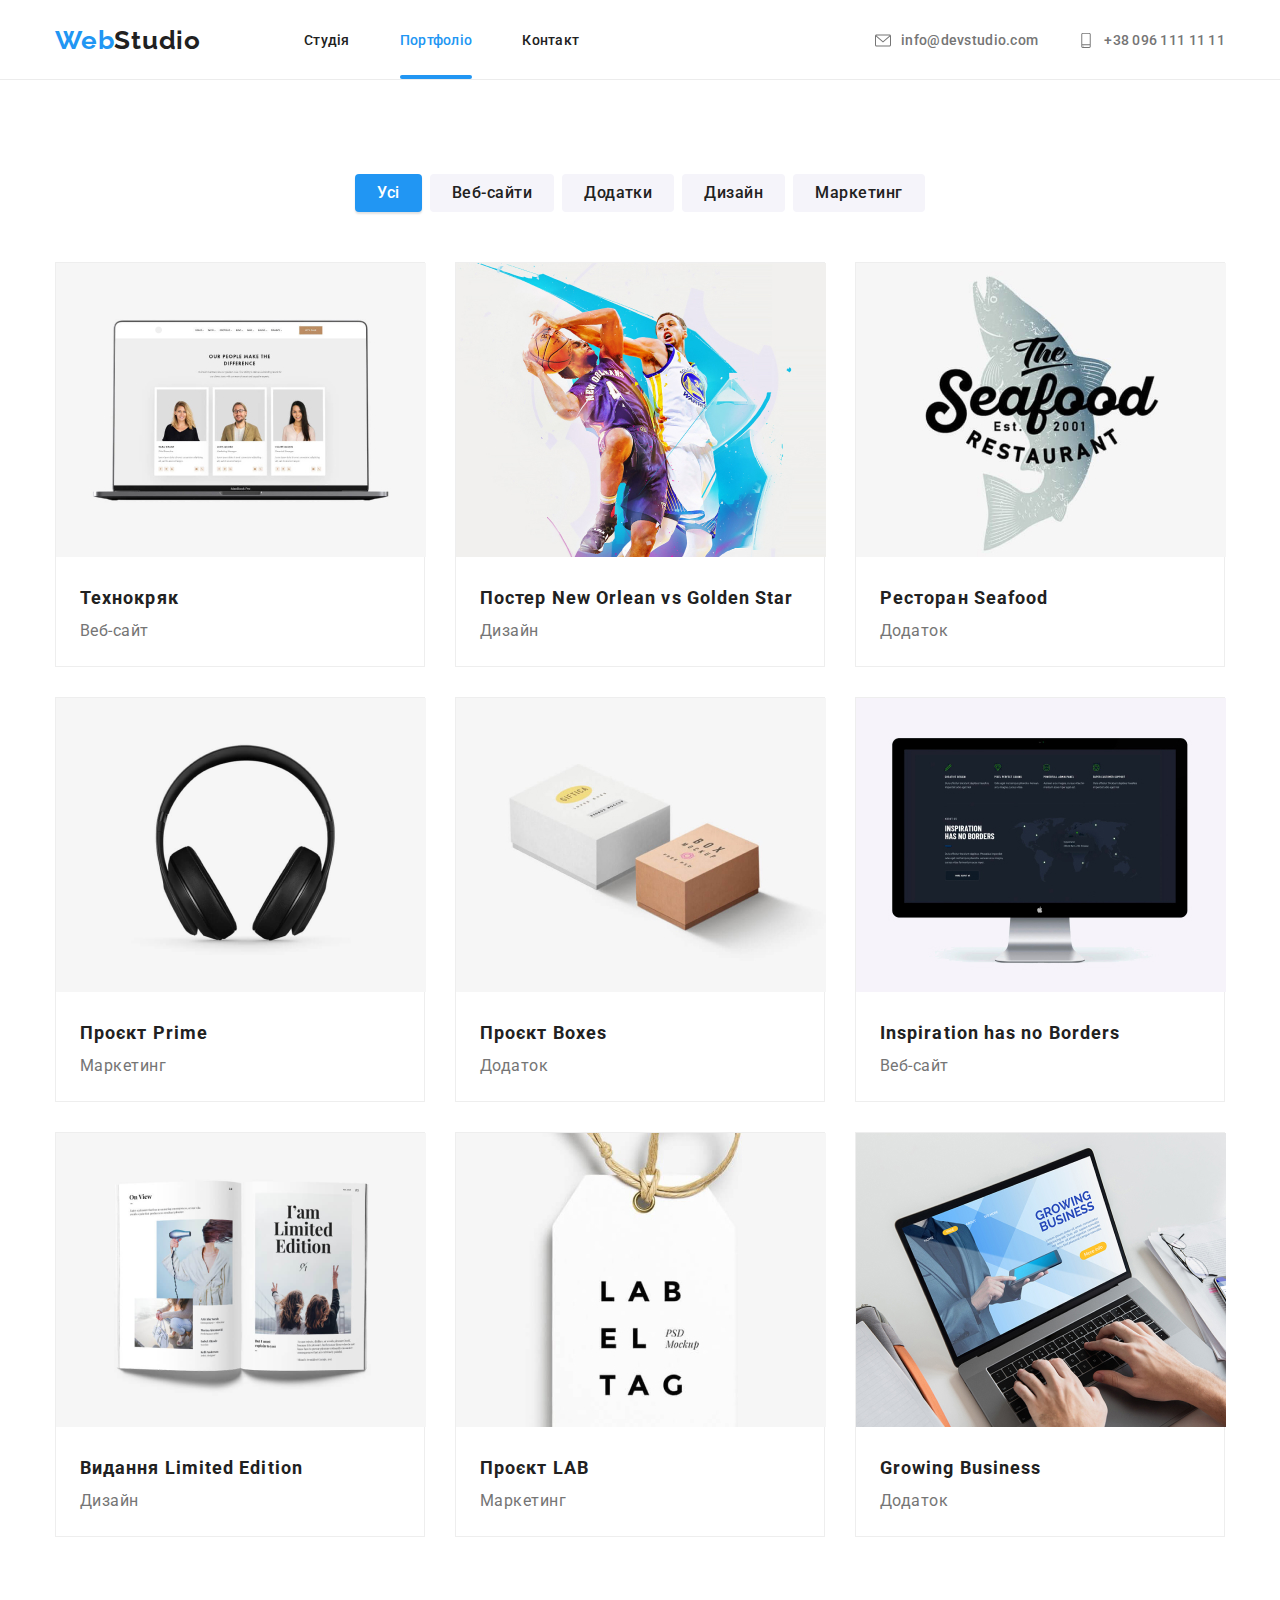
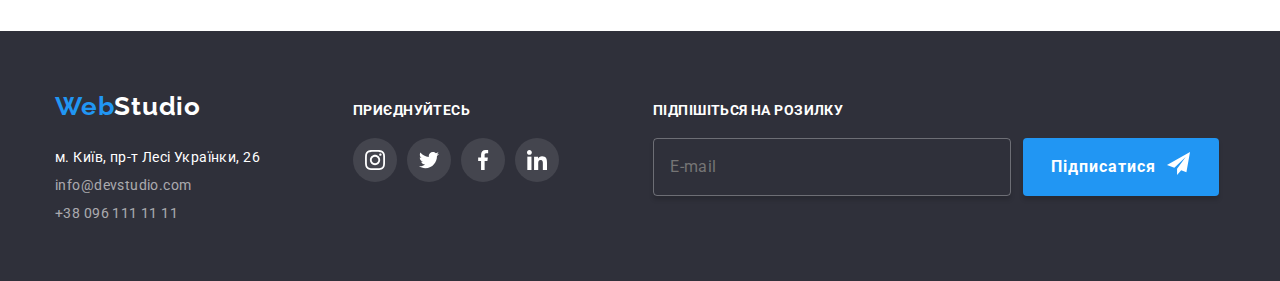
==== portfolio.html @ 8f182b7e "настругав міксину по шрифтікам і кнопочкам UwU, хз чи воно правильно, но я спідраню 8" ====
<!DOCTYPE html>
<html lang="en">
  <head>
    <meta charset="UTF-8" />
    <meta name="viewport" content="width=device-width, initial-scale=1.0" />
    <link rel="stylesheet" href="css/style.css" />
    <link rel="stylesheet" href="css/modern-normalize.css" />
    <link rel="preconnect" href="https://fonts.googleapis.com" />
    <link rel="preconnect" href="https://fonts.gstatic.com" crossorigin />
    <link href="https://fonts.googleapis.com/css2?family=Raleway:wght@700&family=Roboto:wght@400;500;700;900&display=swap" rel="stylesheet"/>
    <title>WebStudio</title>
  </head>
  <body>

    <!-- Header -->
    <header class="header">
        <div class="container">
            <a href="index.html" class="logo">
                <span class="logo_blue">Web</span><span>Studio</span>
            </a>
            <nav class="nav">
                <ul class="nav__list">
                    <li class="nav__item">
                        <a class="nav__link" href="index.html">Студія</a>
                    </li>
                    <li class="nav__item">
                        <a class="nav__link_active" href="portfolio.html">Портфоліо</a>
                    </li>
                    <li class="nav__item">
                        <a class="nav__link" href="#">Контакт</a>
                    </li>
                </ul>
            </nav>
            <ul class="contact__list">
                <li class="contact__item">
                    <a class="contact__button" href="mailto:info@devstudio.com">
                        <svg class="contact__logo" width="16" height="16"> 
                            <use href="./images/svg/icons.svg#mail">
                        </svg>
                        info@devstudio.com
                    </a>
                </li>
                <li class="contact__item">
                    <a class="contact__button" href="tel:+380961111111">
                        <svg class="contact__logo" width="16", height="16">
                            <use href="./images/svg/icons.svg#phone">
                        </svg>
                        +38 096 111 11 11
                    </a>
                </li>
            </ul>
        </div>
    </header>

    <!-- Main -->
    <main>

      <!-- Section portfolio -->
      <section class="portfolio">
        <div class="container">

          <!-- Button row -->
          <div class="button-row">
            <ul class="button-row__list">
              <li class="button-row__item">
                <button type="button" class="button-row__filter active" data-name="all">Усі</button>
              </li>
              <li class="button-row__item">
                <button type="button" class="button-row__filter" data-name="web">Веб-сайти</button>
              </li>
              <li class="button-row__item">
                <button type="button" class="button-row__filter" data-name="app">Додатки</button>
              </li>
              <li class="button-row__item">
                <button type="button" class="button-row__filter" data-name="design">Дизайн</button>
              </li>
              <li class="button-row__item">
                <button type="button" class="button-row__filter" data-name="marketing">Маркетинг</button>
              </li>
            </ul>
          </div>

          <!-- Portfolio cards box  -->
          <ul class="portfolio__list">
            <li class="card" data-name="web">
              <a class="card__link" href="#">
                <div class="card__image-container">
                  <img class="card__img" src="images/laptop.jpg" alt="laptop" />
                  <div class="overlay">
                    <p class="overlay__text">Ресурс пропонує комплексні пропозиції з різним рівнем функціоналу та сервісів. Все це дозволить відвідувачу отримати вичерпні відомості про компанію чи приватну особу.</p>
                  </div>
                </div>
                <div class="card-text">
                  <h3 class="card-text__title">Технокряк</h3>
                  <p class="card-text__text">Веб-сайт</p>
                </div>
              </a>
            </li>
            <li class="card" data-name="design">
              <a class="card__link" href="#">
                <div class="card__image-container">
                  <img class="card__img" src="images/basketball.jpg" alt="laptop" />
                  <div class="overlay">
                    <p class="overlay__text">Ресурс пропонує комплексні пропозиції з різним рівнем функціоналу та сервісів. Все це дозволить відвідувачу отримати вичерпні відомості про компанію чи приватну особу.</p>
                  </div>
                </div>
                <div class="card-text">
                  <h3 class="card-text__title">Постер New Orlean vs Golden Star</h3>
                  <p class="card-text__text">Дизайн</p>
                </div>
              </a>
            </li>
            <li class="card" data-name="app">
              <a class="card__link" href="#">
                <div class="card__image-container">
                  <img class="card__img" src="images/restoran.jpg" alt="laptop" />
                  <div class="overlay">
                    <p class="overlay__text">Ресурс пропонує комплексні пропозиції з різним рівнем функціоналу та сервісів. Все це дозволить відвідувачу отримати вичерпні відомості про компанію чи приватну особу.</p>
                  </div>
                </div>
                <div class="card-text">
                  <h3 class="card-text__title">Ресторан Seafood</h3>
                  <p class="card-text__text">Додаток</p>
                </div>
              </a>
            </li>
            <li class="card" data-name="marketing">
              <a class="card__link" href="#">
                <div class="card__image-container">
                  <img class="card__img" src="images/headphone.png" alt="laptop" />
                  <div class="overlay">
                    <p class="overlay__text">Ресурс пропонує комплексні пропозиції з різним рівнем функціоналу та сервісів. Все це дозволить відвідувачу отримати вичерпні відомості про компанію чи приватну особу.</p>
                  </div>
                </div>
                <div class="card-text">
                  <h3 class="card-text__title">Проєкт Prime</h3>
                  <p class="card-text__text">Маркетинг</p>
                </div>
              </a>
            </li>
            <li class="card" data-name="app">
              <a class="card__link" href="#">
                <div class="card__image-container">
                  <img class="card__img" src="images/box.jpg" alt="laptop" />
                  <div class="overlay">
                    <p class="overlay__text">Ресурс пропонує комплексні пропозиції з різним рівнем функціоналу та сервісів. Все це дозволить відвідувачу отримати вичерпні відомості про компанію чи приватну особу.</p>
                  </div>
                </div>
                <div class="card-text">
                  <h3 class="card-text__title">Проєкт Boxes</h3>
                  <p class="card-text__text">Додаток</p>
                </div>
              </a>
            </li>
            <li class="card" data-name="web">
              <a class="card__link" href="#">
                <div class="card__image-container">
                  <img class="card__img" src="images/monitor.jpg" alt="laptop" />
                  <div class="overlay">
                    <p class="overlay__text">Ресурс пропонує комплексні пропозиції з різним рівнем функціоналу та сервісів. Все це дозволить відвідувачу отримати вичерпні відомості про компанію чи приватну особу.</p>
                  </div>
                </div>
                <div class="card-text">
                  <h3 class="card-text__title">Inspiration has no Borders</h3>
                  <p class="card-text__text">Веб-сайт</p>
                </div>
              </a>
            </li>
            <li class="card" data-name="design">
              <a class="card__link" href="#">
                <div class="card__image-container">
                  <img class="card__img" src="images/book.png" alt="laptop" />
                  <div class="overlay">
                    <p class="overlay__text">Ресурс пропонує комплексні пропозиції з різним рівнем функціоналу та сервісів. Все це дозволить відвідувачу отримати вичерпні відомості про компанію чи приватну особу.</p>
                  </div>
                </div>
                <div class="card-text">
                  <h3 class="card-text__title">Видання Limited Edition</h3>
                  <p class="card-text__text">Дизайн</p>
                </div>
              </a>
            </li>
            <li class="card" data-name="marketing">
              <a class="card__link" href="#">
                <div class="card__image-container">
                  <img class="card__img" src="images/label.jpg" alt="laptop" />
                  <div class="overlay">
                    <p class="overlay__text">Ресурс пропонує комплексні пропозиції з різним рівнем функціоналу та сервісів. Все це дозволить відвідувачу отримати вичерпні відомості про компанію чи приватну особу.</p>
                  </div>
                </div>
                <div class="card-text">
                  <h3 class="card-text__title">Проєкт LAB</h3>
                  <p class="card-text__text">Маркетинг</p>
                </div>
              </a>
            </li>
            <li class="card" data-name="app">
              <a class="card__link" href="#">
                <div class="card__image-container">
                  <img class="card__img" src="images/bissnes.jpg" alt="laptop" />
                  <div class="overlay">
                    <p class="overlay__text">Ресурс пропонує комплексні пропозиції з різним рівнем функціоналу та сервісів. Все це дозволить відвідувачу отримати вичерпні відомості про компанію чи приватну особу.</p>
                  </div>
                </div>
                <div class="card-text">
                  <h3 class="card-text__title">Growing Business</h3>
                  <p class="card-text__text">Додаток</p>
                </div>
              </a>
            </li>
          </ul>
        </div>
      </section>
    </main>
    
    <!-- Footer -->
    <footer class="footer">
        <div class="container">
            <div class="info">
                <a href="index.html" class="logo">
                    <span class="logo_blue">Web</span><span class="logo_white">Studio</span>
                </a>
                <address class="info__box">
                    <ul class="info__list">
                        <li class="info__items">
                            <a class="address__link" rel="nofollow" href="https://goo.gl/maps/qWS8BV7t2WGqXTAa9">м. Київ, пр-т Лесі Українки, 26</a>
                        </li>
                        <li class="info__items">
                            <a class="mailtel__link" href="mailto:info@devstudio.com">info@devstudio.com</a>
                        </li>
                        <li class="info__items">
                            <a class="mailtel__link" href="tel:+380961111111">+38 096 111 11 11</a>
                        </li>
                    </ul>
                </address>
            </div>
            <div class="social">
                <p class="footer__title">Приєднуйтесь</p>
                <ul class="social__list social__list_g10">
                    <li class="social__item">
                        <a class="social__link social__link_dark" href="https://instagram.com" rel="nofollow">
                            <svg class="social__icon" width="20" height="20">
                                <use href="./images/svg/icons.svg#instagram">
                            </svg>
                        </a>
                    </li>
                    <li class="social__item">
                        <a class="social__link social__link_dark" href="https://instagram.com" rel="nofollow">
                            <svg class="icon_social" width="20" height="20">
                                <use href="./images/svg/icons.svg#x">
                            </svg>
                        </a>
                    </li>
                    <li class="social__item">
                        <a class="social__link social__link_dark" href="https://instagram.com" rel="nofollow">
                            <svg class="social__icon" width="20" height="20">
                                <use href="./images/svg/icons.svg#meta">
                            </svg>
                        </a>
                    </li>
                    <li class="social__item">
                        <a class="social__link social__link_dark" href="https://instagram.com"  rel="nofollow">
                            <svg class="social__icon" width="20" height="20">
                                <use href="./images/svg/icons.svg#linkedin">
                            </svg>
                        </a>
                    </li>
                </ul>
            </div>
            <div class="footer__form-box">
                <p class="footer__title">Підпішіться на розилку</p>
                <form class="footer__form">
                    <input type="email" class="footer__input" required placeholder="E-mail">
                    <button type="submit" class="footer__button">
                        Підписатися
                        <svg class="button__icon" width="25" height="24">
                            <use href="./images/svg/icons.svg#telegram">
                        </svg>
                    </button>
                </form>
            </div>
        </div>
    </footer>

    <script src="./js/filter.js"></script>
  </body>
</html>
---- css/style.css ----
@charset "UTF-8";
.hide {
  display: none;
}

.active {
  background: #2196f3;
  color: #fff;
  -webkit-box-shadow: 0px 2px 2px rgba(0, 0, 0, 0.12);
          box-shadow: 0px 2px 2px rgba(0, 0, 0, 0.12);
  cursor: pointer;
}

.logo {
  color: #212121;
  font-size: 26px;
  font-weight: 700;
  line-height: normal;
  letter-spacing: 0.78px;
  word-wrap: break-word;
  font-family: "Roboto", sans-serif;
  font-family: "Raleway", sans-serif;
}
.logo_blue {
  color: #2196f3;
}
.logo_black {
  color: #000;
}
.logo_white {
  color: #fff;
}

.header {
  height: 80px;
  display: -webkit-box;
  display: -ms-flexbox;
  display: flex;
  -webkit-box-align: center;
      -ms-flex-align: center;
          align-items: center;
  border-bottom: 1px solid #ececec;
}
.header .container {
  display: -webkit-box;
  display: -ms-flexbox;
  display: flex;
  -webkit-box-align: center;
      -ms-flex-align: center;
          align-items: center;
}
.header .logo {
  margin-bottom: 0;
}

.nav {
  margin-left: 93px;
}
.nav__list {
  display: -webkit-box;
  display: -ms-flexbox;
  display: flex;
  padding: 0;
  gap: 50px;
  padding-left: 10px;
}
.nav__link {
  color: #212121;
  font-size: 14px;
  font-weight: 500;
  line-height: normal;
  letter-spacing: 0.28px;
  word-wrap: break-word;
  font-family: "Roboto", sans-serif;
  -webkit-transition: color 0.5s;
  transition: color 0.5s;
}
.nav__link:hover, .nav__link:focus {
  color: #2196f3;
}
.nav__link_active {
  position: relative;
  color: #2196f3;
  font-size: 14px;
  font-weight: 500;
  line-height: normal;
  letter-spacing: 0.28px;
  word-wrap: break-word;
  font-family: "Roboto", sans-serif;
}
.nav__link_active::after {
  content: "";
  display: block;
  bottom: -31px;
  border-radius: 2px;
  left: 0;
  width: 100%;
  height: 4px;
  background-color: #2196f3;
  position: absolute;
}

.contact__list {
  display: -webkit-box;
  display: -ms-flexbox;
  display: flex;
  margin-left: auto;
  gap: 40px;
}
.contact__button {
  color: #757575;
  font-size: 14px;
  font-weight: 500;
  line-height: normal;
  letter-spacing: 0.28px;
  word-wrap: break-word;
  font-family: "Roboto", sans-serif;
  display: -webkit-box;
  display: -ms-flexbox;
  display: flex;
  -webkit-box-align: center;
      -ms-flex-align: center;
          align-items: center;
  -webkit-transition: color 0.5s;
  transition: color 0.5s;
  white-space: nowrap;
}
.contact__button:hover, .contact__button:focus {
  color: #2196f3;
}
.contact__logo {
  fill: currentColor;
  margin-right: 10px;
}

.footer {
  background-color: #2f303a;
  color: #fff;
}
.footer .logo {
  display: inline-block;
  margin-bottom: 28px;
}
.footer .container {
  display: -webkit-box;
  display: -ms-flexbox;
  display: flex;
  padding-top: 60px;
  padding-bottom: 60px;
  -webkit-box-align: baseline;
      -ms-flex-align: baseline;
          align-items: baseline;
}
.footer__title {
  color: white;
  font-size: 14px;
  font-weight: 700;
  line-height: normal;
  letter-spacing: 0.42px;
  word-wrap: break-word;
  font-family: "Roboto", sans-serif;
  text-transform: uppercase;
  margin-bottom: 20px;
}
.footer__form-box {
  margin-left: 94px;
}
.footer__form {
  display: -webkit-box;
  display: -ms-flexbox;
  display: flex;
}
.footer__input {
  color: rgba(255, 255, 255, 0.6);
  font-size: 16px;
  font-weight: 400;
  line-height: 20px;
  letter-spacing: 0.48px;
  word-wrap: break-word;
  font-family: "Roboto", sans-serif;
  width: 358px;
  background: rgba(33, 150, 243, 0);
  -webkit-box-shadow: 0px 4px 4px rgba(0, 0, 0, 0.15);
          box-shadow: 0px 4px 4px rgba(0, 0, 0, 0.15);
  border-radius: 4px;
  border: 1px rgba(255, 255, 255, 0.3) solid;
  padding: 16px 0px 16px 16px;
}
.footer__button {
  background: #2196f3;
  height: 100%;
  text-decoration: none;
  -webkit-box-shadow: 0px 4px 4px rgba(0, 0, 0, 0.15);
          box-shadow: 0px 4px 4px rgba(0, 0, 0, 0.15);
  border-radius: 4px;
  border: none;
  cursor: pointer;
  color: white;
  font-size: 16px;
  font-weight: 700;
  line-height: 30px;
  letter-spacing: 0.96px;
  word-wrap: break-word;
  font-family: "Roboto", sans-serif;
  padding: 14px 28px;
  margin-left: 12px;
  display: -webkit-box;
  display: -ms-flexbox;
  display: flex;
  -webkit-box-pack: center;
      -ms-flex-pack: center;
          justify-content: center;
}

.info {
  margin-right: 93px;
}
.info__items:not(:last-child) {
  margin-bottom: 12px;
}

.mailtel__link {
  color: rgba(255, 255, 255, 0.6);
  font-size: 14px;
  font-weight: 400;
  line-height: 16px;
  letter-spacing: 0.42px;
  word-wrap: break-word;
  font-family: "Roboto", sans-serif;
}

.address__link {
  color: white;
  font-size: 14px;
  font-weight: 400;
  line-height: 16px;
  letter-spacing: 0.42px;
  word-wrap: break-word;
  font-family: "Roboto", sans-serif;
}

.button__icon {
  margin-left: 10px;
}

.about {
  padding-top: 94px;
  padding-bottom: 94px;
}
.about__list {
  gap: 30px;
  display: -webkit-box;
  display: -ms-flexbox;
  display: flex;
}
.about__title {
  color: #212121;
  font-size: 14px;
  font-weight: 700;
  line-height: normal;
  letter-spacing: 0.42px;
  word-wrap: break-word;
  font-family: "Roboto", sans-serif;
  text-transform: uppercase;
  margin-bottom: 10px;
}
.about__text {
  color: #757575;
  font-size: 14px;
  font-weight: 400;
  line-height: 24px;
  letter-spacing: 0.42px;
  word-wrap: break-word;
  font-family: "Roboto", sans-serif;
}

.icon-box {
  background-color: #f5f4fa;
  max-height: 120px;
  border-radius: 4px;
  padding: 25px 100px;
  margin-bottom: 30px;
}

.client {
  text-align: center;
  padding: 94px 0;
  margin: 0;
}
.client__list {
  display: -webkit-box;
  display: -ms-flexbox;
  display: flex;
  width: 100%;
  -webkit-box-pack: center;
      -ms-flex-pack: center;
          justify-content: center;
  gap: 30px;
}
.client__card {
  max-height: 92px;
}
.client__box {
  border-radius: 4px;
  border: 1px #afb1b8 solid;
  display: inline-block;
  color: #afb1b8;
  fill: currentColor;
  -webkit-transition: color 0.5s, border 0.5s;
  transition: color 0.5s, border 0.5s;
  height: 100%;
}
.client__box:hover, .client__box:focus {
  color: #2196f3;
  fill: currentColor;
  border: 1px #2196f3 solid;
}
.client__logo {
  width: 100%;
  height: 100%;
  padding: 16px 32px;
  color: var(--icon);
  fill: currentColor;
  -webkit-transition: color 0.5s, border 0.5s;
  transition: color 0.5s, border 0.5s;
}
.client__logo:hover, .client__logo:focus {
  color: #1c81d4;
  fill: currentColor;
}

.hero {
  background-image: -webkit-gradient(linear, left top, left bottom, from(rgba(47, 48, 58, 0.4)), to(rgba(47, 48, 58, 0.4))), url(../images/main_section_background.jpg);
  background-image: linear-gradient(rgba(47, 48, 58, 0.4), rgba(47, 48, 58, 0.4)), url(../images/main_section_background.jpg);
  background-size: cover;
  background-position: center;
  background-repeat: no-repeat;
  height: 600px;
  display: -webkit-box;
  display: -ms-flexbox;
  display: flex;
  -webkit-box-align: center;
      -ms-flex-align: center;
          align-items: center;
  text-align: center;
}
.hero__title {
  color: white;
  font-size: 44px;
  font-weight: 900;
  line-height: 60px;
  letter-spacing: 2.64px;
  word-wrap: break-word;
  font-family: "Roboto", sans-serif;
  margin: auto;
  text-transform: uppercase;
  max-width: 696px;
}
.hero__button {
  background: #2196f3;
  height: 100%;
  text-decoration: none;
  -webkit-box-shadow: 0px 4px 4px rgba(0, 0, 0, 0.15);
          box-shadow: 0px 4px 4px rgba(0, 0, 0, 0.15);
  border-radius: 4px;
  border: none;
  cursor: pointer;
  color: white;
  font-size: 16px;
  font-weight: 700;
  line-height: 30px;
  letter-spacing: 0.96px;
  word-wrap: break-word;
  font-family: "Roboto", sans-serif;
  padding: 10px 24px;
  margin-top: 30px;
  -webkit-transition: 0.5s background, color 0.5s;
  transition: 0.5s background, color 0.5s;
}
.hero__button:hover, .hero__button:focus {
  background: #1c81d4;
}

.worker {
  text-align: center;
  background-color: #f5f4fa;
  padding: 0;
  margin: 0;
  padding-bottom: 94px;
  padding-top: 94px;
}
.worker__list {
  display: -webkit-box;
  display: -ms-flexbox;
  display: flex;
  -webkit-box-pack: center;
      -ms-flex-pack: center;
          justify-content: center;
  gap: 30px;
  -ms-flex-wrap: nowrap;
      flex-wrap: nowrap;
}
.worker__card {
  background-color: #fff;
  -webkit-box-shadow: 0px 2px 1px rgba(0, 0, 0, 0.2);
          box-shadow: 0px 2px 1px rgba(0, 0, 0, 0.2);
  border-radius: 4px;
}
.worker__img {
  margin-bottom: 30px;
}
.worker__info {
  padding: 0 32px 30px;
}
.worker__name {
  color: #212121;
  font-size: 16px;
  font-weight: 500;
  line-height: normal;
  letter-spacing: 0.48px;
  word-wrap: break-word;
  font-family: "Roboto", sans-serif;
  margin-bottom: 10px;
}
.worker__text {
  color: #757575;
  font-size: 16px;
  font-weight: 400;
  line-height: normal;
  letter-spacing: 0.48px;
  word-wrap: break-word;
  font-family: "Roboto", sans-serif;
  margin: 0;
}

.work {
  text-align: center;
  padding-bottom: 94px;
}
.work__list {
  display: -webkit-box;
  display: -ms-flexbox;
  display: flex;
  gap: 30px;
  -webkit-box-pack: center;
      -ms-flex-pack: center;
          justify-content: center;
}
.work__card {
  position: relative;
}
.work__overlay-text {
  color: white;
  font-size: 14px;
  font-weight: 700;
  line-height: normal;
  letter-spacing: 0.42px;
  word-wrap: break-word;
  font-family: "Roboto", sans-serif;
  text-transform: uppercase;
  position: absolute;
  bottom: 0;
  left: 0;
  width: 100%;
  height: 70px;
  background: rgba(47, 48, 58, 0.8);
  display: -webkit-box;
  display: -ms-flexbox;
  display: flex;
  -webkit-box-pack: center;
      -ms-flex-pack: center;
          justify-content: center;
  -webkit-box-align: center;
      -ms-flex-align: center;
          align-items: center;
}

.backdrop {
  position: fixed;
  top: 0;
  left: 0;
  width: 100%;
  height: 100%;
  background-color: rgba(0, 0, 0, 0.2);
  opacity: 1;
  -webkit-transition-duration: 250ms;
          transition-duration: 250ms;
  -webkit-transition-timing-function: cubic-bezier(0.4, 0, 0.2, 1);
          transition-timing-function: cubic-bezier(0.4, 0, 0.2, 1);
  z-index: 1;
}
.backdrop.is-hidden {
  opacity: 0;
  pointer-events: none;
}
.backdrop.no-scroll {
  overflow: hidden;
}

.modal-window {
  position: absolute;
  top: 50%;
  left: 50%;
  -webkit-transform: translate(-50%, -50%);
          transform: translate(-50%, -50%);
  padding: 40px;
  min-width: 528px;
  background-color: #fff;
  opacity: 1;
  border-radius: 4px;
  -webkit-box-shadow: 0px 2px 1px 0px rgba(0, 0, 0, 0.2), 0px 1px 1px 0px rgba(0, 0, 0, 0.14), 0px 1px 3px 0px rgba(0, 0, 0, 0.12);
          box-shadow: 0px 2px 1px 0px rgba(0, 0, 0, 0.2), 0px 1px 1px 0px rgba(0, 0, 0, 0.14), 0px 1px 3px 0px rgba(0, 0, 0, 0.12);
  -webkit-transition-duration: 250ms;
          transition-duration: 250ms;
  -webkit-transition-timing-function: cubic-bezier(0.4, 0, 0.2, 1);
          transition-timing-function: cubic-bezier(0.4, 0, 0.2, 1);
}

.close-button {
  display: -webkit-box;
  display: -ms-flexbox;
  display: flex;
  position: absolute;
  top: 8px;
  right: 8px;
  width: 30px;
  height: 30px;
  -webkit-box-align: center;
      -ms-flex-align: center;
          align-items: center;
  border-radius: 50%;
  background-color: #fff;
  border: 1px solid rgba(0, 0, 0, 0.1);
  cursor: pointer;
}
.close-button__icon {
  width: 18px;
  height: 18px;
  fill: #000;
  -webkit-transition: fill 0.5s;
  transition: fill 0.5s;
}
.close-button:hover .close-button__icon, .close-button:focus .close-button__icon {
  fill: #2196f3;
}

.form {
  display: -webkit-box;
  display: -ms-flexbox;
  display: flex;
  -ms-flex-wrap: wrap;
      flex-wrap: wrap;
  -webkit-box-orient: vertical;
  -webkit-box-direction: normal;
      -ms-flex-direction: column;
          flex-direction: column;
}
.form__h2 {
  color: #212121;
  font-size: 20px;
  font-weight: 700;
  line-height: normal;
  letter-spacing: 0.6px;
  word-wrap: break-word;
  font-family: "Roboto", sans-serif;
  margin-bottom: 12px;
}
.form__label {
  color: #757575;
  font-size: 12px;
  font-weight: 400;
  line-height: normal;
  letter-spacing: 0.12px;
  word-wrap: break-word;
  font-family: "Roboto", sans-serif;
  margin-bottom: 10px;
  position: relative;
}
.form__input {
  width: 100%;
  height: 100%;
  border-radius: 4px;
  border: 1px rgba(33, 33, 33, 0.2) solid;
  padding: 11px 0px 11px 30px;
}
.form__input:hover, .form__input:focus {
  outline: 1px #2196f3 solid;
}
.form__input:focus + .form__icon, .form__input:hover + .form__icon {
  -webkit-transition: 300ms;
  transition: 300ms;
  color: #2196f3;
}
.form__icon {
  position: absolute;
  color: #212121;
  fill: currentColor;
  top: 28px;
  left: 10px;
}
.form__text:not(:last-child) {
  margin-bottom: 4px;
}
.form__textarea {
  color: black;
  font-size: 12px;
  font-weight: 400;
  line-height: normal;
  letter-spacing: 0.12px;
  word-wrap: break-word;
  font-family: "Roboto", sans-serif;
  height: 120px;
  width: 100%;
  border-radius: 4px;
  border: 1px rgba(33, 33, 33, 0.2) solid;
  padding: 11px 12px;
  resize: none;
}
.form__textarea:hover, .form__textarea:focus {
  outline: 1px #2196f3 solid;
}
.form__button-box {
  display: inline-block;
  text-align: center;
}
.form__button {
  color: white;
  font-size: 16px;
  font-weight: 700;
  line-height: 30px;
  letter-spacing: 0.96px;
  word-wrap: break-word;
  font-family: "Roboto", sans-serif;
  background: #2196f3;
  height: 100%;
  text-decoration: none;
  -webkit-box-shadow: 0px 4px 4px rgba(0, 0, 0, 0.15);
          box-shadow: 0px 4px 4px rgba(0, 0, 0, 0.15);
  border-radius: 4px;
  border: none;
  cursor: pointer;
  padding: 10px 52px;
}
.form__button:hover, .form__button:focus {
  background: #1c81d4;
}

.checkbox {
  padding-top: 20px;
  padding-bottom: 30px;
  padding-left: 15px;
  display: -webkit-box;
  display: -ms-flexbox;
  display: flex;
  -webkit-box-align: center;
      -ms-flex-align: center;
          align-items: center;
  gap: 9px;
}
.checkbox__input {
  -webkit-appearance: none;
     -moz-appearance: none;
          appearance: none;
  border: #212121 1px solid;
  height: 15px;
  width: 16px;
  border-radius: 2px;
  -webkit-transition-duration: 0.5s;
          transition-duration: 0.5s;
}
.checkbox__input:checked {
  background: #2196f3;
  border: none;
}
.checkbox__input:checked::before {
  content: "✔";
  color: white;
  margin-left: -2px;
}
.checkbox__text {
  color: #757575;
  font-size: 14px;
  font-weight: 400;
  line-height: 24px;
  letter-spacing: 0.42px;
  word-wrap: break-word;
  font-family: "Roboto", sans-serif;
}
.checkbox__link {
  color: #2196f3;
  font-size: 14px;
  font-weight: 400;
  line-height: 24px;
  letter-spacing: 0.42px;
  word-wrap: break-word;
  font-family: "Roboto", sans-serif;
  text-decoration: underline;
}

.portfolio {
  padding-top: 94px;
  padding-bottom: 94px;
}
.portfolio__list {
  list-style: none;
  display: -webkit-box;
  display: -ms-flexbox;
  display: flex;
  -ms-flex-wrap: wrap;
      flex-wrap: wrap;
  gap: 30px;
  -webkit-box-pack: center;
      -ms-flex-pack: center;
          justify-content: center;
}

.card {
  max-width: 370px;
  border: 1px solid #eee;
  -webkit-transition: -webkit-box-shadow 0.5s;
  transition: -webkit-box-shadow 0.5s;
  transition: box-shadow 0.5s;
  transition: box-shadow 0.5s, -webkit-box-shadow 0.5s;
}
.card:hover, .card:focus {
  -webkit-box-shadow: 1px 4px 6px rgba(0, 0, 0, 0.16);
          box-shadow: 1px 4px 6px rgba(0, 0, 0, 0.16);
}
.card:hover .overlay, .card:focus .overlay {
  -webkit-transform: translateY(0);
          transform: translateY(0);
}
.card__image-container {
  position: relative;
  display: inline-block;
  overflow: hidden;
}

.overlay {
  position: absolute;
  top: 0;
  left: 0;
  -webkit-transform: translateY(101%);
          transform: translateY(101%);
  -webkit-transition-timing-function: cubic-bezier(0.4, 0, 0.2, 1);
          transition-timing-function: cubic-bezier(0.4, 0, 0.2, 1);
  -webkit-transition-duration: 250ms;
          transition-duration: 250ms;
  opacity: 0.9;
  -webkit-transition-property: -webkit-transform;
  transition-property: -webkit-transform;
  transition-property: transform;
  transition-property: transform, -webkit-transform;
  background-color: #2196f3;
}
.overlay__text {
  color: white;
  font-size: 18px;
  font-weight: 400;
  line-height: 28px;
  letter-spacing: 0.54px;
  word-wrap: break-word;
  font-family: "Roboto", sans-serif;
  padding: 64px 24px;
  opacity: 0.9;
}

.card-text {
  padding: 20px 24px;
}
.card-text__title {
  color: #212121;
  font-size: 18px;
  font-weight: 700;
  line-height: 36px;
  letter-spacing: 1.08px;
  word-wrap: break-word;
  font-family: "Roboto", sans-serif;
}
.card-text__text {
  color: #757575;
  font-size: 16px;
  font-weight: 400;
  line-height: 30px;
  letter-spacing: 0.48px;
  word-wrap: break-word;
  font-family: "Roboto", sans-serif;
}

.button-row {
  display: -webkit-box;
  display: -ms-flexbox;
  display: flex;
  -webkit-box-pack: center;
      -ms-flex-pack: center;
          justify-content: center;
  margin-bottom: 50px;
}
.button-row__list {
  display: -webkit-box;
  display: -ms-flexbox;
  display: flex;
  gap: 8px;
}
.button-row__filter {
  background: #f5f4fa;
  height: 100%;
  text-decoration: none;
  -webkit-box-shadow: none;
          box-shadow: none;
  border-radius: 4px;
  border: none;
  cursor: pointer;
  color: #212121;
  font-size: 16px;
  font-weight: 500;
  line-height: 26px;
  letter-spacing: 0.48px;
  word-wrap: break-word;
  font-family: "Roboto", sans-serif;
  padding: 6px 22px;
  word-wrap: break-word;
  -webkit-transition: color ease 0.5s, background-color 0.5s;
  transition: color ease 0.5s, background-color 0.5s;
}
.button-row__filter:hover, .button-row__filter:focus {
  background: #2196f3;
  color: white;
  -webkit-box-shadow: 0px 2px 2px rgba(0, 0, 0, 0.12);
          box-shadow: 0px 2px 2px rgba(0, 0, 0, 0.12);
}

.active {
  background: #2196f3;
  color: #fff;
  -webkit-box-shadow: 0px 2px 2px rgba(0, 0, 0, 0.12);
          box-shadow: 0px 2px 2px rgba(0, 0, 0, 0.12);
}

a,
ul,
body,
h3,
h2,
p,
li,
svg {
  margin: 0;
  padding: 0;
}

body {
  font-family: var(--roboto_font);
  font-style: normal;
  line-height: normal;
  font-size: 14px;
  background-color: var(--white);
  margin: 0;
  padding: 0;
}

ul,
a,
address {
  list-style: none;
  text-decoration: none;
  font-style: normal;
}

img {
  display: block;
}

.container {
  width: 1200px;
  padding-left: 15px;
  padding-right: 15px;
  margin-left: auto;
  margin-right: auto;
}

.title {
  color: #212121;
  font-size: 36px;
  font-weight: 700;
  line-height: normal;
  letter-spacing: 1.08px;
  word-wrap: break-word;
  font-family: "Roboto", sans-serif;
  margin: 0;
  margin-bottom: 50px;
}

.social__list {
  display: -webkit-box;
  display: -ms-flexbox;
  display: flex;
  width: 100%;
  -webkit-box-pack: justify;
      -ms-flex-pack: justify;
          justify-content: space-between;
  margin-top: 16px;
}
.social__list_g10 {
  gap: 10px;
}
.social__item {
  height: 44px;
  width: 44px;
}
.social__link {
  display: -webkit-box;
  display: -ms-flexbox;
  display: flex;
  -webkit-box-pack: center;
      -ms-flex-pack: center;
          justify-content: center;
  -webkit-box-align: center;
      -ms-flex-align: center;
          align-items: center;
  border-radius: 50%;
  width: 100%;
  height: 100%;
  color: #afb1b8;
  fill: currentColor;
  -webkit-transition: color 0.5s, background-color 0.5s;
  transition: color 0.5s, background-color 0.5s;
}
.social__link_dark {
  background: rgba(255, 255, 255, 0.1);
  color: #fff;
  fill: currentColor;
  -webkit-transition: color 0.5s, background-color 0.5s;
  transition: color 0.5s, background-color 0.5s;
}
.social__link:hover, .social__link:focus {
  color: #fff;
  fill: currentColor;
  background-color: #188ce8;
}
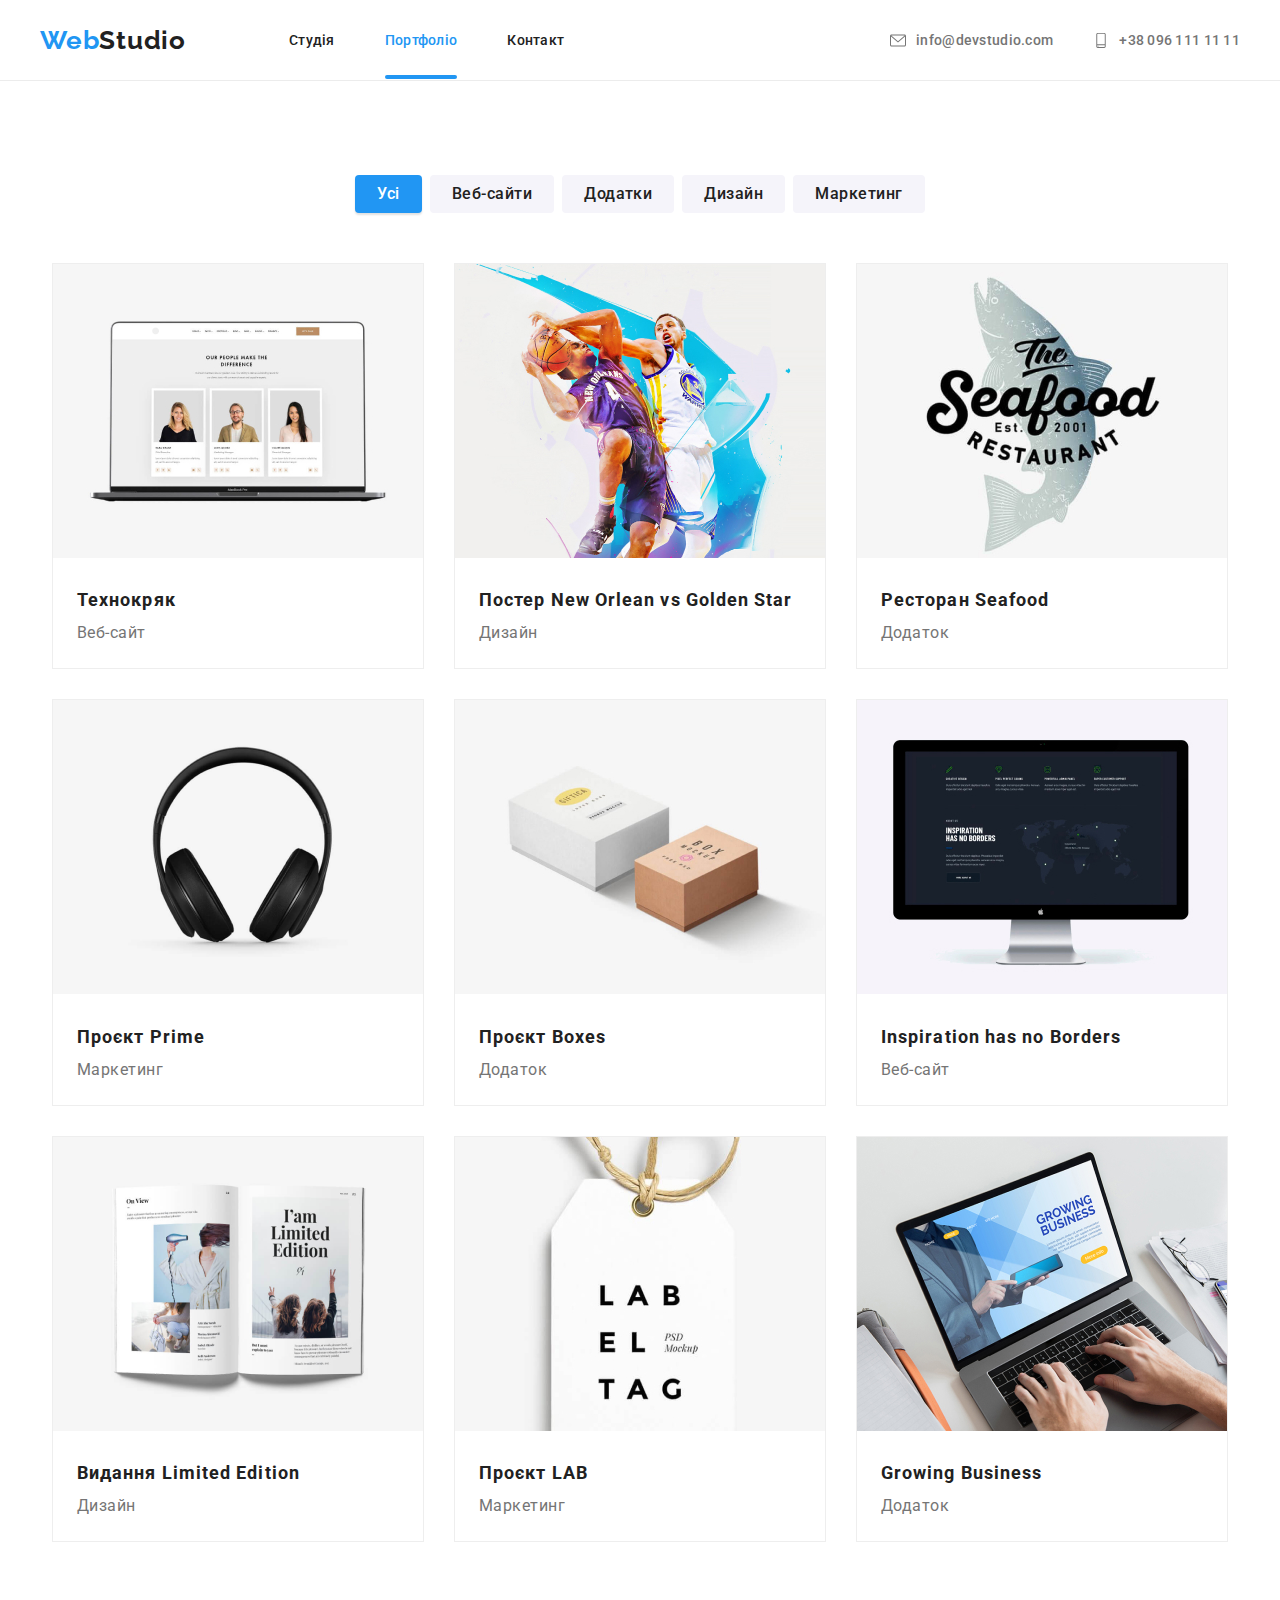
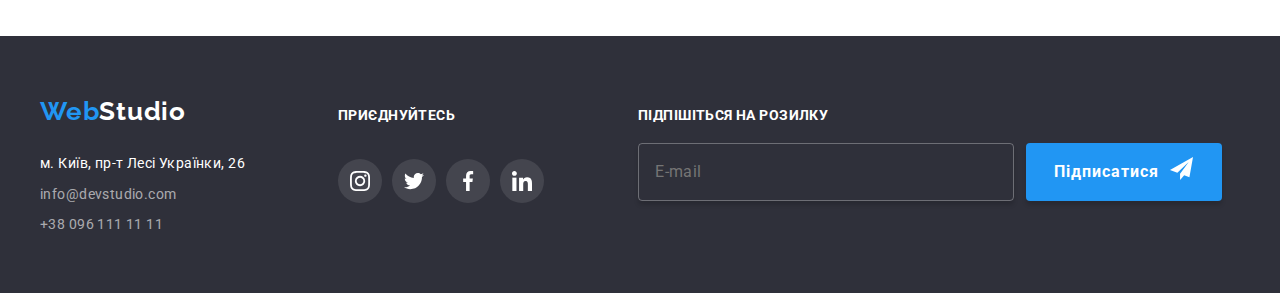
==== commit c403a074: "try make fucking burger menu" ====
--- a/portfolio.html
+++ b/portfolio.html
@@ -18,6 +18,9 @@
             <a href="index.html" class="logo">
                 <span class="logo_blue">Web</span><span>Studio</span>
             </a>
+            <div class="header__burger">
+              <span></span>
+            </div>
             <nav class="nav">
                 <ul class="nav__list">
                     <li class="nav__item">
@@ -60,32 +63,30 @@
         <div class="container">
 
           <!-- Button row -->
-          <div class="button-row">
-            <ul class="button-row__list">
-              <li class="button-row__item">
-                <button type="button" class="button-row__filter active" data-name="all">Усі</button>
-              </li>
-              <li class="button-row__item">
-                <button type="button" class="button-row__filter" data-name="web">Веб-сайти</button>
-              </li>
-              <li class="button-row__item">
-                <button type="button" class="button-row__filter" data-name="app">Додатки</button>
-              </li>
-              <li class="button-row__item">
-                <button type="button" class="button-row__filter" data-name="design">Дизайн</button>
-              </li>
-              <li class="button-row__item">
-                <button type="button" class="button-row__filter" data-name="marketing">Маркетинг</button>
-              </li>
-            </ul>
-          </div>
+          <ul class="button-row__list">
+            <li class="button-row__item">
+              <button type="button" class="button-row__filter active" data-name="all">Усі</button>
+            </li>
+            <li class="button-row__item">
+              <button type="button" class="button-row__filter" data-name="web">Веб-сайти</button>
+            </li>
+            <li class="button-row__item">
+              <button type="button" class="button-row__filter" data-name="app">Додатки</button>
+            </li>
+            <li class="button-row__item">
+              <button type="button" class="button-row__filter" data-name="design">Дизайн</button>
+            </li>
+            <li class="button-row__item">
+              <button type="button" class="button-row__filter" data-name="marketing">Маркетинг</button>
+            </li>
+          </ul>
 
           <!-- Portfolio cards box  -->
           <ul class="portfolio__list">
             <li class="card" data-name="web">
               <a class="card__link" href="#">
                 <div class="card__image-container">
-                  <img class="card__img" src="images/laptop.jpg" alt="laptop" />
+                  <img class="card__img" src="images/laptop.jpg" alt="laptop" width="370" height="294" />
                   <div class="overlay">
                     <p class="overlay__text">Ресурс пропонує комплексні пропозиції з різним рівнем функціоналу та сервісів. Все це дозволить відвідувачу отримати вичерпні відомості про компанію чи приватну особу.</p>
                   </div>
@@ -99,7 +100,7 @@
             <li class="card" data-name="design">
               <a class="card__link" href="#">
                 <div class="card__image-container">
-                  <img class="card__img" src="images/basketball.jpg" alt="laptop" />
+                  <img class="card__img" src="images/basketball.jpg" alt="laptop" width="370" height="294"/>
                   <div class="overlay">
                     <p class="overlay__text">Ресурс пропонує комплексні пропозиції з різним рівнем функціоналу та сервісів. Все це дозволить відвідувачу отримати вичерпні відомості про компанію чи приватну особу.</p>
                   </div>
@@ -113,7 +114,7 @@
             <li class="card" data-name="app">
               <a class="card__link" href="#">
                 <div class="card__image-container">
-                  <img class="card__img" src="images/restoran.jpg" alt="laptop" />
+                  <img class="card__img" src="images/restoran.jpg" alt="laptop" width="370" height="294" />
                   <div class="overlay">
                     <p class="overlay__text">Ресурс пропонує комплексні пропозиції з різним рівнем функціоналу та сервісів. Все це дозволить відвідувачу отримати вичерпні відомості про компанію чи приватну особу.</p>
                   </div>
@@ -127,7 +128,7 @@
             <li class="card" data-name="marketing">
               <a class="card__link" href="#">
                 <div class="card__image-container">
-                  <img class="card__img" src="images/headphone.png" alt="laptop" />
+                  <img class="card__img" src="images/headphone.png" alt="laptop" width="370" height="294" />
                   <div class="overlay">
                     <p class="overlay__text">Ресурс пропонує комплексні пропозиції з різним рівнем функціоналу та сервісів. Все це дозволить відвідувачу отримати вичерпні відомості про компанію чи приватну особу.</p>
                   </div>
@@ -141,7 +142,7 @@
             <li class="card" data-name="app">
               <a class="card__link" href="#">
                 <div class="card__image-container">
-                  <img class="card__img" src="images/box.jpg" alt="laptop" />
+                  <img class="card__img" src="images/box.jpg" alt="laptop" width="370" height="294" />
                   <div class="overlay">
                     <p class="overlay__text">Ресурс пропонує комплексні пропозиції з різним рівнем функціоналу та сервісів. Все це дозволить відвідувачу отримати вичерпні відомості про компанію чи приватну особу.</p>
                   </div>
@@ -155,7 +156,7 @@
             <li class="card" data-name="web">
               <a class="card__link" href="#">
                 <div class="card__image-container">
-                  <img class="card__img" src="images/monitor.jpg" alt="laptop" />
+                  <img class="card__img" src="images/monitor.jpg" alt="laptop" width="370" height="294"/>
                   <div class="overlay">
                     <p class="overlay__text">Ресурс пропонує комплексні пропозиції з різним рівнем функціоналу та сервісів. Все це дозволить відвідувачу отримати вичерпні відомості про компанію чи приватну особу.</p>
                   </div>
@@ -169,7 +170,7 @@
             <li class="card" data-name="design">
               <a class="card__link" href="#">
                 <div class="card__image-container">
-                  <img class="card__img" src="images/book.png" alt="laptop" />
+                  <img class="card__img" src="images/book.png" alt="laptop" width="370" height="294" />
                   <div class="overlay">
                     <p class="overlay__text">Ресурс пропонує комплексні пропозиції з різним рівнем функціоналу та сервісів. Все це дозволить відвідувачу отримати вичерпні відомості про компанію чи приватну особу.</p>
                   </div>
@@ -183,7 +184,7 @@
             <li class="card" data-name="marketing">
               <a class="card__link" href="#">
                 <div class="card__image-container">
-                  <img class="card__img" src="images/label.jpg" alt="laptop" />
+                  <img class="card__img" src="images/label.jpg" alt="laptop" width="370" height="294" />
                   <div class="overlay">
                     <p class="overlay__text">Ресурс пропонує комплексні пропозиції з різним рівнем функціоналу та сервісів. Все це дозволить відвідувачу отримати вичерпні відомості про компанію чи приватну особу.</p>
                   </div>
@@ -197,7 +198,7 @@
             <li class="card" data-name="app">
               <a class="card__link" href="#">
                 <div class="card__image-container">
-                  <img class="card__img" src="images/bissnes.jpg" alt="laptop" />
+                  <img class="card__img" src="images/bissnes.jpg" alt="laptop" width="370" height="294" />
                   <div class="overlay">
                     <p class="overlay__text">Ресурс пропонує комплексні пропозиції з різним рівнем функціоналу та сервісів. Все це дозволить відвідувачу отримати вичерпні відомості про компанію чи приватну особу.</p>
                   </div>
--- a/css/style.css
+++ b/css/style.css
@@ -11,6 +11,120 @@
   cursor: pointer;
 }
 
+a,
+ul,
+body,
+h3,
+h2,
+p,
+li,
+svg {
+  margin: 0;
+  padding: 0;
+}
+
+body {
+  margin: 0;
+  padding: 0;
+}
+
+ul,
+a,
+address {
+  list-style: none;
+  text-decoration: none;
+  font-style: normal;
+}
+
+img {
+  display: block;
+}
+
+.container {
+  width: 1200px;
+  padding: 0 15px;
+  margin: 0 auto;
+}
+
+.title {
+  color: #212121;
+  font-size: 36px;
+  font-weight: 700;
+  line-height: normal;
+  letter-spacing: 1.08px;
+  word-wrap: break-word;
+  font-family: "Roboto", sans-serif;
+  margin: 0;
+  margin-bottom: 50px;
+}
+
+@media (max-width: 768px) {
+  .container {
+    width: 736px;
+    margin: 0;
+    padding: 0 15px;
+  }
+}
+@media (max-width: 480px) {
+  .container {
+    width: 450px;
+  }
+}
+.social__list {
+  display: -webkit-box;
+  display: -ms-flexbox;
+  display: flex;
+  width: 100%;
+  -webkit-box-pack: justify;
+      -ms-flex-pack: justify;
+          justify-content: space-between;
+  margin-top: 16px;
+  -ms-flex-wrap: wrap;
+      flex-wrap: wrap;
+}
+.social__list_g10 {
+  gap: 10px;
+}
+.social__item {
+  height: 44px;
+  width: 44px;
+}
+.social__link {
+  display: -webkit-box;
+  display: -ms-flexbox;
+  display: flex;
+  -webkit-box-pack: center;
+      -ms-flex-pack: center;
+          justify-content: center;
+  -webkit-box-align: center;
+      -ms-flex-align: center;
+          align-items: center;
+  border-radius: 50%;
+  width: 100%;
+  height: 100%;
+  color: #afb1b8;
+  fill: currentColor;
+  -webkit-transition: color 0.5s, background-color 0.5s;
+  transition: color 0.5s, background-color 0.5s;
+}
+.social__link_dark {
+  background: rgba(255, 255, 255, 0.1);
+  color: #fff;
+  fill: currentColor;
+  -webkit-transition: color 0.5s, background-color 0.5s;
+  transition: color 0.5s, background-color 0.5s;
+}
+.social__link:hover, .social__link:focus {
+  color: #fff;
+  fill: currentColor;
+  background-color: #188ce8;
+}
+
+@media (max-width: 768px) {
+  .social {
+    text-align: center;
+  }
+}
 .logo {
   color: #212121;
   font-size: 26px;
@@ -49,8 +163,48 @@
       -ms-flex-align: center;
           align-items: center;
 }
+.header__menu {
+  width: 100%;
+  display: -webkit-box;
+  display: -ms-flexbox;
+  display: flex;
+  -webkit-box-align: center;
+      -ms-flex-align: center;
+          align-items: center;
+  -ms-flex-pack: distribute;
+      justify-content: space-around;
+}
 .header .logo {
   margin-bottom: 0;
+}
+.header__burger {
+  display: none;
+  position: relative;
+  width: 30px;
+  height: 20px;
+  margin-left: auto;
+}
+.header__burger span {
+  position: absolute;
+  background-color: #212121;
+  left: 0;
+  width: 100%;
+  height: 2px;
+  top: 9px;
+}
+.header__burger::before, .header__burger::after {
+  content: "";
+  background-color: #212121;
+  position: absolute;
+  width: 100%;
+  height: 2px;
+  left: 0;
+}
+.header__burger::after {
+  bottom: 0;
+}
+.header__burger::before {
+  top: 0;
 }
 
 .nav {
@@ -63,6 +217,8 @@
   padding: 0;
   gap: 50px;
   padding-left: 10px;
+  -ms-flex-wrap: wrap;
+      flex-wrap: wrap;
 }
 .nav__link {
   color: #212121;
@@ -106,6 +262,8 @@
   display: flex;
   margin-left: auto;
   gap: 40px;
+  -ms-flex-wrap: wrap;
+      flex-wrap: wrap;
 }
 .contact__button {
   color: #757575;
@@ -133,6 +291,36 @@
   margin-right: 10px;
 }
 
+@media (max-width: 768px) {
+  .nav {
+    margin-left: 75px;
+    margin-right: 80px;
+  }
+  .nav__list {
+    padding: 0;
+    -ms-flex-wrap: nowrap;
+        flex-wrap: nowrap;
+  }
+  .nav__link_active::after {
+    bottom: -32px;
+  }
+  .contact__list {
+    gap: 10px;
+  }
+}
+@media (max-width: 480px) {
+  .header__burger {
+    display: block;
+  }
+  .header__menu {
+    position: fixed;
+    top: 0;
+    left: 0;
+    width: 100%;
+    height: 100%;
+    background-color: bisque;
+  }
+}
 .footer {
   background-color: #2f303a;
   color: #fff;
@@ -150,8 +338,11 @@
   -webkit-box-align: baseline;
       -ms-flex-align: baseline;
           align-items: baseline;
+  -ms-flex-wrap: wrap;
+      flex-wrap: wrap;
 }
 .footer__title {
+  display: inline-block;
   color: white;
   font-size: 14px;
   font-weight: 700;
@@ -163,12 +354,14 @@
   margin-bottom: 20px;
 }
 .footer__form-box {
-  margin-left: 94px;
+  padding-left: 94px;
 }
 .footer__form {
   display: -webkit-box;
   display: -ms-flexbox;
   display: flex;
+  -ms-flex-wrap: wrap;
+      flex-wrap: wrap;
 }
 .footer__input {
   color: rgba(255, 255, 255, 0.6);
@@ -178,7 +371,7 @@
   letter-spacing: 0.48px;
   word-wrap: break-word;
   font-family: "Roboto", sans-serif;
-  width: 358px;
+  min-width: 358px;
   background: rgba(33, 150, 243, 0);
   -webkit-box-shadow: 0px 4px 4px rgba(0, 0, 0, 0.15);
           box-shadow: 0px 4px 4px rgba(0, 0, 0, 0.15);
@@ -243,15 +436,94 @@
   margin-left: 10px;
 }
 
+@media (max-width: 768px) {
+  .footer .container {
+    -ms-flex-pack: distribute;
+        justify-content: space-around;
+  }
+  .footer__form-box {
+    display: -webkit-box;
+    display: -ms-flexbox;
+    display: flex;
+    -ms-flex-wrap: wrap;
+        flex-wrap: wrap;
+    padding: 60px 94px 0;
+    -webkit-box-pack: center;
+        -ms-flex-pack: center;
+            justify-content: center;
+    text-align: center;
+  }
+  .footer__form {
+    display: -webkit-box;
+    display: -ms-flexbox;
+    display: flex;
+    -webkit-box-pack: center;
+        -ms-flex-pack: center;
+            justify-content: center;
+    max-width: 450px;
+    gap: 20px;
+  }
+  .footer__input {
+    width: 100%;
+  }
+  .footer__button {
+    height: auto;
+    margin: 0;
+  }
+  .info {
+    text-align: center;
+  }
+}
+@media (max-width: 480px) {
+  .info {
+    margin-right: 0;
+  }
+  .footer .social {
+    padding-top: 60px;
+  }
+  .footer .container {
+    -webkit-box-orient: vertical;
+    -webkit-box-direction: normal;
+        -ms-flex-direction: column;
+            flex-direction: column;
+    -webkit-box-align: center;
+        -ms-flex-align: center;
+            align-items: center;
+    max-width: 100%;
+  }
+  .footer__form {
+    -webkit-box-orient: vertical;
+    -webkit-box-direction: normal;
+        -ms-flex-direction: column;
+            flex-direction: column;
+    -webkit-box-align: center;
+        -ms-flex-align: center;
+            align-items: center;
+  }
+  .footer__form-box {
+    -webkit-box-orient: vertical;
+    -webkit-box-direction: normal;
+        -ms-flex-direction: column;
+            flex-direction: column;
+    padding: 60px 0 0;
+  }
+  .footer__button {
+    max-width: 200px;
+  }
+}
 .about {
-  padding-top: 94px;
-  padding-bottom: 94px;
+  padding: 94px 0;
 }
 .about__list {
+  -ms-flex-wrap: wrap;
+      flex-wrap: wrap;
   gap: 30px;
   display: -webkit-box;
   display: -ms-flexbox;
   display: flex;
+}
+.about__item {
+  max-width: 270px;
 }
 .about__title {
   color: #212121;
@@ -282,6 +554,25 @@
   margin-bottom: 30px;
 }
 
+@media (max-width: 768px) {
+  .about__item {
+    max-width: 350px;
+  }
+  .icon-box {
+    padding: 25px 142px;
+  }
+}
+@media (max-width: 480px) {
+  .about {
+    padding: 60px 0;
+  }
+  .about__item {
+    max-width: 450px;
+  }
+  .icon-box {
+    padding: 25px 190px;
+  }
+}
 .client {
   text-align: center;
   padding: 94px 0;
@@ -296,6 +587,8 @@
       -ms-flex-pack: center;
           justify-content: center;
   gap: 30px;
+  -ms-flex-wrap: wrap;
+      flex-wrap: wrap;
 }
 .client__card {
   max-height: 92px;
@@ -316,6 +609,8 @@
   border: 1px #2196f3 solid;
 }
 .client__logo {
+  -webkit-box-sizing: border-box;
+          box-sizing: border-box;
   width: 100%;
   height: 100%;
   padding: 16px 32px;
@@ -329,6 +624,29 @@
   fill: currentColor;
 }
 
+@media (max-width: 768px) {
+  .client__list {
+    gap: 22px;
+  }
+  .client__logo {
+    padding: 16px 60px;
+  }
+}
+@media (max-width: 480px) {
+  .client {
+    padding: 60px 0;
+  }
+  .client__card {
+    -ms-flex-preferred-size: calc(50% - 15px);
+        flex-basis: calc(50% - 15px);
+  }
+  .client__list {
+    gap: 30px;
+  }
+  .client__logo {
+    padding: 16px 52px;
+  }
+}
 .hero {
   background-image: -webkit-gradient(linear, left top, left bottom, from(rgba(47, 48, 58, 0.4)), to(rgba(47, 48, 58, 0.4))), url(../images/main_section_background.jpg);
   background-image: linear-gradient(rgba(47, 48, 58, 0.4), rgba(47, 48, 58, 0.4)), url(../images/main_section_background.jpg);
@@ -381,6 +699,11 @@
   background: #1c81d4;
 }
 
+@media (max-width: 768px) {
+  .hero {
+    height: 400px;
+  }
+}
 .worker {
   text-align: center;
   background-color: #f5f4fa;
@@ -397,10 +720,11 @@
       -ms-flex-pack: center;
           justify-content: center;
   gap: 30px;
-  -ms-flex-wrap: nowrap;
-      flex-wrap: nowrap;
+  -ms-flex-wrap: wrap;
+      flex-wrap: wrap;
 }
 .worker__card {
+  max-width: 270px;
   background-color: #fff;
   -webkit-box-shadow: 0px 2px 1px rgba(0, 0, 0, 0.2);
           box-shadow: 0px 2px 1px rgba(0, 0, 0, 0.2);
@@ -433,6 +757,32 @@
   margin: 0;
 }
 
+@media (max-width: 768px) {
+  .worker__img {
+    width: 100%;
+    height: 100%;
+  }
+  .worker__card {
+    max-width: 340px;
+    max-height: 536px;
+  }
+  .worker__info {
+    padding: 0 74px 24px;
+  }
+}
+@media (max-width: 480px) {
+  .worker__img {
+    width: 100%;
+    height: 100%;
+  }
+  .worker__card {
+    max-width: 450px;
+    max-height: 622px;
+  }
+  .worker__info {
+    padding: 0 122px 24px;
+  }
+}
 .work {
   text-align: center;
   padding-bottom: 94px;
@@ -445,6 +795,8 @@
   -webkit-box-pack: center;
       -ms-flex-pack: center;
           justify-content: center;
+  -ms-flex-wrap: wrap;
+      flex-wrap: wrap;
 }
 .work__card {
   position: relative;
@@ -475,6 +827,11 @@
           align-items: center;
 }
 
+@media (max-width: 768px) {
+  .work {
+    display: none;
+  }
+}
 .backdrop {
   position: fixed;
   top: 0;
@@ -577,11 +934,17 @@
   position: relative;
 }
 .form__input {
+  padding-top: 10px;
+  padding-bottom: 10px;
   width: 100%;
-  height: 100%;
   border-radius: 4px;
-  border: 1px rgba(33, 33, 33, 0.2) solid;
-  padding: 11px 0px 11px 30px;
+  border: 1px solid rgba(33, 33, 33, 0.2);
+  -webkit-transition-property: outline;
+  transition-property: outline;
+  -webkit-transition-duration: 250ms;
+          transition-duration: 250ms;
+  -webkit-transition-timing-function: cubic-bezier(0.4, 0, 0.2, 1);
+          transition-timing-function: cubic-bezier(0.4, 0, 0.2, 1);
 }
 .form__input:hover, .form__input:focus {
   outline: 1px #2196f3 solid;
@@ -613,7 +976,7 @@
   width: 100%;
   border-radius: 4px;
   border: 1px rgba(33, 33, 33, 0.2) solid;
-  padding: 11px 12px;
+  padding: 10px 0;
   resize: none;
 }
 .form__textarea:hover, .form__textarea:focus {
@@ -734,14 +1097,16 @@
   position: relative;
   display: inline-block;
   overflow: hidden;
+  width: 100%;
+  max-width: 370px;
 }
 
 .overlay {
   position: absolute;
   top: 0;
   left: 0;
-  -webkit-transform: translateY(101%);
-          transform: translateY(101%);
+  -webkit-transform: translateY(134%);
+          transform: translateY(134%);
   -webkit-transition-timing-function: cubic-bezier(0.4, 0, 0.2, 1);
           transition-timing-function: cubic-bezier(0.4, 0, 0.2, 1);
   -webkit-transition-duration: 250ms;
@@ -787,7 +1152,42 @@
   font-family: "Roboto", sans-serif;
 }
 
-.button-row {
+@media (max-width: 768px) {
+  .portfolio__list {
+    gap: 24px;
+    -webkit-box-pack: start;
+        -ms-flex-pack: start;
+            justify-content: start;
+  }
+  .card {
+    max-width: 354px;
+  }
+  .card__img {
+    max-width: 100%;
+  }
+}
+@media (max-width: 480px) {
+  .portfolio__list {
+    gap: 30px;
+    -webkit-box-pack: start;
+        -ms-flex-pack: start;
+            justify-content: start;
+  }
+  .card {
+    min-width: auto;
+  }
+  .card__image-container {
+    min-width: 100%;
+    position: relative;
+    overflow: hidden;
+  }
+  .card__img {
+    width: 110%;
+    height: auto;
+    position: relative;
+  }
+}
+.button-row__list {
   display: -webkit-box;
   display: -ms-flexbox;
   display: flex;
@@ -795,11 +1195,8 @@
       -ms-flex-pack: center;
           justify-content: center;
   margin-bottom: 50px;
-}
-.button-row__list {
-  display: -webkit-box;
-  display: -ms-flexbox;
-  display: flex;
+  -ms-flex-wrap: wrap;
+      flex-wrap: wrap;
   gap: 8px;
 }
 .button-row__filter {
@@ -837,104 +1234,12 @@
           box-shadow: 0px 2px 2px rgba(0, 0, 0, 0.12);
 }
 
-a,
-ul,
-body,
-h3,
-h2,
-p,
-li,
-svg {
-  margin: 0;
-  padding: 0;
-}
-
-body {
-  font-family: var(--roboto_font);
-  font-style: normal;
-  line-height: normal;
-  font-size: 14px;
-  background-color: var(--white);
-  margin: 0;
-  padding: 0;
-}
-
-ul,
-a,
-address {
-  list-style: none;
-  text-decoration: none;
-  font-style: normal;
-}
-
-img {
-  display: block;
-}
-
-.container {
-  width: 1200px;
-  padding-left: 15px;
-  padding-right: 15px;
-  margin-left: auto;
-  margin-right: auto;
-}
-
-.title {
-  color: #212121;
-  font-size: 36px;
-  font-weight: 700;
-  line-height: normal;
-  letter-spacing: 1.08px;
-  word-wrap: break-word;
-  font-family: "Roboto", sans-serif;
-  margin: 0;
-  margin-bottom: 50px;
-}
-
-.social__list {
-  display: -webkit-box;
-  display: -ms-flexbox;
-  display: flex;
-  width: 100%;
-  -webkit-box-pack: justify;
-      -ms-flex-pack: justify;
-          justify-content: space-between;
-  margin-top: 16px;
-}
-.social__list_g10 {
-  gap: 10px;
-}
-.social__item {
-  height: 44px;
-  width: 44px;
-}
-.social__link {
-  display: -webkit-box;
-  display: -ms-flexbox;
-  display: flex;
-  -webkit-box-pack: center;
-      -ms-flex-pack: center;
-          justify-content: center;
-  -webkit-box-align: center;
-      -ms-flex-align: center;
-          align-items: center;
-  border-radius: 50%;
-  width: 100%;
-  height: 100%;
-  color: #afb1b8;
-  fill: currentColor;
-  -webkit-transition: color 0.5s, background-color 0.5s;
-  transition: color 0.5s, background-color 0.5s;
-}
-.social__link_dark {
-  background: rgba(255, 255, 255, 0.1);
-  color: #fff;
-  fill: currentColor;
-  -webkit-transition: color 0.5s, background-color 0.5s;
-  transition: color 0.5s, background-color 0.5s;
-}
-.social__link:hover, .social__link:focus {
-  color: #fff;
-  fill: currentColor;
-  background-color: #188ce8;
+@media (max-width: 480px) {
+  .button-row__list {
+    max-width: 350px;
+    -webkit-box-pack: normal;
+        -ms-flex-pack: normal;
+            justify-content: normal;
+    row-gap: 15px;
+  }
 }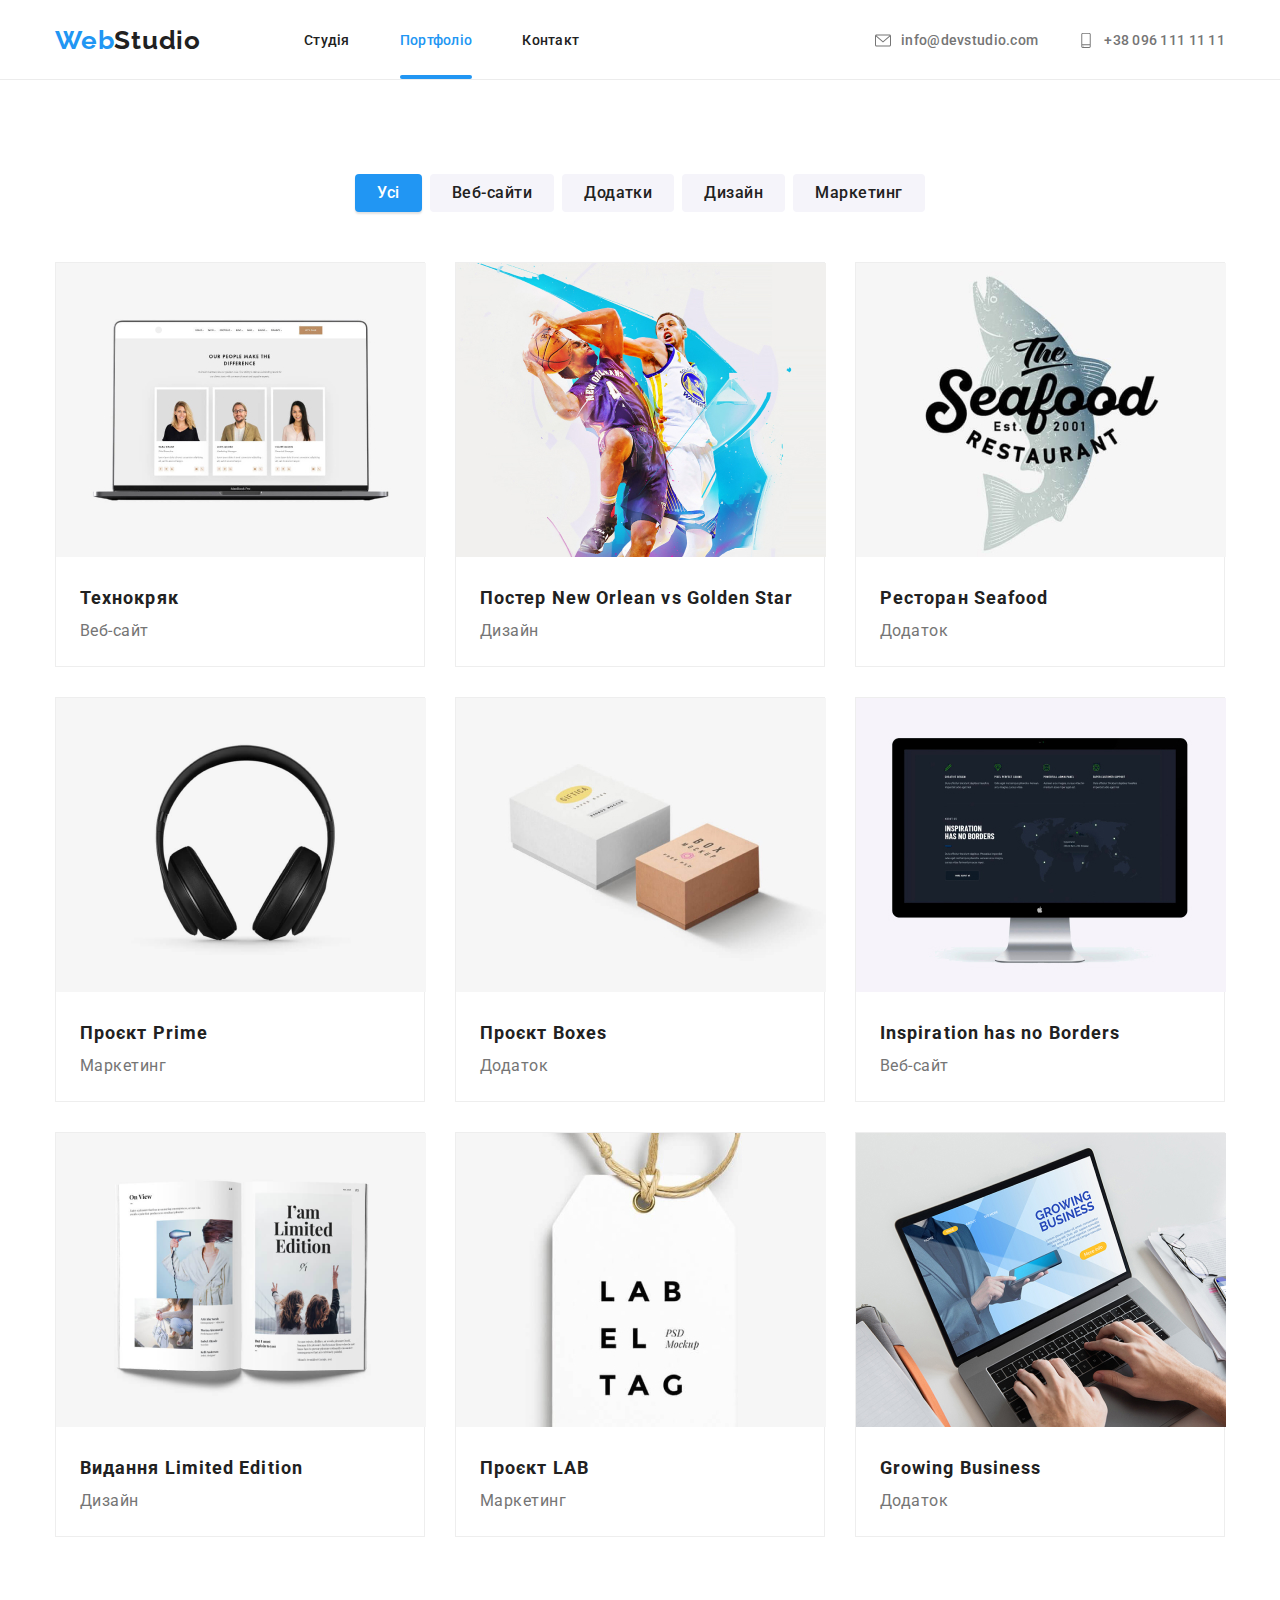
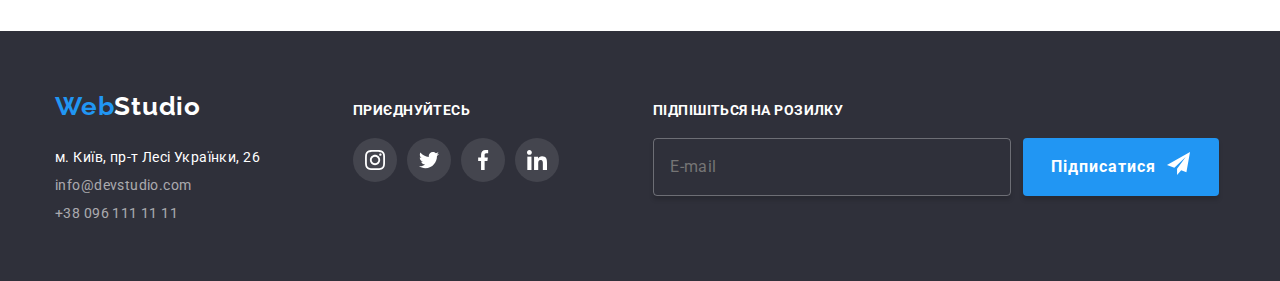
==== commit 6d90ceba: "Merge pull request #9 from Becous/lab7" ====
--- a/portfolio.html
+++ b/portfolio.html
@@ -18,9 +18,6 @@
             <a href="index.html" class="logo">
                 <span class="logo_blue">Web</span><span>Studio</span>
             </a>
-            <div class="header__burger">
-              <span></span>
-            </div>
             <nav class="nav">
                 <ul class="nav__list">
                     <li class="nav__item">
@@ -63,30 +60,32 @@
         <div class="container">
 
           <!-- Button row -->
-          <ul class="button-row__list">
-            <li class="button-row__item">
-              <button type="button" class="button-row__filter active" data-name="all">Усі</button>
-            </li>
-            <li class="button-row__item">
-              <button type="button" class="button-row__filter" data-name="web">Веб-сайти</button>
-            </li>
-            <li class="button-row__item">
-              <button type="button" class="button-row__filter" data-name="app">Додатки</button>
-            </li>
-            <li class="button-row__item">
-              <button type="button" class="button-row__filter" data-name="design">Дизайн</button>
-            </li>
-            <li class="button-row__item">
-              <button type="button" class="button-row__filter" data-name="marketing">Маркетинг</button>
-            </li>
-          </ul>
+          <div class="button-row">
+            <ul class="button-row__list">
+              <li class="button-row__item">
+                <button type="button" class="button-row__filter active" data-name="all">Усі</button>
+              </li>
+              <li class="button-row__item">
+                <button type="button" class="button-row__filter" data-name="web">Веб-сайти</button>
+              </li>
+              <li class="button-row__item">
+                <button type="button" class="button-row__filter" data-name="app">Додатки</button>
+              </li>
+              <li class="button-row__item">
+                <button type="button" class="button-row__filter" data-name="design">Дизайн</button>
+              </li>
+              <li class="button-row__item">
+                <button type="button" class="button-row__filter" data-name="marketing">Маркетинг</button>
+              </li>
+            </ul>
+          </div>
 
           <!-- Portfolio cards box  -->
           <ul class="portfolio__list">
             <li class="card" data-name="web">
               <a class="card__link" href="#">
                 <div class="card__image-container">
-                  <img class="card__img" src="images/laptop.jpg" alt="laptop" width="370" height="294" />
+                  <img class="card__img" src="images/laptop.jpg" alt="laptop" />
                   <div class="overlay">
                     <p class="overlay__text">Ресурс пропонує комплексні пропозиції з різним рівнем функціоналу та сервісів. Все це дозволить відвідувачу отримати вичерпні відомості про компанію чи приватну особу.</p>
                   </div>
@@ -100,7 +99,7 @@
             <li class="card" data-name="design">
               <a class="card__link" href="#">
                 <div class="card__image-container">
-                  <img class="card__img" src="images/basketball.jpg" alt="laptop" width="370" height="294"/>
+                  <img class="card__img" src="images/basketball.jpg" alt="laptop" />
                   <div class="overlay">
                     <p class="overlay__text">Ресурс пропонує комплексні пропозиції з різним рівнем функціоналу та сервісів. Все це дозволить відвідувачу отримати вичерпні відомості про компанію чи приватну особу.</p>
                   </div>
@@ -114,7 +113,7 @@
             <li class="card" data-name="app">
               <a class="card__link" href="#">
                 <div class="card__image-container">
-                  <img class="card__img" src="images/restoran.jpg" alt="laptop" width="370" height="294" />
+                  <img class="card__img" src="images/restoran.jpg" alt="laptop" />
                   <div class="overlay">
                     <p class="overlay__text">Ресурс пропонує комплексні пропозиції з різним рівнем функціоналу та сервісів. Все це дозволить відвідувачу отримати вичерпні відомості про компанію чи приватну особу.</p>
                   </div>
@@ -128,7 +127,7 @@
             <li class="card" data-name="marketing">
               <a class="card__link" href="#">
                 <div class="card__image-container">
-                  <img class="card__img" src="images/headphone.png" alt="laptop" width="370" height="294" />
+                  <img class="card__img" src="images/headphone.png" alt="laptop" />
                   <div class="overlay">
                     <p class="overlay__text">Ресурс пропонує комплексні пропозиції з різним рівнем функціоналу та сервісів. Все це дозволить відвідувачу отримати вичерпні відомості про компанію чи приватну особу.</p>
                   </div>
@@ -142,7 +141,7 @@
             <li class="card" data-name="app">
               <a class="card__link" href="#">
                 <div class="card__image-container">
-                  <img class="card__img" src="images/box.jpg" alt="laptop" width="370" height="294" />
+                  <img class="card__img" src="images/box.jpg" alt="laptop" />
                   <div class="overlay">
                     <p class="overlay__text">Ресурс пропонує комплексні пропозиції з різним рівнем функціоналу та сервісів. Все це дозволить відвідувачу отримати вичерпні відомості про компанію чи приватну особу.</p>
                   </div>
@@ -156,7 +155,7 @@
             <li class="card" data-name="web">
               <a class="card__link" href="#">
                 <div class="card__image-container">
-                  <img class="card__img" src="images/monitor.jpg" alt="laptop" width="370" height="294"/>
+                  <img class="card__img" src="images/monitor.jpg" alt="laptop" />
                   <div class="overlay">
                     <p class="overlay__text">Ресурс пропонує комплексні пропозиції з різним рівнем функціоналу та сервісів. Все це дозволить відвідувачу отримати вичерпні відомості про компанію чи приватну особу.</p>
                   </div>
@@ -170,7 +169,7 @@
             <li class="card" data-name="design">
               <a class="card__link" href="#">
                 <div class="card__image-container">
-                  <img class="card__img" src="images/book.png" alt="laptop" width="370" height="294" />
+                  <img class="card__img" src="images/book.png" alt="laptop" />
                   <div class="overlay">
                     <p class="overlay__text">Ресурс пропонує комплексні пропозиції з різним рівнем функціоналу та сервісів. Все це дозволить відвідувачу отримати вичерпні відомості про компанію чи приватну особу.</p>
                   </div>
@@ -184,7 +183,7 @@
             <li class="card" data-name="marketing">
               <a class="card__link" href="#">
                 <div class="card__image-container">
-                  <img class="card__img" src="images/label.jpg" alt="laptop" width="370" height="294" />
+                  <img class="card__img" src="images/label.jpg" alt="laptop" />
                   <div class="overlay">
                     <p class="overlay__text">Ресурс пропонує комплексні пропозиції з різним рівнем функціоналу та сервісів. Все це дозволить відвідувачу отримати вичерпні відомості про компанію чи приватну особу.</p>
                   </div>
@@ -198,7 +197,7 @@
             <li class="card" data-name="app">
               <a class="card__link" href="#">
                 <div class="card__image-container">
-                  <img class="card__img" src="images/bissnes.jpg" alt="laptop" width="370" height="294" />
+                  <img class="card__img" src="images/bissnes.jpg" alt="laptop" />
                   <div class="overlay">
                     <p class="overlay__text">Ресурс пропонує комплексні пропозиції з різним рівнем функціоналу та сервісів. Все це дозволить відвідувачу отримати вичерпні відомості про компанію чи приватну особу.</p>
                   </div>
--- a/css/style.css
+++ b/css/style.css
@@ -9,6 +9,832 @@
   -webkit-box-shadow: 0px 2px 2px rgba(0, 0, 0, 0.12);
           box-shadow: 0px 2px 2px rgba(0, 0, 0, 0.12);
   cursor: pointer;
+}
+
+.logo {
+  color: #212121;
+  font-size: 26px;
+  font-weight: 700;
+  line-height: normal;
+  letter-spacing: 0.78px;
+  word-wrap: break-word;
+  font-family: "Roboto", sans-serif;
+  font-family: "Raleway", sans-serif;
+}
+.logo_blue {
+  color: #2196f3;
+}
+.logo_black {
+  color: #000;
+}
+.logo_white {
+  color: #fff;
+}
+
+.header {
+  height: 80px;
+  display: -webkit-box;
+  display: -ms-flexbox;
+  display: flex;
+  -webkit-box-align: center;
+      -ms-flex-align: center;
+          align-items: center;
+  border-bottom: 1px solid #ececec;
+}
+.header .container {
+  display: -webkit-box;
+  display: -ms-flexbox;
+  display: flex;
+  -webkit-box-align: center;
+      -ms-flex-align: center;
+          align-items: center;
+}
+.header .logo {
+  margin-bottom: 0;
+}
+
+.nav {
+  margin-left: 93px;
+}
+.nav__list {
+  display: -webkit-box;
+  display: -ms-flexbox;
+  display: flex;
+  padding: 0;
+  gap: 50px;
+  padding-left: 10px;
+}
+.nav__link {
+  color: #212121;
+  font-size: 14px;
+  font-weight: 500;
+  line-height: normal;
+  letter-spacing: 0.28px;
+  word-wrap: break-word;
+  font-family: "Roboto", sans-serif;
+  -webkit-transition: color 0.5s;
+  transition: color 0.5s;
+}
+.nav__link:hover, .nav__link:focus {
+  color: #2196f3;
+}
+.nav__link_active {
+  position: relative;
+  color: #2196f3;
+  font-size: 14px;
+  font-weight: 500;
+  line-height: normal;
+  letter-spacing: 0.28px;
+  word-wrap: break-word;
+  font-family: "Roboto", sans-serif;
+}
+.nav__link_active::after {
+  content: "";
+  display: block;
+  bottom: -31px;
+  border-radius: 2px;
+  left: 0;
+  width: 100%;
+  height: 4px;
+  background-color: #2196f3;
+  position: absolute;
+}
+
+.contact__list {
+  display: -webkit-box;
+  display: -ms-flexbox;
+  display: flex;
+  margin-left: auto;
+  gap: 40px;
+}
+.contact__button {
+  color: #757575;
+  font-size: 14px;
+  font-weight: 500;
+  line-height: normal;
+  letter-spacing: 0.28px;
+  word-wrap: break-word;
+  font-family: "Roboto", sans-serif;
+  display: -webkit-box;
+  display: -ms-flexbox;
+  display: flex;
+  -webkit-box-align: center;
+      -ms-flex-align: center;
+          align-items: center;
+  -webkit-transition: color 0.5s;
+  transition: color 0.5s;
+  white-space: nowrap;
+}
+.contact__button:hover, .contact__button:focus {
+  color: #2196f3;
+}
+.contact__logo {
+  fill: currentColor;
+  margin-right: 10px;
+}
+
+.footer {
+  background-color: #2f303a;
+  color: #fff;
+}
+.footer .logo {
+  display: inline-block;
+  margin-bottom: 28px;
+}
+.footer .container {
+  display: -webkit-box;
+  display: -ms-flexbox;
+  display: flex;
+  padding-top: 60px;
+  padding-bottom: 60px;
+  -webkit-box-align: baseline;
+      -ms-flex-align: baseline;
+          align-items: baseline;
+}
+.footer__title {
+  color: white;
+  font-size: 14px;
+  font-weight: 700;
+  line-height: normal;
+  letter-spacing: 0.42px;
+  word-wrap: break-word;
+  font-family: "Roboto", sans-serif;
+  text-transform: uppercase;
+  margin-bottom: 20px;
+}
+.footer__form-box {
+  margin-left: 94px;
+}
+.footer__form {
+  display: -webkit-box;
+  display: -ms-flexbox;
+  display: flex;
+}
+.footer__input {
+  color: rgba(255, 255, 255, 0.6);
+  font-size: 16px;
+  font-weight: 400;
+  line-height: 20px;
+  letter-spacing: 0.48px;
+  word-wrap: break-word;
+  font-family: "Roboto", sans-serif;
+  width: 358px;
+  background: rgba(33, 150, 243, 0);
+  -webkit-box-shadow: 0px 4px 4px rgba(0, 0, 0, 0.15);
+          box-shadow: 0px 4px 4px rgba(0, 0, 0, 0.15);
+  border-radius: 4px;
+  border: 1px rgba(255, 255, 255, 0.3) solid;
+  padding: 16px 0px 16px 16px;
+}
+.footer__button {
+  background: #2196f3;
+  height: 100%;
+  text-decoration: none;
+  -webkit-box-shadow: 0px 4px 4px rgba(0, 0, 0, 0.15);
+          box-shadow: 0px 4px 4px rgba(0, 0, 0, 0.15);
+  border-radius: 4px;
+  border: none;
+  cursor: pointer;
+  color: white;
+  font-size: 16px;
+  font-weight: 700;
+  line-height: 30px;
+  letter-spacing: 0.96px;
+  word-wrap: break-word;
+  font-family: "Roboto", sans-serif;
+  padding: 14px 28px;
+  margin-left: 12px;
+  display: -webkit-box;
+  display: -ms-flexbox;
+  display: flex;
+  -webkit-box-pack: center;
+      -ms-flex-pack: center;
+          justify-content: center;
+}
+
+.info {
+  margin-right: 93px;
+}
+.info__items:not(:last-child) {
+  margin-bottom: 12px;
+}
+
+.mailtel__link {
+  color: rgba(255, 255, 255, 0.6);
+  font-size: 14px;
+  font-weight: 400;
+  line-height: 16px;
+  letter-spacing: 0.42px;
+  word-wrap: break-word;
+  font-family: "Roboto", sans-serif;
+}
+
+.address__link {
+  color: white;
+  font-size: 14px;
+  font-weight: 400;
+  line-height: 16px;
+  letter-spacing: 0.42px;
+  word-wrap: break-word;
+  font-family: "Roboto", sans-serif;
+}
+
+.button__icon {
+  margin-left: 10px;
+}
+
+.about {
+  padding-top: 94px;
+  padding-bottom: 94px;
+}
+.about__list {
+  gap: 30px;
+  display: -webkit-box;
+  display: -ms-flexbox;
+  display: flex;
+}
+.about__title {
+  color: #212121;
+  font-size: 14px;
+  font-weight: 700;
+  line-height: normal;
+  letter-spacing: 0.42px;
+  word-wrap: break-word;
+  font-family: "Roboto", sans-serif;
+  text-transform: uppercase;
+  margin-bottom: 10px;
+}
+.about__text {
+  color: #757575;
+  font-size: 14px;
+  font-weight: 400;
+  line-height: 24px;
+  letter-spacing: 0.42px;
+  word-wrap: break-word;
+  font-family: "Roboto", sans-serif;
+}
+
+.icon-box {
+  background-color: #f5f4fa;
+  max-height: 120px;
+  border-radius: 4px;
+  padding: 25px 100px;
+  margin-bottom: 30px;
+}
+
+.client {
+  text-align: center;
+  padding: 94px 0;
+  margin: 0;
+}
+.client__list {
+  display: -webkit-box;
+  display: -ms-flexbox;
+  display: flex;
+  width: 100%;
+  -webkit-box-pack: center;
+      -ms-flex-pack: center;
+          justify-content: center;
+  gap: 30px;
+}
+.client__card {
+  max-height: 92px;
+}
+.client__box {
+  border-radius: 4px;
+  border: 1px #afb1b8 solid;
+  display: inline-block;
+  color: #afb1b8;
+  fill: currentColor;
+  -webkit-transition: color 0.5s, border 0.5s;
+  transition: color 0.5s, border 0.5s;
+  height: 100%;
+}
+.client__box:hover, .client__box:focus {
+  color: #2196f3;
+  fill: currentColor;
+  border: 1px #2196f3 solid;
+}
+.client__logo {
+  width: 100%;
+  height: 100%;
+  padding: 16px 32px;
+  color: var(--icon);
+  fill: currentColor;
+  -webkit-transition: color 0.5s, border 0.5s;
+  transition: color 0.5s, border 0.5s;
+}
+.client__logo:hover, .client__logo:focus {
+  color: #1c81d4;
+  fill: currentColor;
+}
+
+.hero {
+  background-image: -webkit-gradient(linear, left top, left bottom, from(rgba(47, 48, 58, 0.4)), to(rgba(47, 48, 58, 0.4))), url(../images/main_section_background.jpg);
+  background-image: linear-gradient(rgba(47, 48, 58, 0.4), rgba(47, 48, 58, 0.4)), url(../images/main_section_background.jpg);
+  background-size: cover;
+  background-position: center;
+  background-repeat: no-repeat;
+  height: 600px;
+  display: -webkit-box;
+  display: -ms-flexbox;
+  display: flex;
+  -webkit-box-align: center;
+      -ms-flex-align: center;
+          align-items: center;
+  text-align: center;
+}
+.hero__title {
+  color: white;
+  font-size: 44px;
+  font-weight: 900;
+  line-height: 60px;
+  letter-spacing: 2.64px;
+  word-wrap: break-word;
+  font-family: "Roboto", sans-serif;
+  margin: auto;
+  text-transform: uppercase;
+  max-width: 696px;
+}
+.hero__button {
+  background: #2196f3;
+  height: 100%;
+  text-decoration: none;
+  -webkit-box-shadow: 0px 4px 4px rgba(0, 0, 0, 0.15);
+          box-shadow: 0px 4px 4px rgba(0, 0, 0, 0.15);
+  border-radius: 4px;
+  border: none;
+  cursor: pointer;
+  color: white;
+  font-size: 16px;
+  font-weight: 700;
+  line-height: 30px;
+  letter-spacing: 0.96px;
+  word-wrap: break-word;
+  font-family: "Roboto", sans-serif;
+  padding: 10px 24px;
+  margin-top: 30px;
+  -webkit-transition: 0.5s background, color 0.5s;
+  transition: 0.5s background, color 0.5s;
+}
+.hero__button:hover, .hero__button:focus {
+  background: #1c81d4;
+}
+
+.worker {
+  text-align: center;
+  background-color: #f5f4fa;
+  padding: 0;
+  margin: 0;
+  padding-bottom: 94px;
+  padding-top: 94px;
+}
+.worker__list {
+  display: -webkit-box;
+  display: -ms-flexbox;
+  display: flex;
+  -webkit-box-pack: center;
+      -ms-flex-pack: center;
+          justify-content: center;
+  gap: 30px;
+  -ms-flex-wrap: nowrap;
+      flex-wrap: nowrap;
+}
+.worker__card {
+  background-color: #fff;
+  -webkit-box-shadow: 0px 2px 1px rgba(0, 0, 0, 0.2);
+          box-shadow: 0px 2px 1px rgba(0, 0, 0, 0.2);
+  border-radius: 4px;
+}
+.worker__img {
+  margin-bottom: 30px;
+}
+.worker__info {
+  padding: 0 32px 30px;
+}
+.worker__name {
+  color: #212121;
+  font-size: 16px;
+  font-weight: 500;
+  line-height: normal;
+  letter-spacing: 0.48px;
+  word-wrap: break-word;
+  font-family: "Roboto", sans-serif;
+  margin-bottom: 10px;
+}
+.worker__text {
+  color: #757575;
+  font-size: 16px;
+  font-weight: 400;
+  line-height: normal;
+  letter-spacing: 0.48px;
+  word-wrap: break-word;
+  font-family: "Roboto", sans-serif;
+  margin: 0;
+}
+
+.work {
+  text-align: center;
+  padding-bottom: 94px;
+}
+.work__list {
+  display: -webkit-box;
+  display: -ms-flexbox;
+  display: flex;
+  gap: 30px;
+  -webkit-box-pack: center;
+      -ms-flex-pack: center;
+          justify-content: center;
+}
+.work__card {
+  position: relative;
+}
+.work__overlay-text {
+  color: white;
+  font-size: 14px;
+  font-weight: 700;
+  line-height: normal;
+  letter-spacing: 0.42px;
+  word-wrap: break-word;
+  font-family: "Roboto", sans-serif;
+  text-transform: uppercase;
+  position: absolute;
+  bottom: 0;
+  left: 0;
+  width: 100%;
+  height: 70px;
+  background: rgba(47, 48, 58, 0.8);
+  display: -webkit-box;
+  display: -ms-flexbox;
+  display: flex;
+  -webkit-box-pack: center;
+      -ms-flex-pack: center;
+          justify-content: center;
+  -webkit-box-align: center;
+      -ms-flex-align: center;
+          align-items: center;
+}
+
+.backdrop {
+  position: fixed;
+  top: 0;
+  left: 0;
+  width: 100%;
+  height: 100%;
+  background-color: rgba(0, 0, 0, 0.2);
+  opacity: 1;
+  -webkit-transition-duration: 250ms;
+          transition-duration: 250ms;
+  -webkit-transition-timing-function: cubic-bezier(0.4, 0, 0.2, 1);
+          transition-timing-function: cubic-bezier(0.4, 0, 0.2, 1);
+  z-index: 1;
+}
+.backdrop.is-hidden {
+  opacity: 0;
+  pointer-events: none;
+}
+.backdrop.no-scroll {
+  overflow: hidden;
+}
+
+.modal-window {
+  position: absolute;
+  top: 50%;
+  left: 50%;
+  -webkit-transform: translate(-50%, -50%);
+          transform: translate(-50%, -50%);
+  padding: 40px;
+  min-width: 528px;
+  background-color: #fff;
+  opacity: 1;
+  border-radius: 4px;
+  -webkit-box-shadow: 0px 2px 1px 0px rgba(0, 0, 0, 0.2), 0px 1px 1px 0px rgba(0, 0, 0, 0.14), 0px 1px 3px 0px rgba(0, 0, 0, 0.12);
+          box-shadow: 0px 2px 1px 0px rgba(0, 0, 0, 0.2), 0px 1px 1px 0px rgba(0, 0, 0, 0.14), 0px 1px 3px 0px rgba(0, 0, 0, 0.12);
+  -webkit-transition-duration: 250ms;
+          transition-duration: 250ms;
+  -webkit-transition-timing-function: cubic-bezier(0.4, 0, 0.2, 1);
+          transition-timing-function: cubic-bezier(0.4, 0, 0.2, 1);
+}
+
+.close-button {
+  display: -webkit-box;
+  display: -ms-flexbox;
+  display: flex;
+  position: absolute;
+  top: 8px;
+  right: 8px;
+  width: 30px;
+  height: 30px;
+  -webkit-box-align: center;
+      -ms-flex-align: center;
+          align-items: center;
+  border-radius: 50%;
+  background-color: #fff;
+  border: 1px solid rgba(0, 0, 0, 0.1);
+  cursor: pointer;
+}
+.close-button__icon {
+  width: 18px;
+  height: 18px;
+  fill: #000;
+  -webkit-transition: fill 0.5s;
+  transition: fill 0.5s;
+}
+.close-button:hover .close-button__icon, .close-button:focus .close-button__icon {
+  fill: #2196f3;
+}
+
+.form {
+  display: -webkit-box;
+  display: -ms-flexbox;
+  display: flex;
+  -ms-flex-wrap: wrap;
+      flex-wrap: wrap;
+  -webkit-box-orient: vertical;
+  -webkit-box-direction: normal;
+      -ms-flex-direction: column;
+          flex-direction: column;
+}
+.form__h2 {
+  color: #212121;
+  font-size: 20px;
+  font-weight: 700;
+  line-height: normal;
+  letter-spacing: 0.6px;
+  word-wrap: break-word;
+  font-family: "Roboto", sans-serif;
+  margin-bottom: 12px;
+}
+.form__label {
+  color: #757575;
+  font-size: 12px;
+  font-weight: 400;
+  line-height: normal;
+  letter-spacing: 0.12px;
+  word-wrap: break-word;
+  font-family: "Roboto", sans-serif;
+  margin-bottom: 10px;
+  position: relative;
+}
+.form__input {
+  width: 100%;
+  height: 100%;
+  border-radius: 4px;
+  border: 1px rgba(33, 33, 33, 0.2) solid;
+  padding: 11px 0px 11px 30px;
+}
+.form__input:hover, .form__input:focus {
+  outline: 1px #2196f3 solid;
+}
+.form__input:focus + .form__icon, .form__input:hover + .form__icon {
+  -webkit-transition: 300ms;
+  transition: 300ms;
+  color: #2196f3;
+}
+.form__icon {
+  position: absolute;
+  color: #212121;
+  fill: currentColor;
+  top: 28px;
+  left: 10px;
+}
+.form__text:not(:last-child) {
+  margin-bottom: 4px;
+}
+.form__textarea {
+  color: black;
+  font-size: 12px;
+  font-weight: 400;
+  line-height: normal;
+  letter-spacing: 0.12px;
+  word-wrap: break-word;
+  font-family: "Roboto", sans-serif;
+  height: 120px;
+  width: 100%;
+  border-radius: 4px;
+  border: 1px rgba(33, 33, 33, 0.2) solid;
+  padding: 11px 12px;
+  resize: none;
+}
+.form__textarea:hover, .form__textarea:focus {
+  outline: 1px #2196f3 solid;
+}
+.form__button-box {
+  display: inline-block;
+  text-align: center;
+}
+.form__button {
+  color: white;
+  font-size: 16px;
+  font-weight: 700;
+  line-height: 30px;
+  letter-spacing: 0.96px;
+  word-wrap: break-word;
+  font-family: "Roboto", sans-serif;
+  background: #2196f3;
+  height: 100%;
+  text-decoration: none;
+  -webkit-box-shadow: 0px 4px 4px rgba(0, 0, 0, 0.15);
+          box-shadow: 0px 4px 4px rgba(0, 0, 0, 0.15);
+  border-radius: 4px;
+  border: none;
+  cursor: pointer;
+  padding: 10px 52px;
+}
+.form__button:hover, .form__button:focus {
+  background: #1c81d4;
+}
+
+.checkbox {
+  padding-top: 20px;
+  padding-bottom: 30px;
+  padding-left: 15px;
+  display: -webkit-box;
+  display: -ms-flexbox;
+  display: flex;
+  -webkit-box-align: center;
+      -ms-flex-align: center;
+          align-items: center;
+  gap: 9px;
+}
+.checkbox__input {
+  -webkit-appearance: none;
+     -moz-appearance: none;
+          appearance: none;
+  border: #212121 1px solid;
+  height: 15px;
+  width: 16px;
+  border-radius: 2px;
+  -webkit-transition-duration: 0.5s;
+          transition-duration: 0.5s;
+}
+.checkbox__input:checked {
+  background: #2196f3;
+  border: none;
+}
+.checkbox__input:checked::before {
+  content: "✔";
+  color: white;
+  margin-left: -2px;
+}
+.checkbox__text {
+  color: #757575;
+  font-size: 14px;
+  font-weight: 400;
+  line-height: 24px;
+  letter-spacing: 0.42px;
+  word-wrap: break-word;
+  font-family: "Roboto", sans-serif;
+}
+.checkbox__link {
+  color: #2196f3;
+  font-size: 14px;
+  font-weight: 400;
+  line-height: 24px;
+  letter-spacing: 0.42px;
+  word-wrap: break-word;
+  font-family: "Roboto", sans-serif;
+  text-decoration: underline;
+}
+
+.portfolio {
+  padding-top: 94px;
+  padding-bottom: 94px;
+}
+.portfolio__list {
+  list-style: none;
+  display: -webkit-box;
+  display: -ms-flexbox;
+  display: flex;
+  -ms-flex-wrap: wrap;
+      flex-wrap: wrap;
+  gap: 30px;
+  -webkit-box-pack: center;
+      -ms-flex-pack: center;
+          justify-content: center;
+}
+
+.card {
+  max-width: 370px;
+  border: 1px solid #eee;
+  -webkit-transition: -webkit-box-shadow 0.5s;
+  transition: -webkit-box-shadow 0.5s;
+  transition: box-shadow 0.5s;
+  transition: box-shadow 0.5s, -webkit-box-shadow 0.5s;
+}
+.card:hover, .card:focus {
+  -webkit-box-shadow: 1px 4px 6px rgba(0, 0, 0, 0.16);
+          box-shadow: 1px 4px 6px rgba(0, 0, 0, 0.16);
+}
+.card:hover .overlay, .card:focus .overlay {
+  -webkit-transform: translateY(0);
+          transform: translateY(0);
+}
+.card__image-container {
+  position: relative;
+  display: inline-block;
+  overflow: hidden;
+}
+
+.overlay {
+  position: absolute;
+  top: 0;
+  left: 0;
+  -webkit-transform: translateY(101%);
+          transform: translateY(101%);
+  -webkit-transition-timing-function: cubic-bezier(0.4, 0, 0.2, 1);
+          transition-timing-function: cubic-bezier(0.4, 0, 0.2, 1);
+  -webkit-transition-duration: 250ms;
+          transition-duration: 250ms;
+  opacity: 0.9;
+  -webkit-transition-property: -webkit-transform;
+  transition-property: -webkit-transform;
+  transition-property: transform;
+  transition-property: transform, -webkit-transform;
+  background-color: #2196f3;
+}
+.overlay__text {
+  color: white;
+  font-size: 18px;
+  font-weight: 400;
+  line-height: 28px;
+  letter-spacing: 0.54px;
+  word-wrap: break-word;
+  font-family: "Roboto", sans-serif;
+  padding: 64px 24px;
+  opacity: 0.9;
+}
+
+.card-text {
+  padding: 20px 24px;
+}
+.card-text__title {
+  color: #212121;
+  font-size: 18px;
+  font-weight: 700;
+  line-height: 36px;
+  letter-spacing: 1.08px;
+  word-wrap: break-word;
+  font-family: "Roboto", sans-serif;
+}
+.card-text__text {
+  color: #757575;
+  font-size: 16px;
+  font-weight: 400;
+  line-height: 30px;
+  letter-spacing: 0.48px;
+  word-wrap: break-word;
+  font-family: "Roboto", sans-serif;
+}
+
+.button-row {
+  display: -webkit-box;
+  display: -ms-flexbox;
+  display: flex;
+  -webkit-box-pack: center;
+      -ms-flex-pack: center;
+          justify-content: center;
+  margin-bottom: 50px;
+}
+.button-row__list {
+  display: -webkit-box;
+  display: -ms-flexbox;
+  display: flex;
+  gap: 8px;
+}
+.button-row__filter {
+  background: #f5f4fa;
+  height: 100%;
+  text-decoration: none;
+  -webkit-box-shadow: none;
+          box-shadow: none;
+  border-radius: 4px;
+  border: none;
+  cursor: pointer;
+  color: #212121;
+  font-size: 16px;
+  font-weight: 500;
+  line-height: 26px;
+  letter-spacing: 0.48px;
+  word-wrap: break-word;
+  font-family: "Roboto", sans-serif;
+  padding: 6px 22px;
+  word-wrap: break-word;
+  -webkit-transition: color ease 0.5s, background-color 0.5s;
+  transition: color ease 0.5s, background-color 0.5s;
+}
+.button-row__filter:hover, .button-row__filter:focus {
+  background: #2196f3;
+  color: white;
+  -webkit-box-shadow: 0px 2px 2px rgba(0, 0, 0, 0.12);
+          box-shadow: 0px 2px 2px rgba(0, 0, 0, 0.12);
+}
+
+.active {
+  background: #2196f3;
+  color: #fff;
+  -webkit-box-shadow: 0px 2px 2px rgba(0, 0, 0, 0.12);
+          box-shadow: 0px 2px 2px rgba(0, 0, 0, 0.12);
 }
 
 a,
@@ -24,6 +850,11 @@
 }
 
 body {
+  font-family: var(--roboto_font);
+  font-style: normal;
+  line-height: normal;
+  font-size: 14px;
+  background-color: var(--white);
   margin: 0;
   padding: 0;
 }
@@ -42,8 +873,10 @@
 
 .container {
   width: 1200px;
-  padding: 0 15px;
-  margin: 0 auto;
+  padding-left: 15px;
+  padding-right: 15px;
+  margin-left: auto;
+  margin-right: auto;
 }
 
 .title {
@@ -58,18 +891,6 @@
   margin-bottom: 50px;
 }
 
-@media (max-width: 768px) {
-  .container {
-    width: 736px;
-    margin: 0;
-    padding: 0 15px;
-  }
-}
-@media (max-width: 480px) {
-  .container {
-    width: 450px;
-  }
-}
 .social__list {
   display: -webkit-box;
   display: -ms-flexbox;
@@ -79,8 +900,6 @@
       -ms-flex-pack: justify;
           justify-content: space-between;
   margin-top: 16px;
-  -ms-flex-wrap: wrap;
-      flex-wrap: wrap;
 }
 .social__list_g10 {
   gap: 10px;
@@ -118,1128 +937,4 @@
   color: #fff;
   fill: currentColor;
   background-color: #188ce8;
-}
-
-@media (max-width: 768px) {
-  .social {
-    text-align: center;
-  }
-}
-.logo {
-  color: #212121;
-  font-size: 26px;
-  font-weight: 700;
-  line-height: normal;
-  letter-spacing: 0.78px;
-  word-wrap: break-word;
-  font-family: "Roboto", sans-serif;
-  font-family: "Raleway", sans-serif;
-}
-.logo_blue {
-  color: #2196f3;
-}
-.logo_black {
-  color: #000;
-}
-.logo_white {
-  color: #fff;
-}
-
-.header {
-  height: 80px;
-  display: -webkit-box;
-  display: -ms-flexbox;
-  display: flex;
-  -webkit-box-align: center;
-      -ms-flex-align: center;
-          align-items: center;
-  border-bottom: 1px solid #ececec;
-}
-.header .container {
-  display: -webkit-box;
-  display: -ms-flexbox;
-  display: flex;
-  -webkit-box-align: center;
-      -ms-flex-align: center;
-          align-items: center;
-}
-.header__menu {
-  width: 100%;
-  display: -webkit-box;
-  display: -ms-flexbox;
-  display: flex;
-  -webkit-box-align: center;
-      -ms-flex-align: center;
-          align-items: center;
-  -ms-flex-pack: distribute;
-      justify-content: space-around;
-}
-.header .logo {
-  margin-bottom: 0;
-}
-.header__burger {
-  display: none;
-  position: relative;
-  width: 30px;
-  height: 20px;
-  margin-left: auto;
-}
-.header__burger span {
-  position: absolute;
-  background-color: #212121;
-  left: 0;
-  width: 100%;
-  height: 2px;
-  top: 9px;
-}
-.header__burger::before, .header__burger::after {
-  content: "";
-  background-color: #212121;
-  position: absolute;
-  width: 100%;
-  height: 2px;
-  left: 0;
-}
-.header__burger::after {
-  bottom: 0;
-}
-.header__burger::before {
-  top: 0;
-}
-
-.nav {
-  margin-left: 93px;
-}
-.nav__list {
-  display: -webkit-box;
-  display: -ms-flexbox;
-  display: flex;
-  padding: 0;
-  gap: 50px;
-  padding-left: 10px;
-  -ms-flex-wrap: wrap;
-      flex-wrap: wrap;
-}
-.nav__link {
-  color: #212121;
-  font-size: 14px;
-  font-weight: 500;
-  line-height: normal;
-  letter-spacing: 0.28px;
-  word-wrap: break-word;
-  font-family: "Roboto", sans-serif;
-  -webkit-transition: color 0.5s;
-  transition: color 0.5s;
-}
-.nav__link:hover, .nav__link:focus {
-  color: #2196f3;
-}
-.nav__link_active {
-  position: relative;
-  color: #2196f3;
-  font-size: 14px;
-  font-weight: 500;
-  line-height: normal;
-  letter-spacing: 0.28px;
-  word-wrap: break-word;
-  font-family: "Roboto", sans-serif;
-}
-.nav__link_active::after {
-  content: "";
-  display: block;
-  bottom: -31px;
-  border-radius: 2px;
-  left: 0;
-  width: 100%;
-  height: 4px;
-  background-color: #2196f3;
-  position: absolute;
-}
-
-.contact__list {
-  display: -webkit-box;
-  display: -ms-flexbox;
-  display: flex;
-  margin-left: auto;
-  gap: 40px;
-  -ms-flex-wrap: wrap;
-      flex-wrap: wrap;
-}
-.contact__button {
-  color: #757575;
-  font-size: 14px;
-  font-weight: 500;
-  line-height: normal;
-  letter-spacing: 0.28px;
-  word-wrap: break-word;
-  font-family: "Roboto", sans-serif;
-  display: -webkit-box;
-  display: -ms-flexbox;
-  display: flex;
-  -webkit-box-align: center;
-      -ms-flex-align: center;
-          align-items: center;
-  -webkit-transition: color 0.5s;
-  transition: color 0.5s;
-  white-space: nowrap;
-}
-.contact__button:hover, .contact__button:focus {
-  color: #2196f3;
-}
-.contact__logo {
-  fill: currentColor;
-  margin-right: 10px;
-}
-
-@media (max-width: 768px) {
-  .nav {
-    margin-left: 75px;
-    margin-right: 80px;
-  }
-  .nav__list {
-    padding: 0;
-    -ms-flex-wrap: nowrap;
-        flex-wrap: nowrap;
-  }
-  .nav__link_active::after {
-    bottom: -32px;
-  }
-  .contact__list {
-    gap: 10px;
-  }
-}
-@media (max-width: 480px) {
-  .header__burger {
-    display: block;
-  }
-  .header__menu {
-    position: fixed;
-    top: 0;
-    left: 0;
-    width: 100%;
-    height: 100%;
-    background-color: bisque;
-  }
-}
-.footer {
-  background-color: #2f303a;
-  color: #fff;
-}
-.footer .logo {
-  display: inline-block;
-  margin-bottom: 28px;
-}
-.footer .container {
-  display: -webkit-box;
-  display: -ms-flexbox;
-  display: flex;
-  padding-top: 60px;
-  padding-bottom: 60px;
-  -webkit-box-align: baseline;
-      -ms-flex-align: baseline;
-          align-items: baseline;
-  -ms-flex-wrap: wrap;
-      flex-wrap: wrap;
-}
-.footer__title {
-  display: inline-block;
-  color: white;
-  font-size: 14px;
-  font-weight: 700;
-  line-height: normal;
-  letter-spacing: 0.42px;
-  word-wrap: break-word;
-  font-family: "Roboto", sans-serif;
-  text-transform: uppercase;
-  margin-bottom: 20px;
-}
-.footer__form-box {
-  padding-left: 94px;
-}
-.footer__form {
-  display: -webkit-box;
-  display: -ms-flexbox;
-  display: flex;
-  -ms-flex-wrap: wrap;
-      flex-wrap: wrap;
-}
-.footer__input {
-  color: rgba(255, 255, 255, 0.6);
-  font-size: 16px;
-  font-weight: 400;
-  line-height: 20px;
-  letter-spacing: 0.48px;
-  word-wrap: break-word;
-  font-family: "Roboto", sans-serif;
-  min-width: 358px;
-  background: rgba(33, 150, 243, 0);
-  -webkit-box-shadow: 0px 4px 4px rgba(0, 0, 0, 0.15);
-          box-shadow: 0px 4px 4px rgba(0, 0, 0, 0.15);
-  border-radius: 4px;
-  border: 1px rgba(255, 255, 255, 0.3) solid;
-  padding: 16px 0px 16px 16px;
-}
-.footer__button {
-  background: #2196f3;
-  height: 100%;
-  text-decoration: none;
-  -webkit-box-shadow: 0px 4px 4px rgba(0, 0, 0, 0.15);
-          box-shadow: 0px 4px 4px rgba(0, 0, 0, 0.15);
-  border-radius: 4px;
-  border: none;
-  cursor: pointer;
-  color: white;
-  font-size: 16px;
-  font-weight: 700;
-  line-height: 30px;
-  letter-spacing: 0.96px;
-  word-wrap: break-word;
-  font-family: "Roboto", sans-serif;
-  padding: 14px 28px;
-  margin-left: 12px;
-  display: -webkit-box;
-  display: -ms-flexbox;
-  display: flex;
-  -webkit-box-pack: center;
-      -ms-flex-pack: center;
-          justify-content: center;
-}
-
-.info {
-  margin-right: 93px;
-}
-.info__items:not(:last-child) {
-  margin-bottom: 12px;
-}
-
-.mailtel__link {
-  color: rgba(255, 255, 255, 0.6);
-  font-size: 14px;
-  font-weight: 400;
-  line-height: 16px;
-  letter-spacing: 0.42px;
-  word-wrap: break-word;
-  font-family: "Roboto", sans-serif;
-}
-
-.address__link {
-  color: white;
-  font-size: 14px;
-  font-weight: 400;
-  line-height: 16px;
-  letter-spacing: 0.42px;
-  word-wrap: break-word;
-  font-family: "Roboto", sans-serif;
-}
-
-.button__icon {
-  margin-left: 10px;
-}
-
-@media (max-width: 768px) {
-  .footer .container {
-    -ms-flex-pack: distribute;
-        justify-content: space-around;
-  }
-  .footer__form-box {
-    display: -webkit-box;
-    display: -ms-flexbox;
-    display: flex;
-    -ms-flex-wrap: wrap;
-        flex-wrap: wrap;
-    padding: 60px 94px 0;
-    -webkit-box-pack: center;
-        -ms-flex-pack: center;
-            justify-content: center;
-    text-align: center;
-  }
-  .footer__form {
-    display: -webkit-box;
-    display: -ms-flexbox;
-    display: flex;
-    -webkit-box-pack: center;
-        -ms-flex-pack: center;
-            justify-content: center;
-    max-width: 450px;
-    gap: 20px;
-  }
-  .footer__input {
-    width: 100%;
-  }
-  .footer__button {
-    height: auto;
-    margin: 0;
-  }
-  .info {
-    text-align: center;
-  }
-}
-@media (max-width: 480px) {
-  .info {
-    margin-right: 0;
-  }
-  .footer .social {
-    padding-top: 60px;
-  }
-  .footer .container {
-    -webkit-box-orient: vertical;
-    -webkit-box-direction: normal;
-        -ms-flex-direction: column;
-            flex-direction: column;
-    -webkit-box-align: center;
-        -ms-flex-align: center;
-            align-items: center;
-    max-width: 100%;
-  }
-  .footer__form {
-    -webkit-box-orient: vertical;
-    -webkit-box-direction: normal;
-        -ms-flex-direction: column;
-            flex-direction: column;
-    -webkit-box-align: center;
-        -ms-flex-align: center;
-            align-items: center;
-  }
-  .footer__form-box {
-    -webkit-box-orient: vertical;
-    -webkit-box-direction: normal;
-        -ms-flex-direction: column;
-            flex-direction: column;
-    padding: 60px 0 0;
-  }
-  .footer__button {
-    max-width: 200px;
-  }
-}
-.about {
-  padding: 94px 0;
-}
-.about__list {
-  -ms-flex-wrap: wrap;
-      flex-wrap: wrap;
-  gap: 30px;
-  display: -webkit-box;
-  display: -ms-flexbox;
-  display: flex;
-}
-.about__item {
-  max-width: 270px;
-}
-.about__title {
-  color: #212121;
-  font-size: 14px;
-  font-weight: 700;
-  line-height: normal;
-  letter-spacing: 0.42px;
-  word-wrap: break-word;
-  font-family: "Roboto", sans-serif;
-  text-transform: uppercase;
-  margin-bottom: 10px;
-}
-.about__text {
-  color: #757575;
-  font-size: 14px;
-  font-weight: 400;
-  line-height: 24px;
-  letter-spacing: 0.42px;
-  word-wrap: break-word;
-  font-family: "Roboto", sans-serif;
-}
-
-.icon-box {
-  background-color: #f5f4fa;
-  max-height: 120px;
-  border-radius: 4px;
-  padding: 25px 100px;
-  margin-bottom: 30px;
-}
-
-@media (max-width: 768px) {
-  .about__item {
-    max-width: 350px;
-  }
-  .icon-box {
-    padding: 25px 142px;
-  }
-}
-@media (max-width: 480px) {
-  .about {
-    padding: 60px 0;
-  }
-  .about__item {
-    max-width: 450px;
-  }
-  .icon-box {
-    padding: 25px 190px;
-  }
-}
-.client {
-  text-align: center;
-  padding: 94px 0;
-  margin: 0;
-}
-.client__list {
-  display: -webkit-box;
-  display: -ms-flexbox;
-  display: flex;
-  width: 100%;
-  -webkit-box-pack: center;
-      -ms-flex-pack: center;
-          justify-content: center;
-  gap: 30px;
-  -ms-flex-wrap: wrap;
-      flex-wrap: wrap;
-}
-.client__card {
-  max-height: 92px;
-}
-.client__box {
-  border-radius: 4px;
-  border: 1px #afb1b8 solid;
-  display: inline-block;
-  color: #afb1b8;
-  fill: currentColor;
-  -webkit-transition: color 0.5s, border 0.5s;
-  transition: color 0.5s, border 0.5s;
-  height: 100%;
-}
-.client__box:hover, .client__box:focus {
-  color: #2196f3;
-  fill: currentColor;
-  border: 1px #2196f3 solid;
-}
-.client__logo {
-  -webkit-box-sizing: border-box;
-          box-sizing: border-box;
-  width: 100%;
-  height: 100%;
-  padding: 16px 32px;
-  color: var(--icon);
-  fill: currentColor;
-  -webkit-transition: color 0.5s, border 0.5s;
-  transition: color 0.5s, border 0.5s;
-}
-.client__logo:hover, .client__logo:focus {
-  color: #1c81d4;
-  fill: currentColor;
-}
-
-@media (max-width: 768px) {
-  .client__list {
-    gap: 22px;
-  }
-  .client__logo {
-    padding: 16px 60px;
-  }
-}
-@media (max-width: 480px) {
-  .client {
-    padding: 60px 0;
-  }
-  .client__card {
-    -ms-flex-preferred-size: calc(50% - 15px);
-        flex-basis: calc(50% - 15px);
-  }
-  .client__list {
-    gap: 30px;
-  }
-  .client__logo {
-    padding: 16px 52px;
-  }
-}
-.hero {
-  background-image: -webkit-gradient(linear, left top, left bottom, from(rgba(47, 48, 58, 0.4)), to(rgba(47, 48, 58, 0.4))), url(../images/main_section_background.jpg);
-  background-image: linear-gradient(rgba(47, 48, 58, 0.4), rgba(47, 48, 58, 0.4)), url(../images/main_section_background.jpg);
-  background-size: cover;
-  background-position: center;
-  background-repeat: no-repeat;
-  height: 600px;
-  display: -webkit-box;
-  display: -ms-flexbox;
-  display: flex;
-  -webkit-box-align: center;
-      -ms-flex-align: center;
-          align-items: center;
-  text-align: center;
-}
-.hero__title {
-  color: white;
-  font-size: 44px;
-  font-weight: 900;
-  line-height: 60px;
-  letter-spacing: 2.64px;
-  word-wrap: break-word;
-  font-family: "Roboto", sans-serif;
-  margin: auto;
-  text-transform: uppercase;
-  max-width: 696px;
-}
-.hero__button {
-  background: #2196f3;
-  height: 100%;
-  text-decoration: none;
-  -webkit-box-shadow: 0px 4px 4px rgba(0, 0, 0, 0.15);
-          box-shadow: 0px 4px 4px rgba(0, 0, 0, 0.15);
-  border-radius: 4px;
-  border: none;
-  cursor: pointer;
-  color: white;
-  font-size: 16px;
-  font-weight: 700;
-  line-height: 30px;
-  letter-spacing: 0.96px;
-  word-wrap: break-word;
-  font-family: "Roboto", sans-serif;
-  padding: 10px 24px;
-  margin-top: 30px;
-  -webkit-transition: 0.5s background, color 0.5s;
-  transition: 0.5s background, color 0.5s;
-}
-.hero__button:hover, .hero__button:focus {
-  background: #1c81d4;
-}
-
-@media (max-width: 768px) {
-  .hero {
-    height: 400px;
-  }
-}
-.worker {
-  text-align: center;
-  background-color: #f5f4fa;
-  padding: 0;
-  margin: 0;
-  padding-bottom: 94px;
-  padding-top: 94px;
-}
-.worker__list {
-  display: -webkit-box;
-  display: -ms-flexbox;
-  display: flex;
-  -webkit-box-pack: center;
-      -ms-flex-pack: center;
-          justify-content: center;
-  gap: 30px;
-  -ms-flex-wrap: wrap;
-      flex-wrap: wrap;
-}
-.worker__card {
-  max-width: 270px;
-  background-color: #fff;
-  -webkit-box-shadow: 0px 2px 1px rgba(0, 0, 0, 0.2);
-          box-shadow: 0px 2px 1px rgba(0, 0, 0, 0.2);
-  border-radius: 4px;
-}
-.worker__img {
-  margin-bottom: 30px;
-}
-.worker__info {
-  padding: 0 32px 30px;
-}
-.worker__name {
-  color: #212121;
-  font-size: 16px;
-  font-weight: 500;
-  line-height: normal;
-  letter-spacing: 0.48px;
-  word-wrap: break-word;
-  font-family: "Roboto", sans-serif;
-  margin-bottom: 10px;
-}
-.worker__text {
-  color: #757575;
-  font-size: 16px;
-  font-weight: 400;
-  line-height: normal;
-  letter-spacing: 0.48px;
-  word-wrap: break-word;
-  font-family: "Roboto", sans-serif;
-  margin: 0;
-}
-
-@media (max-width: 768px) {
-  .worker__img {
-    width: 100%;
-    height: 100%;
-  }
-  .worker__card {
-    max-width: 340px;
-    max-height: 536px;
-  }
-  .worker__info {
-    padding: 0 74px 24px;
-  }
-}
-@media (max-width: 480px) {
-  .worker__img {
-    width: 100%;
-    height: 100%;
-  }
-  .worker__card {
-    max-width: 450px;
-    max-height: 622px;
-  }
-  .worker__info {
-    padding: 0 122px 24px;
-  }
-}
-.work {
-  text-align: center;
-  padding-bottom: 94px;
-}
-.work__list {
-  display: -webkit-box;
-  display: -ms-flexbox;
-  display: flex;
-  gap: 30px;
-  -webkit-box-pack: center;
-      -ms-flex-pack: center;
-          justify-content: center;
-  -ms-flex-wrap: wrap;
-      flex-wrap: wrap;
-}
-.work__card {
-  position: relative;
-}
-.work__overlay-text {
-  color: white;
-  font-size: 14px;
-  font-weight: 700;
-  line-height: normal;
-  letter-spacing: 0.42px;
-  word-wrap: break-word;
-  font-family: "Roboto", sans-serif;
-  text-transform: uppercase;
-  position: absolute;
-  bottom: 0;
-  left: 0;
-  width: 100%;
-  height: 70px;
-  background: rgba(47, 48, 58, 0.8);
-  display: -webkit-box;
-  display: -ms-flexbox;
-  display: flex;
-  -webkit-box-pack: center;
-      -ms-flex-pack: center;
-          justify-content: center;
-  -webkit-box-align: center;
-      -ms-flex-align: center;
-          align-items: center;
-}
-
-@media (max-width: 768px) {
-  .work {
-    display: none;
-  }
-}
-.backdrop {
-  position: fixed;
-  top: 0;
-  left: 0;
-  width: 100%;
-  height: 100%;
-  background-color: rgba(0, 0, 0, 0.2);
-  opacity: 1;
-  -webkit-transition-duration: 250ms;
-          transition-duration: 250ms;
-  -webkit-transition-timing-function: cubic-bezier(0.4, 0, 0.2, 1);
-          transition-timing-function: cubic-bezier(0.4, 0, 0.2, 1);
-  z-index: 1;
-}
-.backdrop.is-hidden {
-  opacity: 0;
-  pointer-events: none;
-}
-.backdrop.no-scroll {
-  overflow: hidden;
-}
-
-.modal-window {
-  position: absolute;
-  top: 50%;
-  left: 50%;
-  -webkit-transform: translate(-50%, -50%);
-          transform: translate(-50%, -50%);
-  padding: 40px;
-  min-width: 528px;
-  background-color: #fff;
-  opacity: 1;
-  border-radius: 4px;
-  -webkit-box-shadow: 0px 2px 1px 0px rgba(0, 0, 0, 0.2), 0px 1px 1px 0px rgba(0, 0, 0, 0.14), 0px 1px 3px 0px rgba(0, 0, 0, 0.12);
-          box-shadow: 0px 2px 1px 0px rgba(0, 0, 0, 0.2), 0px 1px 1px 0px rgba(0, 0, 0, 0.14), 0px 1px 3px 0px rgba(0, 0, 0, 0.12);
-  -webkit-transition-duration: 250ms;
-          transition-duration: 250ms;
-  -webkit-transition-timing-function: cubic-bezier(0.4, 0, 0.2, 1);
-          transition-timing-function: cubic-bezier(0.4, 0, 0.2, 1);
-}
-
-.close-button {
-  display: -webkit-box;
-  display: -ms-flexbox;
-  display: flex;
-  position: absolute;
-  top: 8px;
-  right: 8px;
-  width: 30px;
-  height: 30px;
-  -webkit-box-align: center;
-      -ms-flex-align: center;
-          align-items: center;
-  border-radius: 50%;
-  background-color: #fff;
-  border: 1px solid rgba(0, 0, 0, 0.1);
-  cursor: pointer;
-}
-.close-button__icon {
-  width: 18px;
-  height: 18px;
-  fill: #000;
-  -webkit-transition: fill 0.5s;
-  transition: fill 0.5s;
-}
-.close-button:hover .close-button__icon, .close-button:focus .close-button__icon {
-  fill: #2196f3;
-}
-
-.form {
-  display: -webkit-box;
-  display: -ms-flexbox;
-  display: flex;
-  -ms-flex-wrap: wrap;
-      flex-wrap: wrap;
-  -webkit-box-orient: vertical;
-  -webkit-box-direction: normal;
-      -ms-flex-direction: column;
-          flex-direction: column;
-}
-.form__h2 {
-  color: #212121;
-  font-size: 20px;
-  font-weight: 700;
-  line-height: normal;
-  letter-spacing: 0.6px;
-  word-wrap: break-word;
-  font-family: "Roboto", sans-serif;
-  margin-bottom: 12px;
-}
-.form__label {
-  color: #757575;
-  font-size: 12px;
-  font-weight: 400;
-  line-height: normal;
-  letter-spacing: 0.12px;
-  word-wrap: break-word;
-  font-family: "Roboto", sans-serif;
-  margin-bottom: 10px;
-  position: relative;
-}
-.form__input {
-  padding-top: 10px;
-  padding-bottom: 10px;
-  width: 100%;
-  border-radius: 4px;
-  border: 1px solid rgba(33, 33, 33, 0.2);
-  -webkit-transition-property: outline;
-  transition-property: outline;
-  -webkit-transition-duration: 250ms;
-          transition-duration: 250ms;
-  -webkit-transition-timing-function: cubic-bezier(0.4, 0, 0.2, 1);
-          transition-timing-function: cubic-bezier(0.4, 0, 0.2, 1);
-}
-.form__input:hover, .form__input:focus {
-  outline: 1px #2196f3 solid;
-}
-.form__input:focus + .form__icon, .form__input:hover + .form__icon {
-  -webkit-transition: 300ms;
-  transition: 300ms;
-  color: #2196f3;
-}
-.form__icon {
-  position: absolute;
-  color: #212121;
-  fill: currentColor;
-  top: 28px;
-  left: 10px;
-}
-.form__text:not(:last-child) {
-  margin-bottom: 4px;
-}
-.form__textarea {
-  color: black;
-  font-size: 12px;
-  font-weight: 400;
-  line-height: normal;
-  letter-spacing: 0.12px;
-  word-wrap: break-word;
-  font-family: "Roboto", sans-serif;
-  height: 120px;
-  width: 100%;
-  border-radius: 4px;
-  border: 1px rgba(33, 33, 33, 0.2) solid;
-  padding: 10px 0;
-  resize: none;
-}
-.form__textarea:hover, .form__textarea:focus {
-  outline: 1px #2196f3 solid;
-}
-.form__button-box {
-  display: inline-block;
-  text-align: center;
-}
-.form__button {
-  color: white;
-  font-size: 16px;
-  font-weight: 700;
-  line-height: 30px;
-  letter-spacing: 0.96px;
-  word-wrap: break-word;
-  font-family: "Roboto", sans-serif;
-  background: #2196f3;
-  height: 100%;
-  text-decoration: none;
-  -webkit-box-shadow: 0px 4px 4px rgba(0, 0, 0, 0.15);
-          box-shadow: 0px 4px 4px rgba(0, 0, 0, 0.15);
-  border-radius: 4px;
-  border: none;
-  cursor: pointer;
-  padding: 10px 52px;
-}
-.form__button:hover, .form__button:focus {
-  background: #1c81d4;
-}
-
-.checkbox {
-  padding-top: 20px;
-  padding-bottom: 30px;
-  padding-left: 15px;
-  display: -webkit-box;
-  display: -ms-flexbox;
-  display: flex;
-  -webkit-box-align: center;
-      -ms-flex-align: center;
-          align-items: center;
-  gap: 9px;
-}
-.checkbox__input {
-  -webkit-appearance: none;
-     -moz-appearance: none;
-          appearance: none;
-  border: #212121 1px solid;
-  height: 15px;
-  width: 16px;
-  border-radius: 2px;
-  -webkit-transition-duration: 0.5s;
-          transition-duration: 0.5s;
-}
-.checkbox__input:checked {
-  background: #2196f3;
-  border: none;
-}
-.checkbox__input:checked::before {
-  content: "✔";
-  color: white;
-  margin-left: -2px;
-}
-.checkbox__text {
-  color: #757575;
-  font-size: 14px;
-  font-weight: 400;
-  line-height: 24px;
-  letter-spacing: 0.42px;
-  word-wrap: break-word;
-  font-family: "Roboto", sans-serif;
-}
-.checkbox__link {
-  color: #2196f3;
-  font-size: 14px;
-  font-weight: 400;
-  line-height: 24px;
-  letter-spacing: 0.42px;
-  word-wrap: break-word;
-  font-family: "Roboto", sans-serif;
-  text-decoration: underline;
-}
-
-.portfolio {
-  padding-top: 94px;
-  padding-bottom: 94px;
-}
-.portfolio__list {
-  list-style: none;
-  display: -webkit-box;
-  display: -ms-flexbox;
-  display: flex;
-  -ms-flex-wrap: wrap;
-      flex-wrap: wrap;
-  gap: 30px;
-  -webkit-box-pack: center;
-      -ms-flex-pack: center;
-          justify-content: center;
-}
-
-.card {
-  max-width: 370px;
-  border: 1px solid #eee;
-  -webkit-transition: -webkit-box-shadow 0.5s;
-  transition: -webkit-box-shadow 0.5s;
-  transition: box-shadow 0.5s;
-  transition: box-shadow 0.5s, -webkit-box-shadow 0.5s;
-}
-.card:hover, .card:focus {
-  -webkit-box-shadow: 1px 4px 6px rgba(0, 0, 0, 0.16);
-          box-shadow: 1px 4px 6px rgba(0, 0, 0, 0.16);
-}
-.card:hover .overlay, .card:focus .overlay {
-  -webkit-transform: translateY(0);
-          transform: translateY(0);
-}
-.card__image-container {
-  position: relative;
-  display: inline-block;
-  overflow: hidden;
-  width: 100%;
-  max-width: 370px;
-}
-
-.overlay {
-  position: absolute;
-  top: 0;
-  left: 0;
-  -webkit-transform: translateY(134%);
-          transform: translateY(134%);
-  -webkit-transition-timing-function: cubic-bezier(0.4, 0, 0.2, 1);
-          transition-timing-function: cubic-bezier(0.4, 0, 0.2, 1);
-  -webkit-transition-duration: 250ms;
-          transition-duration: 250ms;
-  opacity: 0.9;
-  -webkit-transition-property: -webkit-transform;
-  transition-property: -webkit-transform;
-  transition-property: transform;
-  transition-property: transform, -webkit-transform;
-  background-color: #2196f3;
-}
-.overlay__text {
-  color: white;
-  font-size: 18px;
-  font-weight: 400;
-  line-height: 28px;
-  letter-spacing: 0.54px;
-  word-wrap: break-word;
-  font-family: "Roboto", sans-serif;
-  padding: 64px 24px;
-  opacity: 0.9;
-}
-
-.card-text {
-  padding: 20px 24px;
-}
-.card-text__title {
-  color: #212121;
-  font-size: 18px;
-  font-weight: 700;
-  line-height: 36px;
-  letter-spacing: 1.08px;
-  word-wrap: break-word;
-  font-family: "Roboto", sans-serif;
-}
-.card-text__text {
-  color: #757575;
-  font-size: 16px;
-  font-weight: 400;
-  line-height: 30px;
-  letter-spacing: 0.48px;
-  word-wrap: break-word;
-  font-family: "Roboto", sans-serif;
-}
-
-@media (max-width: 768px) {
-  .portfolio__list {
-    gap: 24px;
-    -webkit-box-pack: start;
-        -ms-flex-pack: start;
-            justify-content: start;
-  }
-  .card {
-    max-width: 354px;
-  }
-  .card__img {
-    max-width: 100%;
-  }
-}
-@media (max-width: 480px) {
-  .portfolio__list {
-    gap: 30px;
-    -webkit-box-pack: start;
-        -ms-flex-pack: start;
-            justify-content: start;
-  }
-  .card {
-    min-width: auto;
-  }
-  .card__image-container {
-    min-width: 100%;
-    position: relative;
-    overflow: hidden;
-  }
-  .card__img {
-    width: 110%;
-    height: auto;
-    position: relative;
-  }
-}
-.button-row__list {
-  display: -webkit-box;
-  display: -ms-flexbox;
-  display: flex;
-  -webkit-box-pack: center;
-      -ms-flex-pack: center;
-          justify-content: center;
-  margin-bottom: 50px;
-  -ms-flex-wrap: wrap;
-      flex-wrap: wrap;
-  gap: 8px;
-}
-.button-row__filter {
-  background: #f5f4fa;
-  height: 100%;
-  text-decoration: none;
-  -webkit-box-shadow: none;
-          box-shadow: none;
-  border-radius: 4px;
-  border: none;
-  cursor: pointer;
-  color: #212121;
-  font-size: 16px;
-  font-weight: 500;
-  line-height: 26px;
-  letter-spacing: 0.48px;
-  word-wrap: break-word;
-  font-family: "Roboto", sans-serif;
-  padding: 6px 22px;
-  word-wrap: break-word;
-  -webkit-transition: color ease 0.5s, background-color 0.5s;
-  transition: color ease 0.5s, background-color 0.5s;
-}
-.button-row__filter:hover, .button-row__filter:focus {
-  background: #2196f3;
-  color: white;
-  -webkit-box-shadow: 0px 2px 2px rgba(0, 0, 0, 0.12);
-          box-shadow: 0px 2px 2px rgba(0, 0, 0, 0.12);
-}
-
-.active {
-  background: #2196f3;
-  color: #fff;
-  -webkit-box-shadow: 0px 2px 2px rgba(0, 0, 0, 0.12);
-          box-shadow: 0px 2px 2px rgba(0, 0, 0, 0.12);
-}
-
-@media (max-width: 480px) {
-  .button-row__list {
-    max-width: 350px;
-    -webkit-box-pack: normal;
-        -ms-flex-pack: normal;
-            justify-content: normal;
-    row-gap: 15px;
-  }
 }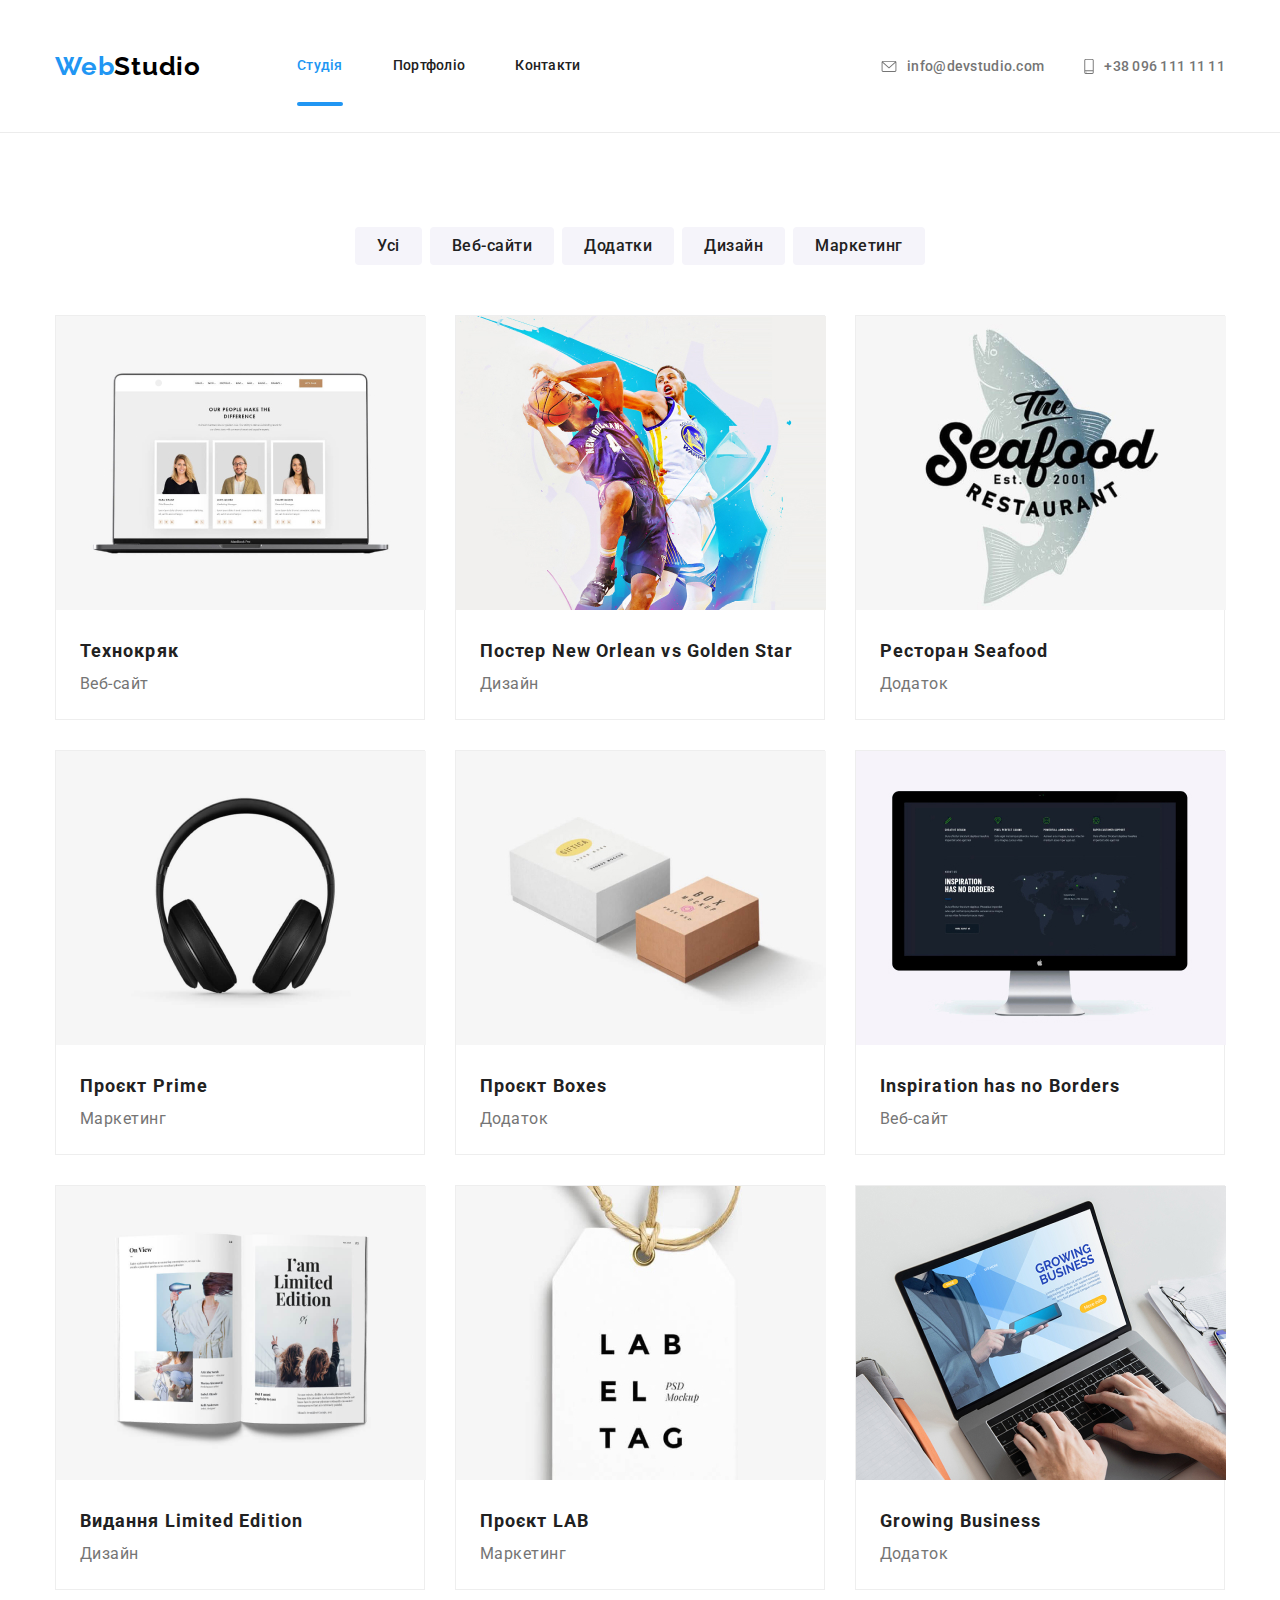
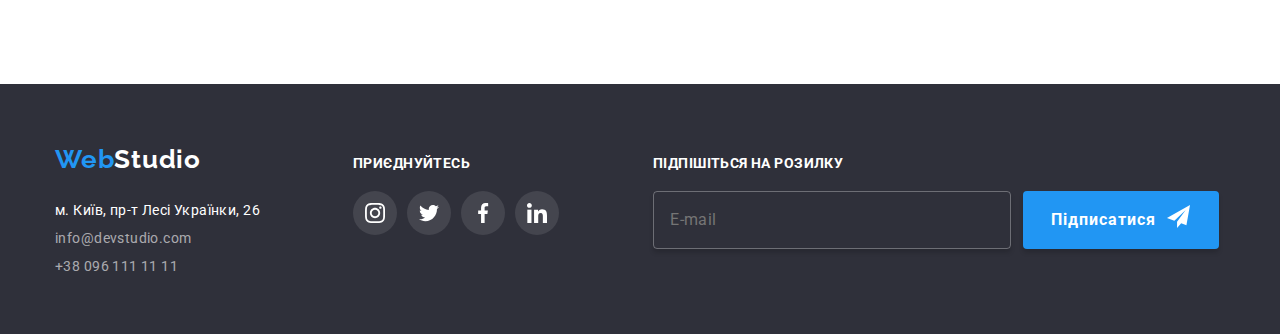
==== commit 864b9a87: "finish adaptive tablet" ====
--- a/portfolio.html
+++ b/portfolio.html
@@ -14,44 +14,88 @@
 
     <!-- Header -->
     <header class="header">
-        <div class="container">
-            <a href="index.html" class="logo">
-                <span class="logo_blue">Web</span><span>Studio</span>
-            </a>
-            <nav class="nav">
-                <ul class="nav__list">
-                    <li class="nav__item">
-                        <a class="nav__link" href="index.html">Студія</a>
-                    </li>
-                    <li class="nav__item">
-                        <a class="nav__link_active" href="portfolio.html">Портфоліо</a>
-                    </li>
-                    <li class="nav__item">
-                        <a class="nav__link" href="#">Контакт</a>
-                    </li>
-                </ul>
-            </nav>
-            <ul class="contact__list">
-                <li class="contact__item">
-                    <a class="contact__button" href="mailto:info@devstudio.com">
-                        <svg class="contact__logo" width="16" height="16"> 
-                            <use href="./images/svg/icons.svg#mail">
-                        </svg>
-                        info@devstudio.com
-                    </a>
-                </li>
-                <li class="contact__item">
-                    <a class="contact__button" href="tel:+380961111111">
-                        <svg class="contact__logo" width="16", height="16">
-                            <use href="./images/svg/icons.svg#phone">
-                        </svg>
-                        +38 096 111 11 11
-                    </a>
-                </li>
-            </ul>
-        </div>
+      <div class="container header__container">
+        <a class="logo" href="./index.html">
+          <span class="logo_blue"> Web</span><span class="logo_black">Studio</span></a
+        >
+        <nav class="header__nav">
+          <ul class="header__nav-list">
+            <li>
+              <a class="header__nav-link active" href="./index.html">Студія</a>
+            </li>
+            <li>
+              <a class="header__nav-link" href="./portfolio.html">Портфоліо</a>
+            </li>
+            <li><a class="header__nav-link" href="">Контакти</a></li>
+          </ul>
+        </nav>
+        <ul class="header__contacts-list">
+          <li class="header__contacts-item">
+            <a class="header__contacts-link" href="mailto:info@devstudio.com"
+              ><svg class="header__mail-icon">
+                <use href="./images/svg/icons.svg#mail"></use>
+              </svg>info@devstudio.com</a
+            >
+          </li>
+          <li class="header__contacts-item">
+            <a class="header__contacts-link" href="tel:+380961111111"
+              ><svg class="header__tel-icon">
+                <use href="./images/svg/icons.svg#phone"></use>
+              </svg>+38 096 111 11 11</a
+            >
+          </li>
+        </ul>
+      <button class="mobile_button" type="button" data-menu-button aria-expanded="false">
+        <svg class="mobile_button-icon">
+          <use class="mobile_button--close" href="./images/svg/icons.svg#menu_close"></use>
+          <use class="mobile_button--open" href="./images/svg/icons.svg#icon_menu"></use>
+        </svg>
+      </button>
+    </div>
+    <div class="mobile" data-menu>
+      <nav class="mobile__nav">
+        <ul class="mobile__nav-list">
+          <li class="mobile__nav-item">
+            <a href="./index.html" class="mobile__nav-link active">Студія</a>
+          </li>
+          <li class="mobile__nav-item">
+            <a href="./portfolio.html" class="mobile__nav-link">Портфоліо</a>
+          </li>
+          <li class="mobile__nav-item">
+            <a href="" class="mobile__nav-link">Контакти</a>
+          </li>
+        </ul>
+      </nav>
+      <ul class="mobile__contacts-list">
+        <li class="mobile__contacts-item">
+          <a
+            class="mobile__contacts-link link mobile__contacts-link--blue"
+            href="tel:+380961111111"
+            >+38 096 111 11 11</a
+          >
+        </li>
+        <li class="mobile__contacts-item">
+          <a class="mobile__contacts-link" href="mailto:info@devstudio.com"
+            >info@devstudio.com</a
+          >
+        </li>
+      </ul>
+      <ul class="mobile__social-list">
+        <li class="mobile__social-item">
+          <a class="mobile__social-link" href="">Instagram</a>
+        </li>
+        <li class="mobile__social-item">
+          <a class="mobile__social-link" href="">Twitter</a>
+        </li>
+        <li class="mobile__social-item">
+          <a class="mobile__social-link" href="">Facebook</a>
+        </li>
+        <li class="mobile__social-item">
+          <a class="mobile__social-link" href="">LinkedIn</a>
+        </li>
+      </ul>
+    </div>
     </header>
-
     <!-- Main -->
     <main>
 
@@ -282,6 +326,7 @@
         </div>
     </footer>
 
+    <script src="./js/nav.js"></script>
     <script src="./js/filter.js"></script>
   </body>
 </html>
--- a/css/style.css
+++ b/css/style.css
@@ -3,12 +3,8 @@
   display: none;
 }
 
-.active {
-  background: #2196f3;
-  color: #fff;
-  -webkit-box-shadow: 0px 2px 2px rgba(0, 0, 0, 0.12);
-          box-shadow: 0px 2px 2px rgba(0, 0, 0, 0.12);
-  cursor: pointer;
+.no-scroll {
+  overflow: hidden;
 }
 
 .logo {
@@ -32,105 +28,380 @@
 }
 
 .header {
-  height: 80px;
-  display: -webkit-box;
-  display: -ms-flexbox;
-  display: flex;
+  display: block;
+  border-bottom: 1px solid #ececec;
+  padding: 26px 0;
+}
+.header__container, .header__nav-list, .header__contacts-list {
+  display: -webkit-box;
+  display: -ms-flexbox;
+  display: flex;
+  -webkit-box-pack: justify;
+      -ms-flex-pack: justify;
+          justify-content: space-between;
   -webkit-box-align: center;
       -ms-flex-align: center;
           align-items: center;
-  border-bottom: 1px solid #ececec;
-}
-.header .container {
-  display: -webkit-box;
-  display: -ms-flexbox;
-  display: flex;
+}
+@media screen and (max-width: 480px) {
+  .header .container {
+    max-width: 100%;
+  }
+}
+@media screen and (min-width: 768px) and (max-width: 1199px) {
+  .header .container {
+    max-width: 768px;
+  }
+}
+@media screen and (min-width: 1200px) {
+  .header .container {
+    max-width: 1200px;
+  }
+}
+@media screen and (min-width: 768px) and (max-width: 1199px) {
+  .header__container {
+    padding: 0;
+  }
+}
+@media screen and (min-width: 1200px) {
+  .header__container {
+    padding: 0;
+  }
+}
+@media screen and (max-width: 480px) {
+  .header__nav-list, .header__contacts-list {
+    display: none;
+  }
+}
+@media screen and (max-width: 479px) {
+  .header__nav-list, .header__contacts-list {
+    display: none;
+  }
+}
+.header__nav {
+  margin-left: 96px;
+}
+@media screen and (min-width: 768px) and (max-width: 1199px) {
+  .header__nav {
+    display: -webkit-box;
+    display: -ms-flexbox;
+    display: flex;
+    margin: 0px;
+  }
+}
+.header__nav-list {
+  list-style: none;
+  gap: 50px;
+}
+@media screen and (min-width: 768px) and (max-width: 1199px) {
+  .header__nav-list {
+    display: -webkit-box;
+    display: -ms-flexbox;
+    display: flex;
+  }
+}
+.header__nav-link {
+  font-weight: 500;
+  line-height: 171.43%;
+  letter-spacing: 0.28px;
+  color: #212121;
+  padding: 32px 0;
+  -webkit-transition-property: color;
+  transition-property: color;
+  -webkit-transition-duration: 250ms;
+          transition-duration: 250ms;
+  -webkit-transition-timing-function: cubic-bezier(0.4, 0, 0.2, 1);
+          transition-timing-function: cubic-bezier(0.4, 0, 0.2, 1);
+}
+.header__nav-link:hover, .header__nav-link:focus {
+  color: #2196f3;
+}
+.header__nav-list .header__nav-link {
+  position: relative;
+}
+.header__nav-list .header__nav-link.active::after {
+  content: "";
+  position: absolute;
+  display: block;
+  width: 100%;
+  height: 4px;
+  border-radius: 2px;
+  background-color: #2196f3;
+}
+@media screen and (min-width: 768px) and (max-width: 1199px) {
+  .header__nav-list .header__nav-link.active::after {
+    bottom: -10px;
+  }
+}
+@media screen and (min-width: 1200px) {
+  .header__nav-list .header__nav-link.active::after {
+    bottom: -1px;
+  }
+}
+.header__contacts-list {
+  font-style: normal;
+  margin-left: auto;
+}
+@media screen and (min-width: 768px) and (max-width: 1199px) {
+  .header__contacts-list {
+    margin-left: 0;
+    margin-right: 0px;
+    display: -webkit-box;
+    display: -ms-flexbox;
+    display: flex;
+    -webkit-box-align: start;
+        -ms-flex-align: start;
+            align-items: flex-start;
+    -webkit-box-orient: vertical;
+    -webkit-box-direction: normal;
+        -ms-flex-direction: column;
+            flex-direction: column;
+    gap: 10px;
+  }
+}
+@media screen and (min-width: 1200px) {
+  .header__contacts-list {
+    margin-right: 0px;
+    -webkit-box-orient: horizontal;
+    -webkit-box-direction: normal;
+        -ms-flex-direction: row;
+            flex-direction: row;
+    -webkit-box-align: center;
+        -ms-flex-align: center;
+            align-items: center;
+    gap: 40px;
+  }
+}
+.header__contacts-link {
+  display: -webkit-inline-box;
+  display: -ms-inline-flexbox;
+  display: inline-flex;
   -webkit-box-align: center;
       -ms-flex-align: center;
           align-items: center;
-}
-.header .logo {
-  margin-bottom: 0;
-}
-
-.nav {
-  margin-left: 93px;
-}
-.nav__list {
-  display: -webkit-box;
-  display: -ms-flexbox;
-  display: flex;
+  color: #757575;
+  font-weight: 500;
+  letter-spacing: 0.28px;
+  padding: 32px 0;
+  -webkit-transition-property: color;
+  transition-property: color;
+  -webkit-transition-duration: 250ms;
+          transition-duration: 250ms;
+  -webkit-transition-timing-function: cubic-bezier(0.4, 0, 0.2, 1);
+          transition-timing-function: cubic-bezier(0.4, 0, 0.2, 1);
+}
+@media screen and (min-width: 768px) and (max-width: 1199px) {
+  .header__contacts-link {
+    font-size: 12px;
+    padding: 0px;
+  }
+}
+@media screen and (min-width: 1200px) {
+  .header__contacts-link {
+    font-size: inherit;
+  }
+}
+.header__contacts-link:hover, .header__contacts-link:focus {
+  color: #2196f3;
+}
+.header__mail-icon, .header__tel-icon {
+  margin-right: 10px;
+  fill: currentColor;
+}
+.header__mail-icon {
+  width: 16px;
+  height: 12px;
+}
+.header__tel-icon {
+  width: 10px;
+  height: 16px;
+}
+.header .active {
+  color: #2196f3;
+}
+
+.mobile_button {
+  position: relative;
   padding: 0;
-  gap: 50px;
-  padding-left: 10px;
-}
-.nav__link {
+  border: none;
+  background-color: transparent;
+  z-index: 100;
+  cursor: pointer;
+}
+@media screen and (max-width: 479px) {
+  .mobile_button {
+    margin-right: 0px;
+    margin-left: 0px;
+  }
+}
+@media screen and (max-width: 480px) {
+  .mobile_button {
+    margin-right: 0px;
+    margin-left: 0px;
+  }
+}
+@media screen and (min-width: 768px) and (max-width: 1199px) {
+  .mobile_button {
+    display: none;
+  }
+}
+@media screen and (min-width: 1200px) {
+  .mobile_button {
+    display: none;
+  }
+}
+
+.mobile_button-icon {
+  width: 40px;
+  height: 40px;
+  -webkit-transition-property: all;
+  transition-property: all;
+  -webkit-transition-duration: 250ms;
+          transition-duration: 250ms;
+  -webkit-transition-timing-function: cubic-bezier(0.4, 0, 0.2, 1);
+          transition-timing-function: cubic-bezier(0.4, 0, 0.2, 1);
+}
+
+.mobile_button:hover .mobile_button-icon, .mobile_button:focus .mobile_button-icon {
+  fill: #2196f3;
+}
+
+.mobile_button--close {
+  opacity: 0;
+}
+
+.mobile_button.is-open .mobile_button--close {
+  opacity: 1;
+}
+
+.mobile_button.is-open .mobile_button--open {
+  opacity: 0;
+}
+
+.mobile {
+  display: -webkit-box;
+  display: -ms-flexbox;
+  display: flex;
+  -webkit-box-orient: vertical;
+  -webkit-box-direction: normal;
+      -ms-flex-direction: column;
+          flex-direction: column;
+  position: fixed;
+  background-color: #fff;
+  width: 100%;
+  height: 100%;
+  top: 0;
+  left: 0;
+  padding: 48px 40px;
+  z-index: 20;
+  -webkit-transform: translateX(100%);
+          transform: translateX(100%);
+  -webkit-transition-duration: 250ms;
+          transition-duration: 250ms;
+  -webkit-transition-timing-function: cubic-bezier(0.4, 0, 0.2, 1);
+          transition-timing-function: cubic-bezier(0.4, 0, 0.2, 1);
+}
+@media screen and (min-width: 768px) and (max-width: 1199px) {
+  .mobile {
+    display: none;
+  }
+}
+@media screen and (min-width: 1200px) {
+  .mobile {
+    display: none;
+  }
+}
+
+.mobile.is-open {
+  -webkit-transform: translateX(0);
+          transform: translateX(0);
+}
+
+.mobile__nav-item:not(:last-child) {
+  margin-bottom: 32px;
+}
+
+.mobile__contacts-list {
+  margin-bottom: 64px;
+  margin-top: auto;
+}
+
+.mobile__contacts-item:not(:last-child) {
+  margin-bottom: 32px;
+}
+
+.mobile__nav-link {
+  font-weight: 500;
+  font-size: 40px;
+  letter-spacing: 0.8px;
   color: #212121;
-  font-size: 14px;
+  -webkit-transition-property: color;
+  transition-property: color;
+  -webkit-transition-duration: 250ms;
+          transition-duration: 250ms;
+  -webkit-transition-timing-function: cubic-bezier(0.4, 0, 0.2, 1);
+          transition-timing-function: cubic-bezier(0.4, 0, 0.2, 1);
+}
+.mobile__nav-link:hover, .mobile__nav-link:focus {
+  color: #2196f3;
+}
+
+.mobile__contacts-link {
   font-weight: 500;
-  line-height: normal;
-  letter-spacing: 0.28px;
-  word-wrap: break-word;
-  font-family: "Roboto", sans-serif;
-  -webkit-transition: color 0.5s;
-  transition: color 0.5s;
-}
-.nav__link:hover, .nav__link:focus {
+  font-size: 24px;
+  letter-spacing: 0.48px;
+  color: var(--gray);
+  -webkit-transition-property: color;
+  transition-property: color;
+  -webkit-transition-duration: 250ms;
+          transition-duration: 250ms;
+  -webkit-transition-timing-function: cubic-bezier(0.4, 0, 0.2, 1);
+          transition-timing-function: cubic-bezier(0.4, 0, 0.2, 1);
+}
+.mobile__contacts-link:hover, .mobile__contacts-link:focus {
   color: #2196f3;
 }
-.nav__link_active {
-  position: relative;
+
+.mobile__contacts-link--blue {
+  font-size: 34px;
+  font-weight: 500;
+  letter-spacing: 0.68px;
   color: #2196f3;
-  font-size: 14px;
+}
+
+.mobile__social-list {
+  display: -webkit-box;
+  display: -ms-flexbox;
+  display: flex;
+  -ms-flex-wrap: wrap;
+      flex-wrap: wrap;
+}
+
+.mobile__social-item {
+  display: -webkit-box;
+  display: -ms-flexbox;
+  display: flex;
+}
+
+.mobile__social-item:not(:last-child) {
+  margin-right: 10px;
+}
+
+.mobile__social-item:not(:last-child)::after {
+  content: "";
+  width: 1px;
+  height: 100%;
+  margin-left: 10px;
+  background-color: rgba(33, 33, 33, 0.2);
+  display: block;
+}
+
+.mobile__social-link {
   font-weight: 500;
-  line-height: normal;
-  letter-spacing: 0.28px;
-  word-wrap: break-word;
-  font-family: "Roboto", sans-serif;
-}
-.nav__link_active::after {
-  content: "";
-  display: block;
-  bottom: -31px;
-  border-radius: 2px;
-  left: 0;
-  width: 100%;
-  height: 4px;
-  background-color: #2196f3;
-  position: absolute;
-}
-
-.contact__list {
-  display: -webkit-box;
-  display: -ms-flexbox;
-  display: flex;
-  margin-left: auto;
-  gap: 40px;
-}
-.contact__button {
-  color: #757575;
-  font-size: 14px;
-  font-weight: 500;
-  line-height: normal;
-  letter-spacing: 0.28px;
-  word-wrap: break-word;
-  font-family: "Roboto", sans-serif;
-  display: -webkit-box;
-  display: -ms-flexbox;
-  display: flex;
-  -webkit-box-align: center;
-      -ms-flex-align: center;
-          align-items: center;
-  -webkit-transition: color 0.5s;
-  transition: color 0.5s;
-  white-space: nowrap;
-}
-.contact__button:hover, .contact__button:focus {
+  font-size: 18px;
+  line-height: 1.22;
+  letter-spacing: 0.36px;
   color: #2196f3;
-}
-.contact__logo {
-  fill: currentColor;
-  margin-right: 10px;
 }
 
 .footer {
@@ -150,6 +421,20 @@
   -webkit-box-align: baseline;
       -ms-flex-align: baseline;
           align-items: baseline;
+}
+@media screen and (min-width: 768px) and (max-width: 1199px) {
+  .footer .container {
+    -ms-flex-wrap: wrap;
+        flex-wrap: wrap;
+    -webkit-box-pack: justify;
+        -ms-flex-pack: justify;
+            justify-content: space-between;
+  }
+  .footer .container:nth-child(2) {
+    -webkit-box-pack: center;
+        -ms-flex-pack: center;
+            justify-content: center;
+  }
 }
 .footer__title {
   color: white;
@@ -165,10 +450,40 @@
 .footer__form-box {
   margin-left: 94px;
 }
+@media screen and (min-width: 768px) and (max-width: 1199px) {
+  .footer__form-box {
+    display: -webkit-box;
+    display: -ms-flexbox;
+    display: flex;
+    -webkit-box-orient: vertical;
+    -webkit-box-direction: normal;
+        -ms-flex-direction: column;
+            flex-direction: column;
+    -webkit-box-align: center;
+        -ms-flex-align: center;
+            align-items: center;
+    margin-left: 0;
+    margin-top: 60px;
+  }
+}
 .footer__form {
   display: -webkit-box;
   display: -ms-flexbox;
   display: flex;
+}
+@media screen and (min-width: 768px) and (max-width: 1199px) {
+  .footer__form {
+    -webkit-box-orient: vertical;
+    -webkit-box-direction: normal;
+        -ms-flex-direction: column;
+            flex-direction: column;
+    gap: 20px;
+    -webkit-box-align: center;
+        -ms-flex-align: center;
+            align-items: center;
+    -ms-flex-wrap: wrap;
+        flex-wrap: wrap;
+  }
 }
 .footer__input {
   color: rgba(255, 255, 255, 0.6);
@@ -215,6 +530,11 @@
 .info {
   margin-right: 93px;
 }
+@media screen and (min-width: 768px) and (max-width: 1199px) {
+  .info {
+    text-align: center;
+  }
+}
 .info__items:not(:last-child) {
   margin-bottom: 12px;
 }
@@ -247,11 +567,20 @@
   padding-top: 94px;
   padding-bottom: 94px;
 }
+.about__item {
+  max-width: 350px;
+}
 .about__list {
   gap: 30px;
   display: -webkit-box;
   display: -ms-flexbox;
   display: flex;
+}
+@media screen and (min-width: 768px) and (max-width: 1199px) {
+  .about__list {
+    -ms-flex-wrap: wrap;
+        flex-wrap: wrap;
+  }
 }
 .about__title {
   color: #212121;
@@ -281,6 +610,11 @@
   padding: 25px 100px;
   margin-bottom: 30px;
 }
+@media screen and (min-width: 768px) and (max-width: 1199px) {
+  .icon-box {
+    padding: 25px 142px;
+  }
+}
 
 .client {
   text-align: center;
@@ -296,6 +630,12 @@
       -ms-flex-pack: center;
           justify-content: center;
   gap: 30px;
+}
+@media screen and (min-width: 768px) and (max-width: 1199px) {
+  .client__list {
+    -ms-flex-wrap: wrap;
+        flex-wrap: wrap;
+  }
 }
 .client__card {
   max-height: 92px;
@@ -400,6 +740,12 @@
   -ms-flex-wrap: nowrap;
       flex-wrap: nowrap;
 }
+@media screen and (min-width: 768px) and (max-width: 1199px) {
+  .worker__list {
+    -ms-flex-wrap: wrap;
+        flex-wrap: wrap;
+  }
+}
 .worker__card {
   background-color: #fff;
   -webkit-box-shadow: 0px 2px 1px rgba(0, 0, 0, 0.2);
@@ -409,8 +755,19 @@
 .worker__img {
   margin-bottom: 30px;
 }
+@media screen and (min-width: 768px) and (max-width: 1199px) {
+  .worker__img {
+    width: 354px;
+    height: 374px;
+  }
+}
 .worker__info {
   padding: 0 32px 30px;
+}
+@media screen and (min-width: 768px) and (max-width: 1199px) {
+  .worker__info {
+    padding: 0 74px 24px;
+  }
 }
 .worker__name {
   color: #212121;
@@ -437,6 +794,16 @@
   text-align: center;
   padding-bottom: 94px;
 }
+@media screen and (min-width: 768px) and (max-width: 1199px) {
+  .work {
+    display: none;
+  }
+}
+@media screen and (max-width: 480px) {
+  .work {
+    display: none;
+  }
+}
 .work__list {
   display: -webkit-box;
   display: -ms-flexbox;
@@ -445,6 +812,12 @@
   -webkit-box-pack: center;
       -ms-flex-pack: center;
           justify-content: center;
+}
+@media screen and (min-width: 768px) and (max-width: 1199px) {
+  .work__list {
+    -ms-flex-wrap: wrap;
+        flex-wrap: wrap;
+  }
 }
 .work__card {
   position: relative;
@@ -515,6 +888,11 @@
   -webkit-transition-timing-function: cubic-bezier(0.4, 0, 0.2, 1);
           transition-timing-function: cubic-bezier(0.4, 0, 0.2, 1);
 }
+@media screen and (min-width: 768px) and (max-width: 1199px) {
+  .modal-window {
+    min-width: 450px;
+  }
+}
 
 .close-button {
   display: -webkit-box;
@@ -564,6 +942,7 @@
   word-wrap: break-word;
   font-family: "Roboto", sans-serif;
   margin-bottom: 12px;
+  text-align: center;
 }
 .form__label {
   color: #757575;
@@ -677,6 +1056,11 @@
   color: white;
   margin-left: -2px;
 }
+@media screen and (min-width: 768px) and (max-width: 1199px) {
+  .checkbox__input:checked::before {
+    margin-left: 2px;
+  }
+}
 .checkbox__text {
   color: #757575;
   font-size: 14px;
@@ -686,6 +1070,12 @@
   word-wrap: break-word;
   font-family: "Roboto", sans-serif;
 }
+@media screen and (min-width: 768px) and (max-width: 1199px) {
+  .checkbox__text {
+    font-size: 12px;
+    white-space: nowrap;
+  }
+}
 .checkbox__link {
   color: #2196f3;
   font-size: 14px;
@@ -696,6 +1086,11 @@
   font-family: "Roboto", sans-serif;
   text-decoration: underline;
 }
+@media screen and (min-width: 768px) and (max-width: 1199px) {
+  .checkbox__link {
+    font-size: 12px;
+  }
+}
 
 .portfolio {
   padding-top: 94px;
@@ -712,6 +1107,14 @@
   -webkit-box-pack: center;
       -ms-flex-pack: center;
           justify-content: center;
+}
+@media screen and (min-width: 768px) and (max-width: 1199px) {
+  .portfolio__list {
+    gap: 24px;
+    -webkit-box-pack: start;
+        -ms-flex-pack: start;
+            justify-content: start;
+  }
 }
 
 .card {
@@ -722,6 +1125,11 @@
   transition: box-shadow 0.5s;
   transition: box-shadow 0.5s, -webkit-box-shadow 0.5s;
 }
+@media screen and (min-width: 768px) and (max-width: 1199px) {
+  .card {
+    max-width: 354px;
+  }
+}
 .card:hover, .card:focus {
   -webkit-box-shadow: 1px 4px 6px rgba(0, 0, 0, 0.16);
           box-shadow: 1px 4px 6px rgba(0, 0, 0, 0.16);
@@ -729,6 +1137,11 @@
 .card:hover .overlay, .card:focus .overlay {
   -webkit-transform: translateY(0);
           transform: translateY(0);
+}
+@media screen and (min-width: 768px) and (max-width: 1199px) {
+  .card__img {
+    max-width: 100%;
+  }
 }
 .card__image-container {
   position: relative;
@@ -830,13 +1243,6 @@
           box-shadow: 0px 2px 2px rgba(0, 0, 0, 0.12);
 }
 
-.active {
-  background: #2196f3;
-  color: #fff;
-  -webkit-box-shadow: 0px 2px 2px rgba(0, 0, 0, 0.12);
-          box-shadow: 0px 2px 2px rgba(0, 0, 0, 0.12);
-}
-
 a,
 ul,
 body,
@@ -850,11 +1256,11 @@
 }
 
 body {
-  font-family: var(--roboto_font);
+  font-family: "Roboto", sans-serif;
   font-style: normal;
   line-height: normal;
   font-size: 14px;
-  background-color: var(--white);
+  background-color: white;
   margin: 0;
   padding: 0;
 }
@@ -872,11 +1278,25 @@
 }
 
 .container {
-  width: 1200px;
   padding-left: 15px;
   padding-right: 15px;
   margin-left: auto;
   margin-right: auto;
+}
+@media screen and (min-width: 1200px) {
+  .container {
+    max-width: 1200px;
+  }
+}
+@media screen and (min-width: 768px) and (max-width: 1199px) {
+  .container {
+    max-width: 768px;
+  }
+}
+@media screen and (max-width: 480px) {
+  .container {
+    max-width: 480px;
+  }
 }
 
 .title {
@@ -891,6 +1311,11 @@
   margin-bottom: 50px;
 }
 
+@media screen and (min-width: 768px) and (max-width: 1199px) {
+  .social {
+    text-align: center;
+  }
+}
 .social__list {
   display: -webkit-box;
   display: -ms-flexbox;
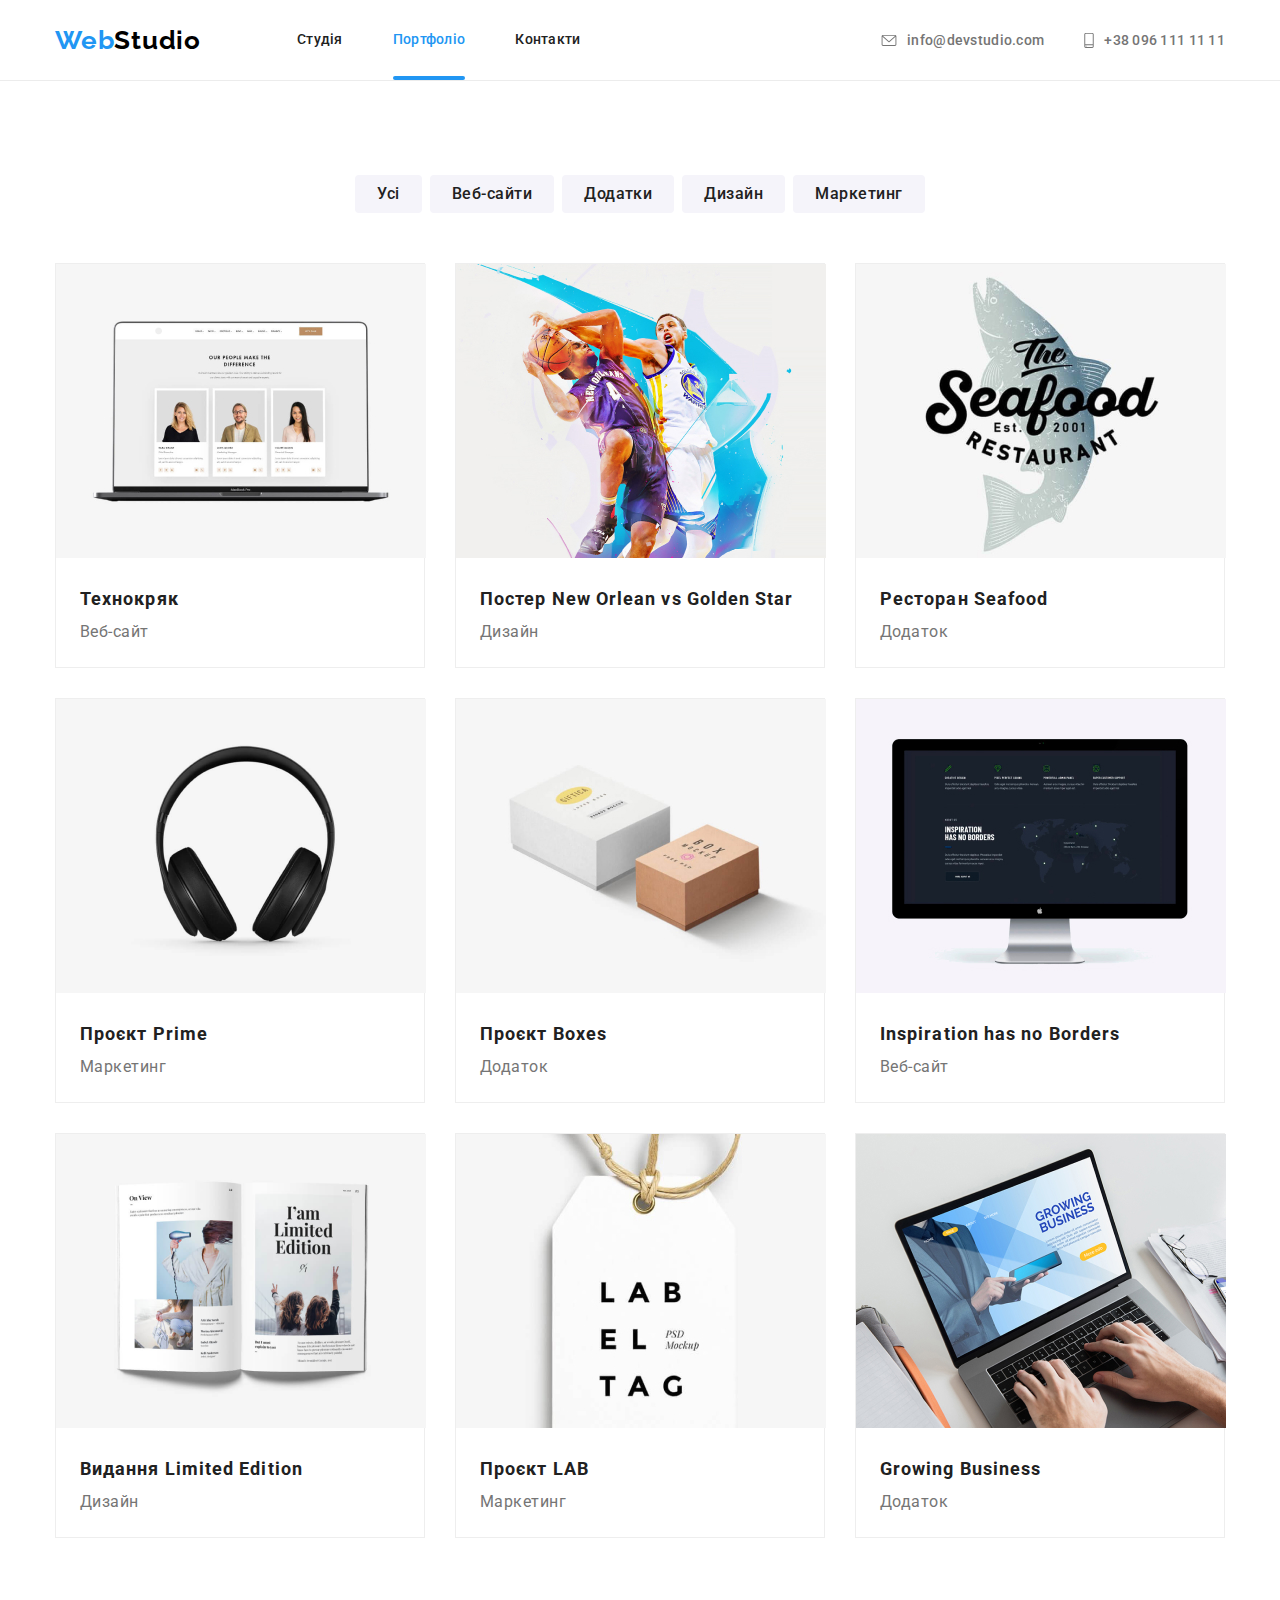
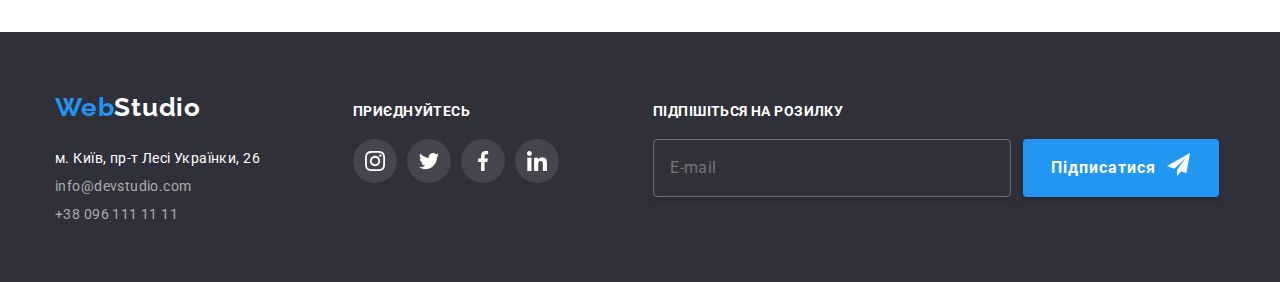
==== commit 22de1bdb: "finish adaptive mobile portfolio" ====
--- a/portfolio.html
+++ b/portfolio.html
@@ -21,10 +21,10 @@
         <nav class="header__nav">
           <ul class="header__nav-list">
             <li>
-              <a class="header__nav-link active" href="./index.html">Студія</a>
+              <a class="header__nav-link" href="./index.html">Студія</a>
             </li>
             <li>
-              <a class="header__nav-link" href="./portfolio.html">Портфоліо</a>
+              <a class="header__nav-link active" href="./portfolio.html">Портфоліо</a>
             </li>
             <li><a class="header__nav-link" href="">Контакти</a></li>
           </ul>
--- a/css/style.css
+++ b/css/style.css
@@ -30,7 +30,16 @@
 .header {
   display: block;
   border-bottom: 1px solid #ececec;
-  padding: 26px 0;
+}
+@media screen and (min-width: 768px) and (max-width: 1199px) {
+  .header {
+    padding: 26px 0;
+  }
+}
+@media screen and (max-width: 480px) {
+  .header {
+    padding: 26px 0;
+  }
 }
 .header__container, .header__nav-list, .header__contacts-list {
   display: -webkit-box;
@@ -288,8 +297,8 @@
           flex-direction: column;
   position: fixed;
   background-color: #fff;
-  width: 100%;
-  height: 100%;
+  width: 100vh;
+  height: 100vh;
   top: 0;
   left: 0;
   padding: 48px 40px;
@@ -421,6 +430,22 @@
   -webkit-box-align: baseline;
       -ms-flex-align: baseline;
           align-items: baseline;
+}
+@media screen and (max-width: 480px) {
+  .footer .container {
+    -ms-flex-wrap: wrap;
+        flex-wrap: wrap;
+    -webkit-box-orient: vertical;
+    -webkit-box-direction: normal;
+        -ms-flex-direction: column;
+            flex-direction: column;
+    -webkit-box-align: center;
+        -ms-flex-align: center;
+            align-items: center;
+    -webkit-box-pack: center;
+        -ms-flex-pack: center;
+            justify-content: center;
+  }
 }
 @media screen and (min-width: 768px) and (max-width: 1199px) {
   .footer .container {
@@ -466,6 +491,22 @@
     margin-top: 60px;
   }
 }
+@media screen and (max-width: 480px) {
+  .footer__form-box {
+    margin-left: 0;
+    margin-top: 60px;
+    display: -webkit-box;
+    display: -ms-flexbox;
+    display: flex;
+    -webkit-box-orient: vertical;
+    -webkit-box-direction: normal;
+        -ms-flex-direction: column;
+            flex-direction: column;
+    -webkit-box-align: center;
+        -ms-flex-align: center;
+            align-items: center;
+  }
+}
 .footer__form {
   display: -webkit-box;
   display: -ms-flexbox;
@@ -485,6 +526,23 @@
         flex-wrap: wrap;
   }
 }
+@media screen and (max-width: 480px) {
+  .footer__form {
+    -webkit-box-orient: vertical;
+    -webkit-box-direction: normal;
+        -ms-flex-direction: column;
+            flex-direction: column;
+    -webkit-box-pack: center;
+        -ms-flex-pack: center;
+            justify-content: center;
+    -webkit-box-align: center;
+        -ms-flex-align: center;
+            align-items: center;
+    gap: 20px;
+    -ms-flex-wrap: wrap;
+        flex-wrap: wrap;
+  }
+}
 .footer__input {
   color: rgba(255, 255, 255, 0.6);
   font-size: 16px;
@@ -500,6 +558,11 @@
   border-radius: 4px;
   border: 1px rgba(255, 255, 255, 0.3) solid;
   padding: 16px 0px 16px 16px;
+}
+@media screen and (max-width: 480px) {
+  .footer__input {
+    width: 450px;
+  }
 }
 .footer__button {
   background: #2196f3;
@@ -526,6 +589,16 @@
       -ms-flex-pack: center;
           justify-content: center;
 }
+@media screen and (min-width: 768px) and (max-width: 1199px) {
+  .footer__button {
+    margin-left: 0;
+  }
+}
+@media screen and (max-width: 480px) {
+  .footer__button {
+    margin-left: 0;
+  }
+}
 
 .info {
   margin-right: 93px;
@@ -533,6 +606,13 @@
 @media screen and (min-width: 768px) and (max-width: 1199px) {
   .info {
     text-align: center;
+  }
+}
+@media screen and (max-width: 480px) {
+  .info {
+    margin-right: 0;
+    text-align: center;
+    margin-bottom: 60px;
   }
 }
 .info__items:not(:last-child) {
@@ -1130,6 +1210,13 @@
     max-width: 354px;
   }
 }
+@media screen and (max-width: 480px) {
+  .card {
+    max-width: 450px;
+    max-height: 404px;
+    margin: 0px;
+  }
+}
 .card:hover, .card:focus {
   -webkit-box-shadow: 1px 4px 6px rgba(0, 0, 0, 0.16);
           box-shadow: 1px 4px 6px rgba(0, 0, 0, 0.16);
@@ -1141,12 +1228,26 @@
 @media screen and (min-width: 768px) and (max-width: 1199px) {
   .card__img {
     max-width: 100%;
+  }
+}
+@media screen and (max-width: 480px) {
+  .card__img {
+    width: 100%;
+    height: 100%;
+    -o-object-fit: cover;
+       object-fit: cover;
   }
 }
 .card__image-container {
   position: relative;
   display: inline-block;
   overflow: hidden;
+}
+@media screen and (max-width: 480px) {
+  .card__image-container {
+    width: 450px;
+    height: 294px;
+  }
 }
 
 .overlay {
@@ -1166,6 +1267,12 @@
   transition-property: transform, -webkit-transform;
   background-color: #2196f3;
 }
+@media screen and (max-width: 480px) {
+  .overlay {
+    -webkit-transform: translateY(134%);
+            transform: translateY(134%);
+  }
+}
 .overlay__text {
   color: white;
   font-size: 18px;
@@ -1177,6 +1284,11 @@
   padding: 64px 24px;
   opacity: 0.9;
 }
+@media screen and (max-width: 480px) {
+  .overlay__text {
+    padding: 77px 24px;
+  }
+}
 
 .card-text {
   padding: 20px 24px;
@@ -1209,11 +1321,29 @@
           justify-content: center;
   margin-bottom: 50px;
 }
+@media screen and (max-width: 480px) {
+  .button-row {
+    -webkit-box-pack: normal;
+        -ms-flex-pack: normal;
+            justify-content: normal;
+  }
+}
 .button-row__list {
   display: -webkit-box;
   display: -ms-flexbox;
   display: flex;
   gap: 8px;
+}
+@media screen and (max-width: 480px) {
+  .button-row__list {
+    -ms-flex-wrap: wrap;
+        flex-wrap: wrap;
+    max-width: 350px;
+    -webkit-box-pack: normal;
+        -ms-flex-pack: normal;
+            justify-content: normal;
+    row-gap: 15px;
+  }
 }
 .button-row__filter {
   background: #f5f4fa;
@@ -1316,6 +1446,11 @@
     text-align: center;
   }
 }
+@media screen and (max-width: 480px) {
+  .social {
+    text-align: center;
+  }
+}
 .social__list {
   display: -webkit-box;
   display: -ms-flexbox;
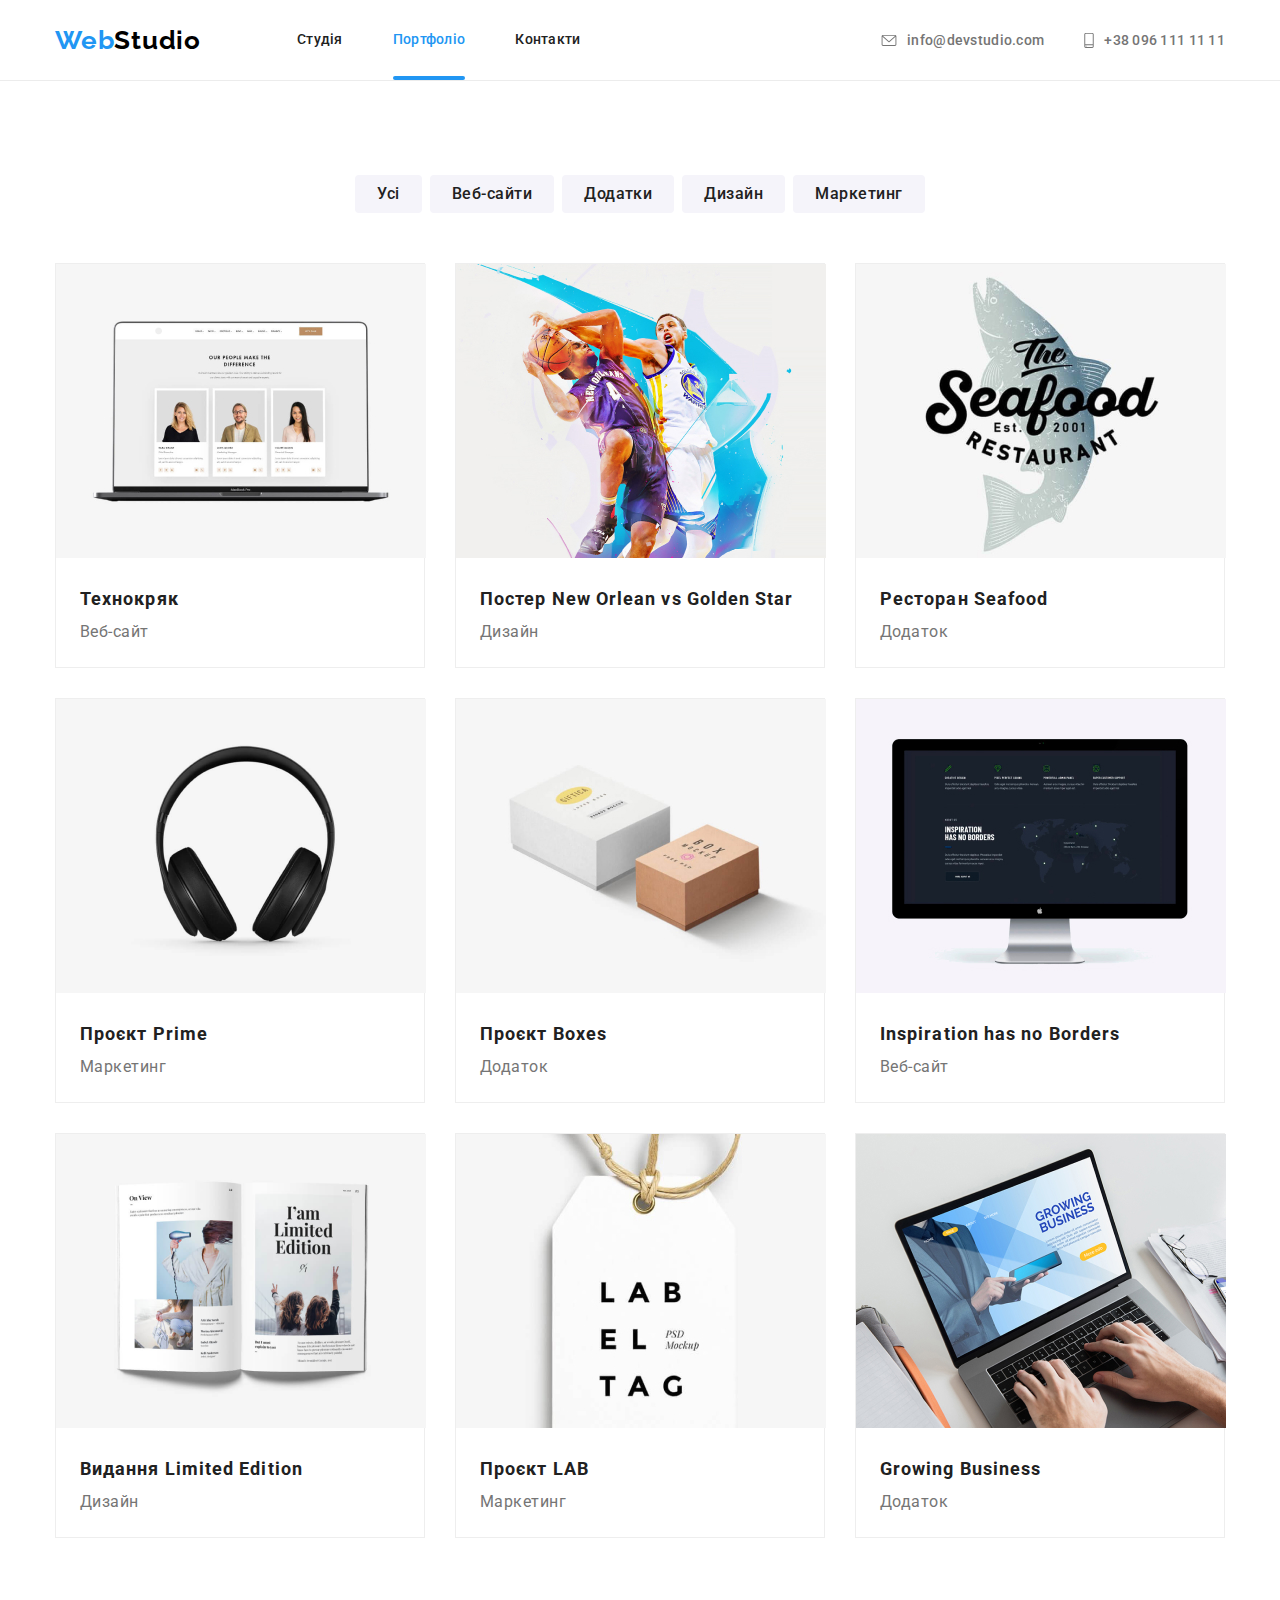
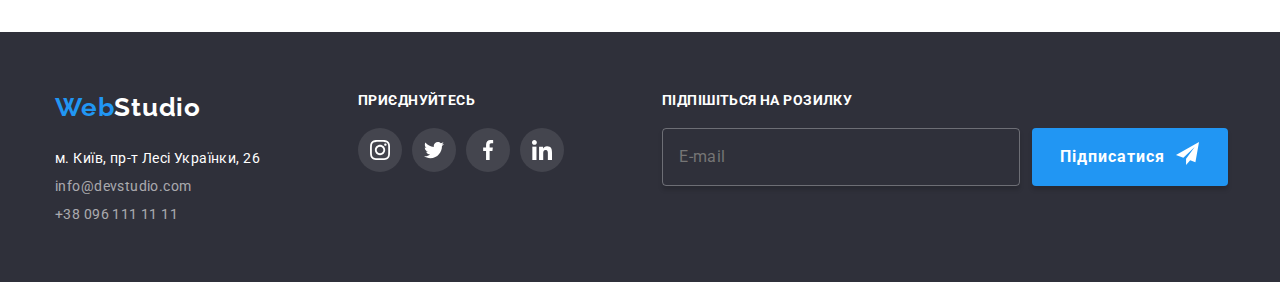
==== commit 458233f2: "правкі до 7 лул" ====
--- a/portfolio.html
+++ b/portfolio.html
@@ -56,10 +56,10 @@
       <nav class="mobile__nav">
         <ul class="mobile__nav-list">
           <li class="mobile__nav-item">
-            <a href="./index.html" class="mobile__nav-link active">Студія</a>
+            <a href="./index.html" class="mobile__nav-link">Студія</a>
           </li>
           <li class="mobile__nav-item">
-            <a href="./portfolio.html" class="mobile__nav-link">Портфоліо</a>
+            <a href="./portfolio.html" class="mobile__nav-link active">Портфоліо</a>
           </li>
           <li class="mobile__nav-item">
             <a href="" class="mobile__nav-link">Контакти</a>
@@ -259,12 +259,12 @@
     
     <!-- Footer -->
     <footer class="footer">
-        <div class="container">
-            <div class="info">
+        <div class="container footer__container">
+            <div class="footer__inner">
                 <a href="index.html" class="logo">
                     <span class="logo_blue">Web</span><span class="logo_white">Studio</span>
                 </a>
-                <address class="info__box">
+                <address class="info">
                     <ul class="info__list">
                         <li class="info__items">
                             <a class="address__link" rel="nofollow" href="https://goo.gl/maps/qWS8BV7t2WGqXTAa9">м. Київ, пр-т Лесі Українки, 26</a>
@@ -278,7 +278,7 @@
                     </ul>
                 </address>
             </div>
-            <div class="social">
+            <div class="footer__inner">
                 <p class="footer__title">Приєднуйтесь</p>
                 <ul class="social__list social__list_g10">
                     <li class="social__item">
@@ -311,7 +311,7 @@
                     </li>
                 </ul>
             </div>
-            <div class="footer__form-box">
+            <div class="footer__inner">
                 <p class="footer__title">Підпішіться на розилку</p>
                 <form class="footer__form">
                     <input type="email" class="footer__input" required placeholder="E-mail">
@@ -325,7 +325,6 @@
             </div>
         </div>
     </footer>
-
     <script src="./js/nav.js"></script>
     <script src="./js/filter.js"></script>
   </body>
--- a/css/style.css
+++ b/css/style.css
@@ -59,7 +59,7 @@
 }
 @media screen and (min-width: 768px) and (max-width: 1199px) {
   .header .container {
-    max-width: 768px;
+    max-width: 730px;
   }
 }
 @media screen and (min-width: 1200px) {
@@ -417,22 +417,70 @@
   background-color: #2f303a;
   color: #fff;
 }
+.footer__inner:not(:first-child) {
+  margin-left: 98px;
+}
+@media screen and (max-width: 480px) {
+  .footer__inner:not(:first-child) {
+    margin-left: 0;
+  }
+}
+@media screen and (min-width: 768px) and (max-width: 1199px) {
+  .footer__inner:not(:first-child) {
+    margin-left: 0;
+  }
+}
+@media screen and (max-width: 480px) {
+  .footer__inner:nth-child(1) {
+    text-align: center;
+    margin-bottom: 60px;
+  }
+}
+@media screen and (min-width: 768px) and (max-width: 1199px) {
+  .footer__inner:nth-child(1) {
+    text-align: center;
+  }
+}
+@media screen and (max-width: 480px) {
+  .footer__inner:nth-child(2) {
+    text-align: center;
+    margin-bottom: 60px;
+  }
+}
+@media screen and (min-width: 768px) and (max-width: 1199px) {
+  .footer__inner:nth-child(2) {
+    text-align: center;
+  }
+}
+@media screen and (max-width: 480px) {
+  .footer__inner:nth-child(3) {
+    text-align: center;
+  }
+}
+@media screen and (min-width: 768px) and (max-width: 1199px) {
+  .footer__inner:nth-child(3) {
+    margin-top: 60px;
+    text-align: center;
+  }
+}
 .footer .logo {
   display: inline-block;
   margin-bottom: 28px;
 }
-.footer .container {
+.footer__container {
   display: -webkit-box;
   display: -ms-flexbox;
   display: flex;
   padding-top: 60px;
   padding-bottom: 60px;
-  -webkit-box-align: baseline;
-      -ms-flex-align: baseline;
-          align-items: baseline;
-}
-@media screen and (max-width: 480px) {
-  .footer .container {
+}
+.footer__container > .footer__inner:nth-child(3) {
+  -webkit-box-pack: center;
+      -ms-flex-pack: center;
+          justify-content: center;
+}
+@media screen and (max-width: 480px) {
+  .footer__container {
     -ms-flex-wrap: wrap;
         flex-wrap: wrap;
     -webkit-box-orient: vertical;
@@ -448,17 +496,12 @@
   }
 }
 @media screen and (min-width: 768px) and (max-width: 1199px) {
-  .footer .container {
+  .footer__container {
     -ms-flex-wrap: wrap;
         flex-wrap: wrap;
     -webkit-box-pack: justify;
         -ms-flex-pack: justify;
             justify-content: space-between;
-  }
-  .footer .container:nth-child(2) {
-    -webkit-box-pack: center;
-        -ms-flex-pack: center;
-            justify-content: center;
   }
 }
 .footer__title {
@@ -600,21 +643,6 @@
   }
 }
 
-.info {
-  margin-right: 93px;
-}
-@media screen and (min-width: 768px) and (max-width: 1199px) {
-  .info {
-    text-align: center;
-  }
-}
-@media screen and (max-width: 480px) {
-  .info {
-    margin-right: 0;
-    text-align: center;
-    margin-bottom: 60px;
-  }
-}
 .info__items:not(:last-child) {
   margin-bottom: 12px;
 }
@@ -637,6 +665,7 @@
   letter-spacing: 0.42px;
   word-wrap: break-word;
   font-family: "Roboto", sans-serif;
+  white-space: nowrap;
 }
 
 .button__icon {
@@ -650,6 +679,11 @@
 .about__item {
   max-width: 350px;
 }
+@media screen and (max-width: 480px) {
+  .about__item {
+    max-width: 100%;
+  }
+}
 .about__list {
   gap: 30px;
   display: -webkit-box;
@@ -660,6 +694,15 @@
   .about__list {
     -ms-flex-wrap: wrap;
         flex-wrap: wrap;
+  }
+}
+@media screen and (max-width: 480px) {
+  .about__list {
+    -ms-flex-wrap: wrap;
+        flex-wrap: wrap;
+    -webkit-box-pack: center;
+        -ms-flex-pack: center;
+            justify-content: center;
   }
 }
 .about__title {
@@ -672,6 +715,7 @@
   font-family: "Roboto", sans-serif;
   text-transform: uppercase;
   margin-bottom: 10px;
+  text-align: center;
 }
 .about__text {
   color: #757575;
@@ -695,6 +739,11 @@
     padding: 25px 142px;
   }
 }
+@media screen and (max-width: 480px) {
+  .icon-box {
+    padding: 25px 190px;
+  }
+}
 
 .client {
   text-align: center;
@@ -713,6 +762,13 @@
 }
 @media screen and (min-width: 768px) and (max-width: 1199px) {
   .client__list {
+    -ms-flex-wrap: wrap;
+        flex-wrap: wrap;
+  }
+}
+@media screen and (max-width: 480px) {
+  .client__list {
+    gap: 17px;
     -ms-flex-wrap: wrap;
         flex-wrap: wrap;
   }
@@ -743,6 +799,11 @@
   fill: currentColor;
   -webkit-transition: color 0.5s, border 0.5s;
   transition: color 0.5s, border 0.5s;
+}
+@media screen and (max-width: 480px) {
+  .client__logo {
+    padding: 16px 52px;
+  }
 }
 .client__logo:hover, .client__logo:focus {
   color: #1c81d4;
@@ -826,27 +887,41 @@
         flex-wrap: wrap;
   }
 }
+@media screen and (max-width: 480px) {
+  .worker__list {
+    -ms-flex-wrap: wrap;
+        flex-wrap: wrap;
+  }
+}
 .worker__card {
   background-color: #fff;
   -webkit-box-shadow: 0px 2px 1px rgba(0, 0, 0, 0.2);
           box-shadow: 0px 2px 1px rgba(0, 0, 0, 0.2);
   border-radius: 4px;
 }
-.worker__img {
-  margin-bottom: 30px;
-}
 @media screen and (min-width: 768px) and (max-width: 1199px) {
   .worker__img {
     width: 354px;
     height: 374px;
   }
 }
+@media screen and (max-width: 480px) {
+  .worker__img {
+    width: 100%;
+    height: 100%;
+  }
+}
 .worker__info {
-  padding: 0 32px 30px;
+  padding: 30px 32px 30px;
 }
 @media screen and (min-width: 768px) and (max-width: 1199px) {
   .worker__info {
-    padding: 0 74px 24px;
+    padding: 30px 74px 24px;
+  }
+}
+@media screen and (max-width: 480px) {
+  .worker__info {
+    padding: 30px 120px 24px;
   }
 }
 .worker__name {
@@ -1207,7 +1282,7 @@
 }
 @media screen and (min-width: 768px) and (max-width: 1199px) {
   .card {
-    max-width: 354px;
+    max-width: 345px;
   }
 }
 @media screen and (max-width: 480px) {
